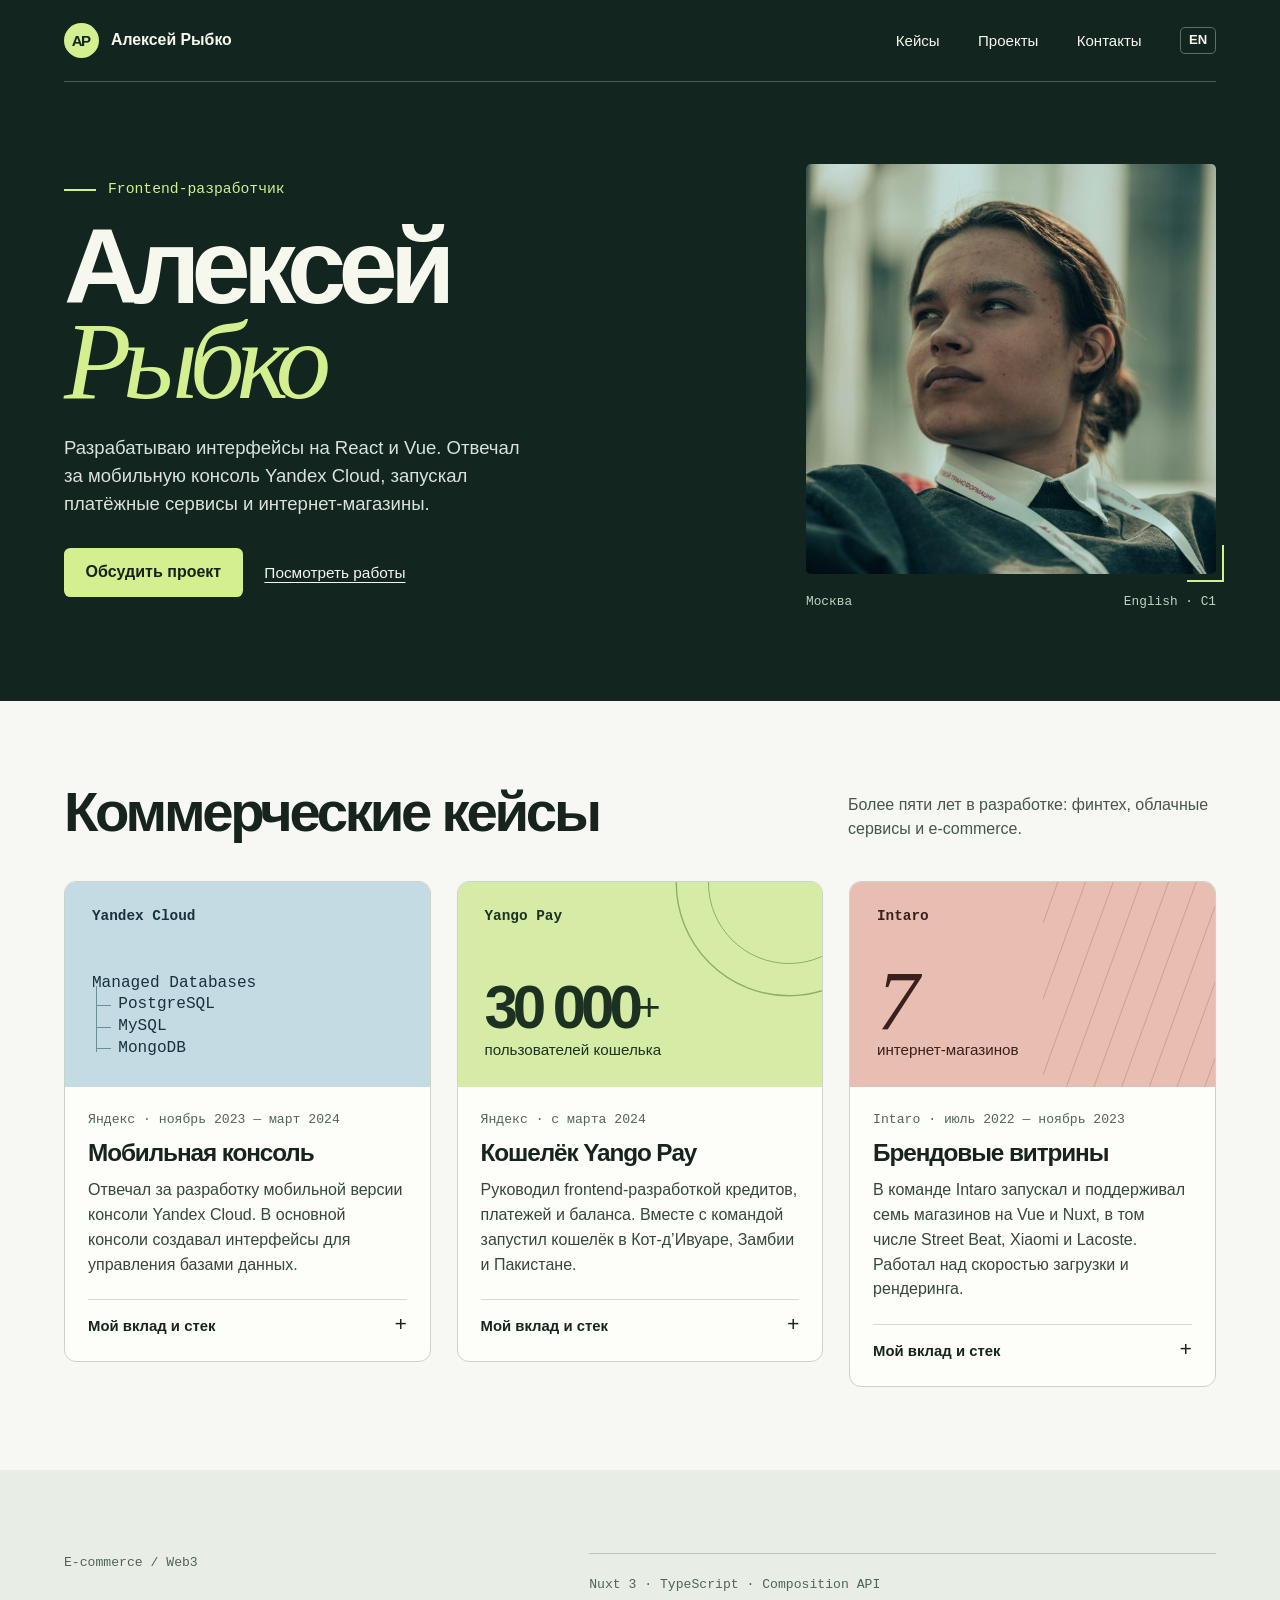
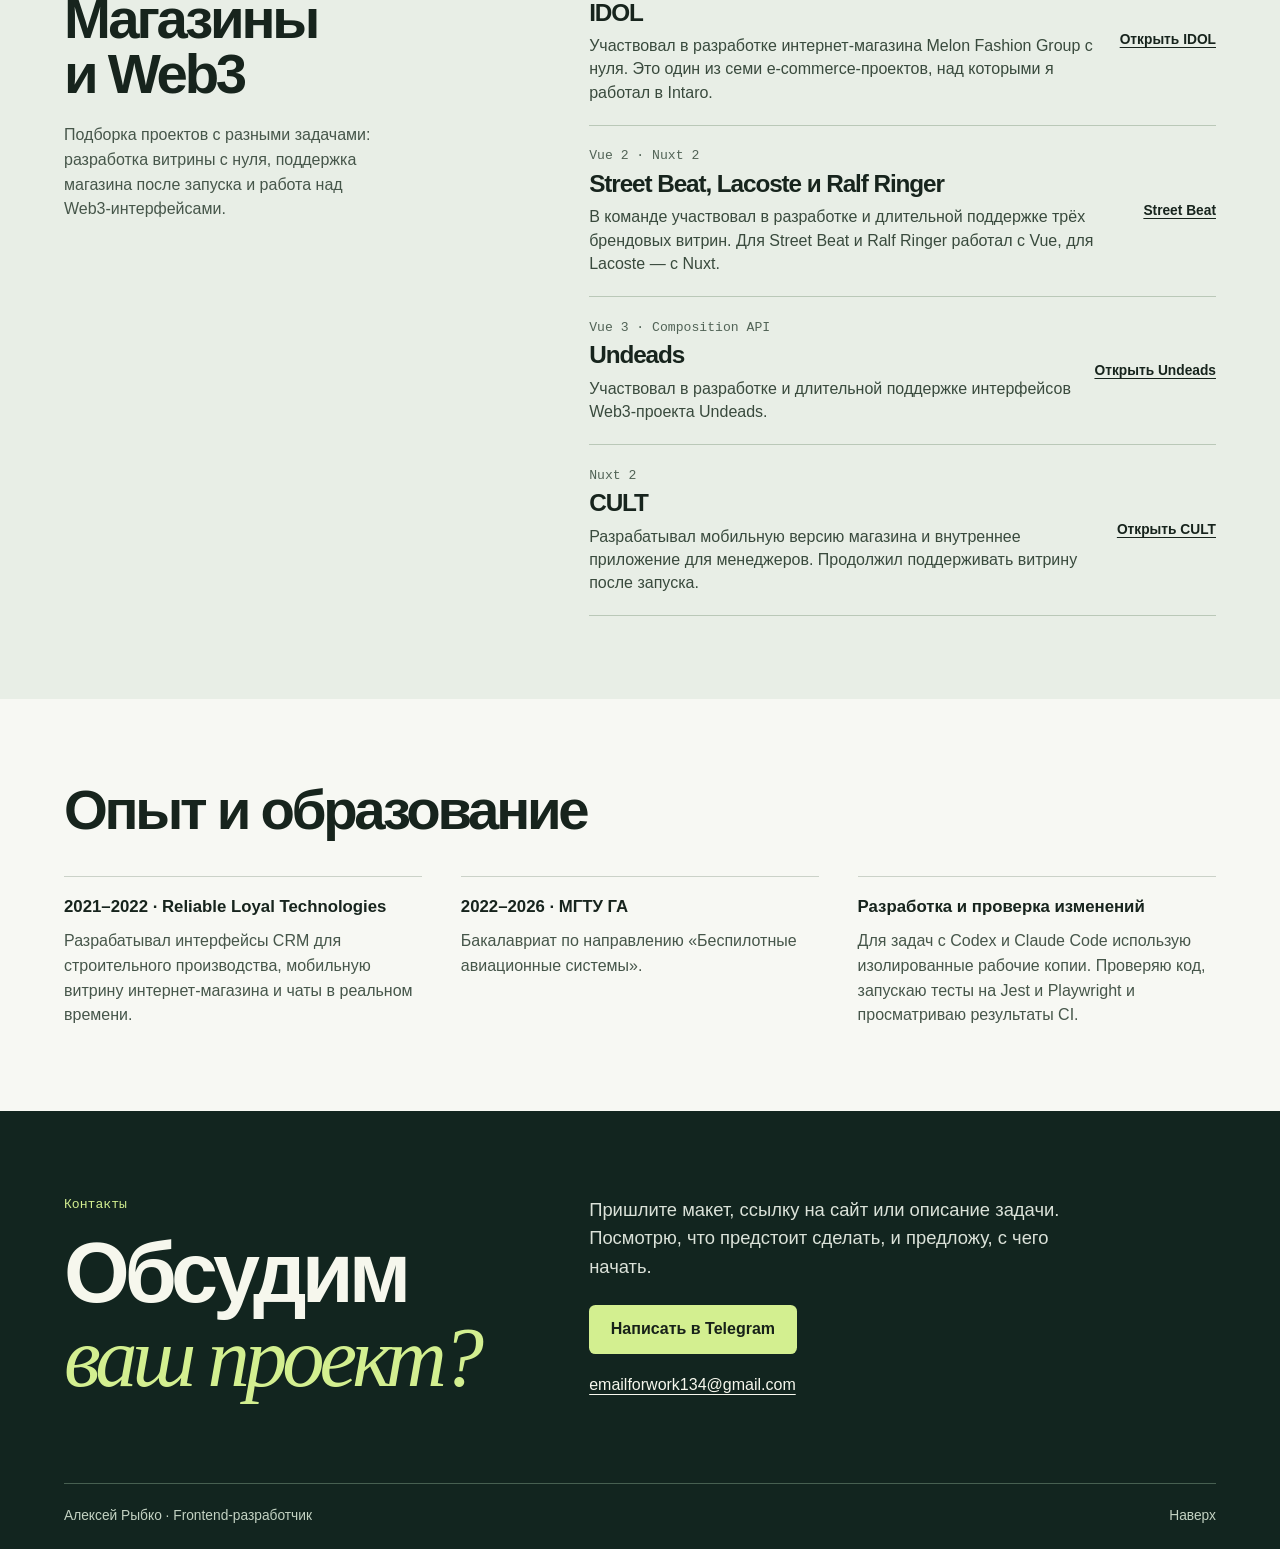
==== index.html @ bf9bf7ad "Publish bilingual frontend portfolio" ====
<!doctype html>
<html lang="ru">
<head>
  <meta charset="utf-8">
  <meta name="viewport" content="width=device-width, initial-scale=1">
  <meta name="theme-color" content="#12251f">
  <meta name="description" content="Алексей Рыбко, frontend-разработчик. Мобильная консоль Yandex Cloud, кошелёк Yango Pay, семь интернет-магазинов Intaro и Web3-интерфейсы.">
  <meta property="og:title" content="Алексей Рыбко — frontend-разработчик">
  <meta property="og:description" content="Мобильная консоль Yandex Cloud, кошелёк Yango Pay, интернет-магазины и Web3-проекты.">
  <meta property="og:type" content="website">
  <meta property="og:image" content="https://leharybkoha.github.io/aleksei-rybko.jpg">
  <link rel="alternate" hreflang="en" href="en.html">
  <link rel="stylesheet" href="style.css">
  <title>Алексей Рыбко — frontend-разработчик</title>
</head>
<body>
<a class="skip" href="#main">К содержанию</a>
<header class="top">
  <div class="wrap top-inner">
    <a class="identity" href="#main" aria-label="Алексей Рыбко, в начало"><span class="monogram" aria-hidden="true">АР</span><span>Алексей Рыбко</span></a>
    <nav aria-label="Навигация"><a href="#work">Кейсы</a><a href="#projects">Проекты</a><a href="#contact">Контакты</a><a class="language" lang="en" hreflang="en" href="en.html">EN</a></nav>
  </div>
</header>
<main id="main">
  <section class="hero" aria-labelledby="name">
    <div class="wrap hero-grid">
      <div class="intro">
        <p class="role"><span class="short-rule" aria-hidden="true"></span>Frontend-разработчик</p>
        <h1 id="name">Алексей<br><em>Рыбко</em></h1>
        <p class="lede">Разрабатываю интерфейсы на React и Vue. Отвечал за мобильную консоль Yandex Cloud, запускал платёжные сервисы и интернет-магазины.</p>
        <div class="hero-actions"><a class="button primary" href="https://t.me/darkkkstranger">Обсудить проект</a><a class="underlink" href="#work">Посмотреть работы</a></div>
      </div>
      <figure class="portrait"><div class="portrait-frame"><img src="aleksei-rybko.jpg" width="640" height="640" alt="Алексей Рыбко" fetchpriority="high"></div><figcaption><span>Москва</span><span>English · C1</span></figcaption></figure>
    </div>
  </section>
  <section class="work-section" id="work" aria-labelledby="work-title">
    <div class="wrap">
      <div class="section-head"><h2 id="work-title">Коммерческие кейсы</h2><p>Более пяти лет в разработке: финтех, облачные сервисы и e-commerce.</p></div>
      <div class="cases">
        <article class="case"><div class="case-art cloud"><span class="art-label">Yandex Cloud</span><div class="db-tree"><span>Managed Databases</span><span>PostgreSQL</span><span>MySQL</span><span>MongoDB</span></div></div>
          <div class="case-copy"><p class="meta">Яндекс · ноябрь 2023 — март 2024</p><h3>Мобильная консоль</h3><p>Отвечал за разработку мобильной версии консоли Yandex Cloud. В основной консоли создавал интерфейсы для управления базами данных.</p>
          <details><summary>Мой вклад и стек</summary><p>Устранял проблемы с отрисовкой интерфейса. Проверял поведение компонентов в Jest и сквозные пользовательские сценарии в Playwright.</p><p class="stack">React · TypeScript · REST API · Playwright</p><a class="text-link" href="https://yandex.cloud/">Сайт Yandex Cloud</a></details></div>
        </article>
        <article class="case"><div class="case-art pay"><span class="art-label">Yango Pay</span><span class="big-stat">30 000<span>+</span></span><span class="stat-caption">пользователей кошелька</span></div>
          <div class="case-copy"><p class="meta">Яндекс · с марта 2024</p><h3>Кошелёк Yango Pay</h3><p>Руководил frontend-разработкой кредитов, платежей и баланса. Вместе с командой запустил кошелёк в Кот-д’Ивуаре, Замбии и Пакистане.</p>
          <details><summary>Мой вклад и стек</summary><p>Согласовывал сценарии с продуктом, backend и QA. Переработал более 1 500 модульных тестов и вдвое сократил время их прогона.</p><p class="stack">React · TypeScript · Next.js · GraphQL · Jest</p></details></div>
        </article>
        <article class="case"><div class="case-art commerce"><span class="art-label">Intaro</span><span class="store-count">7</span><span class="stat-caption">интернет-магазинов</span></div>
          <div class="case-copy"><p class="meta">Intaro · июль 2022 — ноябрь 2023</p><h3>Брендовые витрины</h3><p>В команде Intaro запускал и поддерживал семь магазинов на Vue и Nuxt, в том числе Street Beat, Xiaomi и Lacoste. Работал над скоростью загрузки и рендеринга.</p>
          <details><summary>Мой вклад и стек</summary><p>Настраивал отложенную загрузку компонентов и делил JavaScript на части. Отслеживал время появления основного контента и смещения элементов страницы.</p><p class="stack">Vue 2/3 · Nuxt · TypeScript · Pinia · SSR</p><a class="text-link" href="https://street-beat.ru/">Витрина Street Beat</a></details></div>
        </article>
      </div>
    </div>
  </section>
  <section class="projects-section" id="projects" aria-labelledby="projects-title">
    <div class="wrap projects-grid">
      <div class="projects-intro"><p class="eyebrow">E-commerce / Web3</p><h2 id="projects-title">Магазины<br> и Web3</h2><p>Подборка проектов с разными задачами: разработка витрины с нуля, поддержка магазина после запуска и работа над Web3-интерфейсами.</p></div>
      <div class="project-list">
        <article><div><p class="meta">Nuxt 3 · TypeScript · Composition API</p><h3>IDOL</h3><p>Участвовал в разработке интернет-магазина Melon Fashion Group с нуля. Это один из семи e-commerce-проектов, над которыми я работал в Intaro.</p></div><a href="https://idol.ru/">Открыть IDOL</a></article>
        <article><div><p class="meta">Vue 2 · Nuxt 2</p><h3>Street Beat, Lacoste и Ralf Ringer</h3><p>В команде участвовал в разработке и длительной поддержке трёх брендовых витрин. Для Street Beat и Ralf Ringer работал с Vue, для Lacoste — с Nuxt.</p></div><a href="https://street-beat.ru/">Street Beat</a></article>
        <article><div><p class="meta">Vue 3 · Composition API</p><h3>Undeads</h3><p>Участвовал в разработке и длительной поддержке интерфейсов Web3-проекта Undeads.</p></div><a href="https://undeads.com/">Открыть Undeads</a></article>
        <article><div><p class="meta">Nuxt 2</p><h3>CULT</h3><p>Разрабатывал мобильную версию магазина и внутреннее приложение для менеджеров. Продолжил поддерживать витрину после запуска.</p></div><a href="https://cult-brand.ru/">Открыть CULT</a></article>
      </div>
    </div>
  </section>
  <section class="background-section" aria-labelledby="background-title">
    <div class="wrap">
      <h2 id="background-title">Опыт и образование</h2>
      <dl class="background-grid">
        <div><dt>2021–2022 · Reliable Loyal Technologies</dt><dd>Разрабатывал интерфейсы CRM для строительного производства, мобильную витрину интернет-магазина и чаты в реальном времени.</dd></div>
        <div><dt>2022–2026 · МГТУ ГА</dt><dd>Бакалавриат по направлению «Беспилотные авиационные системы».</dd></div>
        <div><dt>Разработка и проверка изменений</dt><dd>Для задач с Codex и Claude Code использую изолированные рабочие копии. Проверяю код, запускаю тесты на Jest и Playwright и просматриваю результаты CI.</dd></div>
      </dl>
    </div>
  </section>
  <section class="contact-section" id="contact" aria-labelledby="contact-title">
    <div class="wrap contact-grid"><div><p class="eyebrow">Контакты</p><h2 id="contact-title">Обсудим<br><em>ваш проект?</em></h2></div>
      <div class="contact-copy"><p>Пришлите макет, ссылку на сайт или описание задачи. Посмотрю, что предстоит сделать, и предложу, с чего начать.</p><a class="button primary" href="https://t.me/darkkkstranger">Написать в Telegram</a><a class="contact-email" href="mailto:emailforwork134@gmail.com">emailforwork134@gmail.com</a></div></div>
  </section>
</main>
<footer><div class="wrap footer-inner"><span>Алексей Рыбко · Frontend-разработчик</span><a href="#main">Наверх</a></div></footer>
</body>
</html>
---- style.css ----
:root {
  color-scheme: light;
  --forest: #12251f;
  --paper: #f7f8f3;
  --ink: #17241d;
  --muted: #46564a;
  --lime: #d3ef90;
  --border: #cbd2c8;
  --gutter: clamp(20px, 5vw, 72px);
  font-family: -apple-system, BlinkMacSystemFont, "Segoe UI", Arial, sans-serif;
  color: var(--ink);
  background: var(--paper);
}
* { box-sizing: border-box; }
html { scroll-behavior: smooth; scroll-padding-top: 20px; }
body { margin: 0; font-size: 1rem; line-height: 1.55; }
body, p, h1, h2, h3, figure { margin: 0; }
a { color: inherit; text-decoration-thickness: 1px; text-underline-offset: .24em; }
a:focus-visible, summary:focus-visible { outline: 3px solid #4980df; outline-offset: 4px; }
.wrap { width: min(100% - var(--gutter) * 2, 1184px); margin-inline: auto; }
.skip { position: absolute; z-index: 4; left: 1rem; top: -5rem; background: white; padding: 10px 20px; }
.skip:focus { top: 1rem; }
.top, .hero, .contact-section, footer { background: var(--forest); color: #f6f7ed; }
.top-inner, .top nav, .identity, .hero-actions, .footer-inner { display: flex; align-items: center; }
.top-inner { justify-content: space-between; min-height: 82px; border-bottom: 1px solid #476051; }
.top a, footer a { text-decoration: none; }
.identity { font-size: .99rem; font-weight: 640; gap: .75rem; }
.monogram { color: var(--forest); background: var(--lime); width: 35px; height: 35px; border-radius: 50%; display: grid; place-items: center; font-size: .94rem; font-weight: 800; letter-spacing: -.1em; padding-right: .11em; }
.top nav { gap: clamp(16px, 3vw, 40px); font-size: .94rem; }
.top nav a:not(.language):hover, footer a:hover { color: var(--lime); text-decoration: underline; }
.language { font-size: .82rem; font-weight: 650; border: 1px solid #607268; border-radius: .3rem; padding: .2em .6em; }
.language:hover { background: var(--lime); color: var(--forest); }
.hero-grid { display: grid; grid-template-columns: minmax(0, 1.17fr) minmax(0, .83fr); align-items: center; gap: clamp(38px, 6vw, 92px); padding-block: clamp(50px, 6.4vw, 96px) clamp(53px, 7vw, 104px); }
.role, .eyebrow, .art-label, .meta, figcaption, .stack { font-family: ui-monospace, SFMono-Regular, Consolas, monospace; }
.role { display: flex; align-items: center; gap: .75rem; color: var(--lime); font-size: .92rem; }
.short-rule { width: 2rem; height: 2px; background: var(--lime); }
h1, h2, h3 { font-weight: 650; }
h1 { margin-block: 1.25rem 1.55rem; font-size: clamp(3.9rem, 8.3vw, 7.7rem); line-height: .87; letter-spacing: -.072em; }
h1 em, .contact-section h2 em { font-family: Georgia, "Times New Roman", serif; font-weight: 400; color: var(--lime); }
h1 em { font-size: 1.04em; letter-spacing: -.076em; }
.lede { color: #dbe2d9; max-width: 29rem; font-size: clamp(1.09rem, 1.45vw, 1.28rem); line-height: 1.5; }
.hero-actions { flex-wrap: wrap; gap: 1.35rem; margin-top: 1.9rem; }
.button { display: inline-flex; align-items: center; justify-content: center; min-height: 48px; padding: .75rem 1.35rem; font-weight: 650; border-radius: .4rem; text-decoration: none; }
.primary { background: var(--lime); color: #172119; }
.primary:hover, .primary:focus-visible { background: #e4ffa5; }
.underlink { font-size: .96rem; }
.portrait { width: 100%; max-width: 410px; justify-self: end; }
.portrait-frame { position: relative; }
.portrait-frame::after { content: ""; position: absolute; border-right: 2px solid var(--lime); border-bottom: 2px solid var(--lime); width: 2.15rem; height: 2.15rem; bottom: -.48rem; right: -.48rem; }
.portrait img { display: block; width: 100%; height: auto; aspect-ratio: 1; object-fit: cover; border-radius: .3rem; }
figcaption { display: flex; justify-content: space-between; color: #c3d2c2; margin-top: 1.1rem; font-size: .8rem; }
.work-section, .projects-section, .contact-section, .background-section { padding-block: clamp(50px, 6.5vw, 94px); }
.background-grid { display: grid; grid-template-columns: repeat(3,minmax(0,1fr)); gap: clamp(18px,3vw,42px); margin: clamp(22px,3vw,42px) 0 0; }
.background-grid > div { padding-top: 1.05rem; border-top: 1px solid var(--border); }
.background-grid dt { font-weight: 650; font-size: 1.05rem; }
.background-grid dd { color: var(--muted); margin: .55rem 0 0; }
.section-head { display: flex; align-items: end; justify-content: space-between; gap: 2rem; margin-bottom: clamp(24px, 3.2vw, 44px); }
h2 { letter-spacing: -.058em; font-size: clamp(2.2rem, 4.4vw, 4rem); line-height: .99; text-wrap: balance; }
.section-head p { max-width: 23rem; color: var(--muted); line-height: 1.45; }
.cases { display: grid; grid-template-columns: repeat(3,minmax(0,1fr)); gap: clamp(14px, 2vw, 26px); align-items: start; }
.case { border: 1px solid var(--border); border-radius: 12px; overflow: hidden; background: #fdfefa; }
.case-art { padding: clamp(18px, 2.1vw, 29px); min-height: clamp(165px, 16vw, 210px); display: flex; flex-direction: column; justify-content: space-between; position: relative; isolation: isolate; overflow: hidden; }
.art-label { font-weight: 600; font-size: .9rem; line-height: 1; }
.pay { background: #d6eca6; color: #1d3122; }
.pay::before, .pay::after { content: ""; position: absolute; z-index: -1; width: 10rem; height: 10rem; border: 1px solid #91ad63; border-radius: 100%; top: -5rem; right: -3rem; }
.pay::after { transform: scale(1.4); }
.big-stat { font-size: clamp(2.55rem,4.7vw,4.8rem); font-weight: 600; line-height: 1; letter-spacing: -.085em; margin-top: auto; }
.big-stat span { font-weight: 400; font-size: .65em; vertical-align: .2em; }
.stat-caption { font-size: .95rem; line-height: 1.22; margin-top: .2rem; }
.cloud { background: #c4dbe3; color: #16323d; }
.db-tree { font-family: ui-monospace, SFMono-Regular, Consolas, monospace; font-size: clamp(.82rem, 1.26vw,1.08rem); line-height: 1.35; margin-top: .8rem; }
.db-tree span { display: block; }
.db-tree span:not(:first-child) { padding-left: 1.65rem; position: relative; }
.db-tree span:not(:first-child)::before { content: ""; position: absolute; height: 100%; left: .28rem; top: -.5em; border-left: 1px solid #6c8e96; }
.db-tree span:not(:first-child)::after { content: ""; position: absolute; top: .65em; left: .28rem; width: .9rem; border-top: 1px solid #6c8e96; }
.commerce { color: #3a201c; background: #e9beb2; }
.commerce::after { content: ""; position: absolute; inset: 0 0 0 53%; z-index: -1; background: repeating-linear-gradient(110deg, transparent 0 13px, #d29d90 14px, transparent 15px 26px); }
.store-count { font: italic clamp(3.65rem,6.6vw,6.2rem)/.76 Georgia,serif; margin-top: auto; margin-bottom: .23rem; }
.case-copy { padding: clamp(17px, 1.8vw, 25px); }
.meta, .eyebrow { color: #516356; font-size: .82rem; line-height: 1.45; }
h3 { font-size: clamp(1.35rem,1.9vw,1.7rem); line-height: 1.12; letter-spacing: -.045em; }
.case h3 { margin: .64rem 0 .75rem; }
.case-copy p:not(.meta):not(.stack) { color: #35463a; }
details { border-top: 1px solid #d5dbd2; margin-top: 1.35rem; padding-top: .95rem; }
summary { cursor: pointer; font-size: .93rem; font-weight: 620; list-style: none; display: flex; justify-content: space-between; align-items: center; gap: .55rem; }
summary::-webkit-details-marker { display:none; }
summary::after { content: "+"; font: 1.3rem/1 ui-monospace, monospace; }
details[open] summary::after { content: "−"; }
details[open] summary { margin-bottom: .75rem; }
.stack { color: var(--muted); font-size: .84rem; margin-top: .8rem; }
.text-link { font-weight: 600; }
details .text-link { display: inline-block; font-size: .94rem; margin-top: .7rem; }
.projects-section { background: #e8eee6; }
.projects-grid, .contact-grid { display: grid; grid-template-columns: minmax(0,.82fr) minmax(0,1.18fr); gap: clamp(32px, 7vw,100px); }
.projects-intro .eyebrow, .contact-section .eyebrow { margin-bottom: 1.15rem; }
.projects-intro > p:not(.eyebrow) { max-width: 20rem; margin: 1.3rem 0; color: var(--muted); }
.project-list article { display: grid; grid-template-columns: minmax(0,1fr) max-content; gap: .75rem 1rem; align-items: center; border-top: 1px solid #bac8b8; padding: 1.3rem 0; }
.project-list article:last-child { border-bottom: 1px solid #bac8b8; }
.project-list h3 { margin: .3rem 0 .5rem; }
.project-list p:not(.meta) { line-height: 1.45; color: #394a3d; }
.project-list a { font-size: .86rem; font-weight: 600; }
.contact-grid { align-items: center; }
.contact-section .eyebrow { color: var(--lime); }
.contact-section h2 { font-size: clamp(3.1rem, 6.6vw, 6rem); }
.contact-copy { max-width: 31rem; }
.contact-copy > p { font-size: 1.15rem; color: #dbe2d9; margin-bottom: 1.5rem; }
.contact-email { display: block; width: fit-content; margin-top: 1.2rem; overflow-wrap: anywhere; }
.footer-inner { border-top: 1px solid #476051; min-height: 66px; justify-content: space-between; gap: 1rem; font-size: .86rem; color: #c3d2c2; }
@media(max-width: 900px) {
  .hero-grid { grid-template-columns: minmax(0,1.1fr) minmax(0,.9fr); gap: 32px; }
  .cases { gap: 12px; }
  .case-copy { padding: 16px; }
  .projects-grid, .contact-grid { gap: 32px; }
  .project-list article { grid-template-columns: 1fr; }
  .project-list a { justify-self: start; }
}
@media(max-width: 690px) {
  .top-inner { min-height: 65px; }
  .top nav { gap: 14px; font-size: .87rem; }
  .identity > span:last-child { display: none; }
  .hero-grid { grid-template-columns: 1fr; gap: 34px; padding-block: 40px; }
  h1 { font-size: clamp(4.5rem,15vw,6.1rem); }
  .hero-actions { margin-top: 1.4rem; }
  .portrait { max-width: min(100%, 410px); justify-self: start; }
  .portrait img { aspect-ratio: 1.5; object-position: 50% 40%; }
  .portrait-frame::after { right: -.32rem; bottom: -.32rem; }
  .section-head { display: block; }
  .section-head p { margin-top: .9rem; }
  .cases, .projects-grid, .contact-grid, .background-grid { grid-template-columns: 1fr; }
  .cases { gap: 21px; }
  .case-art { min-height: 155px; }
  .case-copy { padding: 20px; }
  .big-stat { font-size: 3.55rem; }
  .store-count { font-size: 4.25rem; }
  .projects-intro > p:not(.eyebrow) { max-width: 28rem; }
  .projects-intro h2 br { display: none; }
  .projects-intro h2 br::after { content: " "; }
}
@media(prefers-reduced-motion: reduce) { html { scroll-behavior: auto; } }
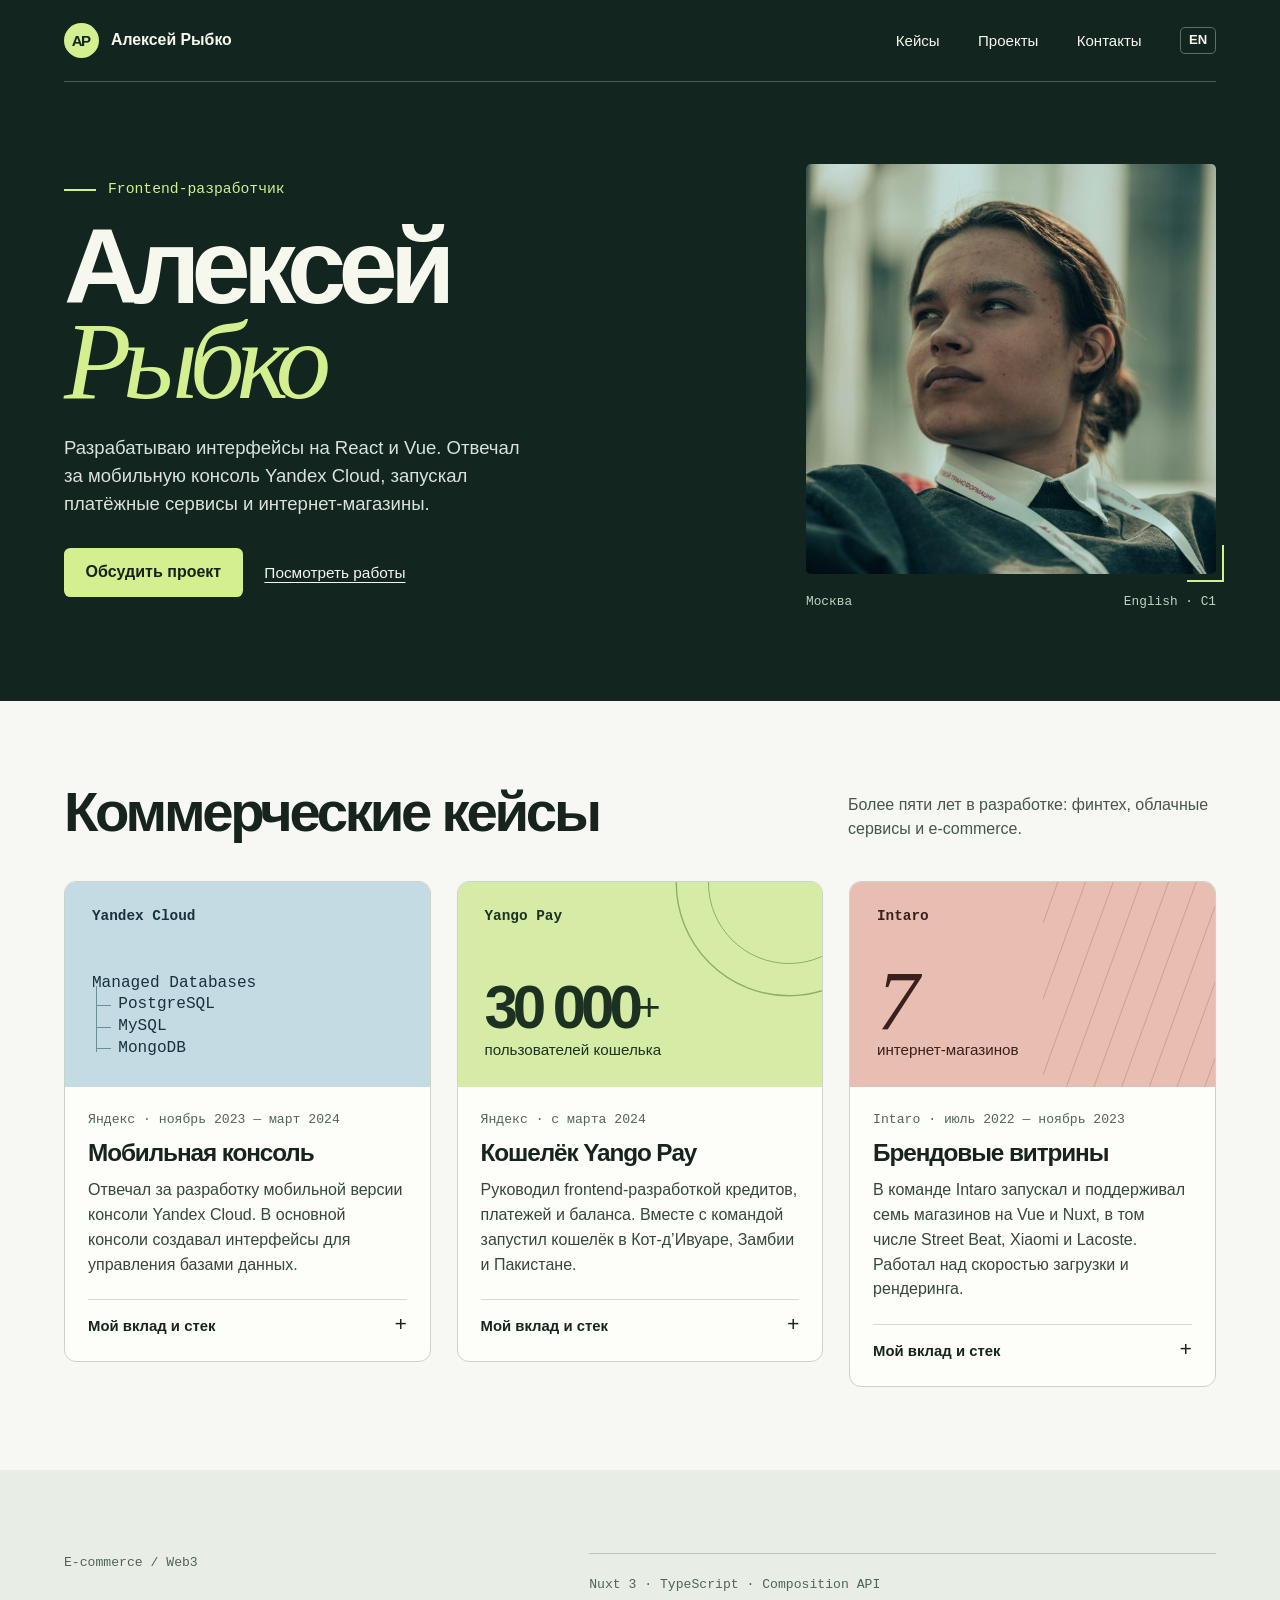
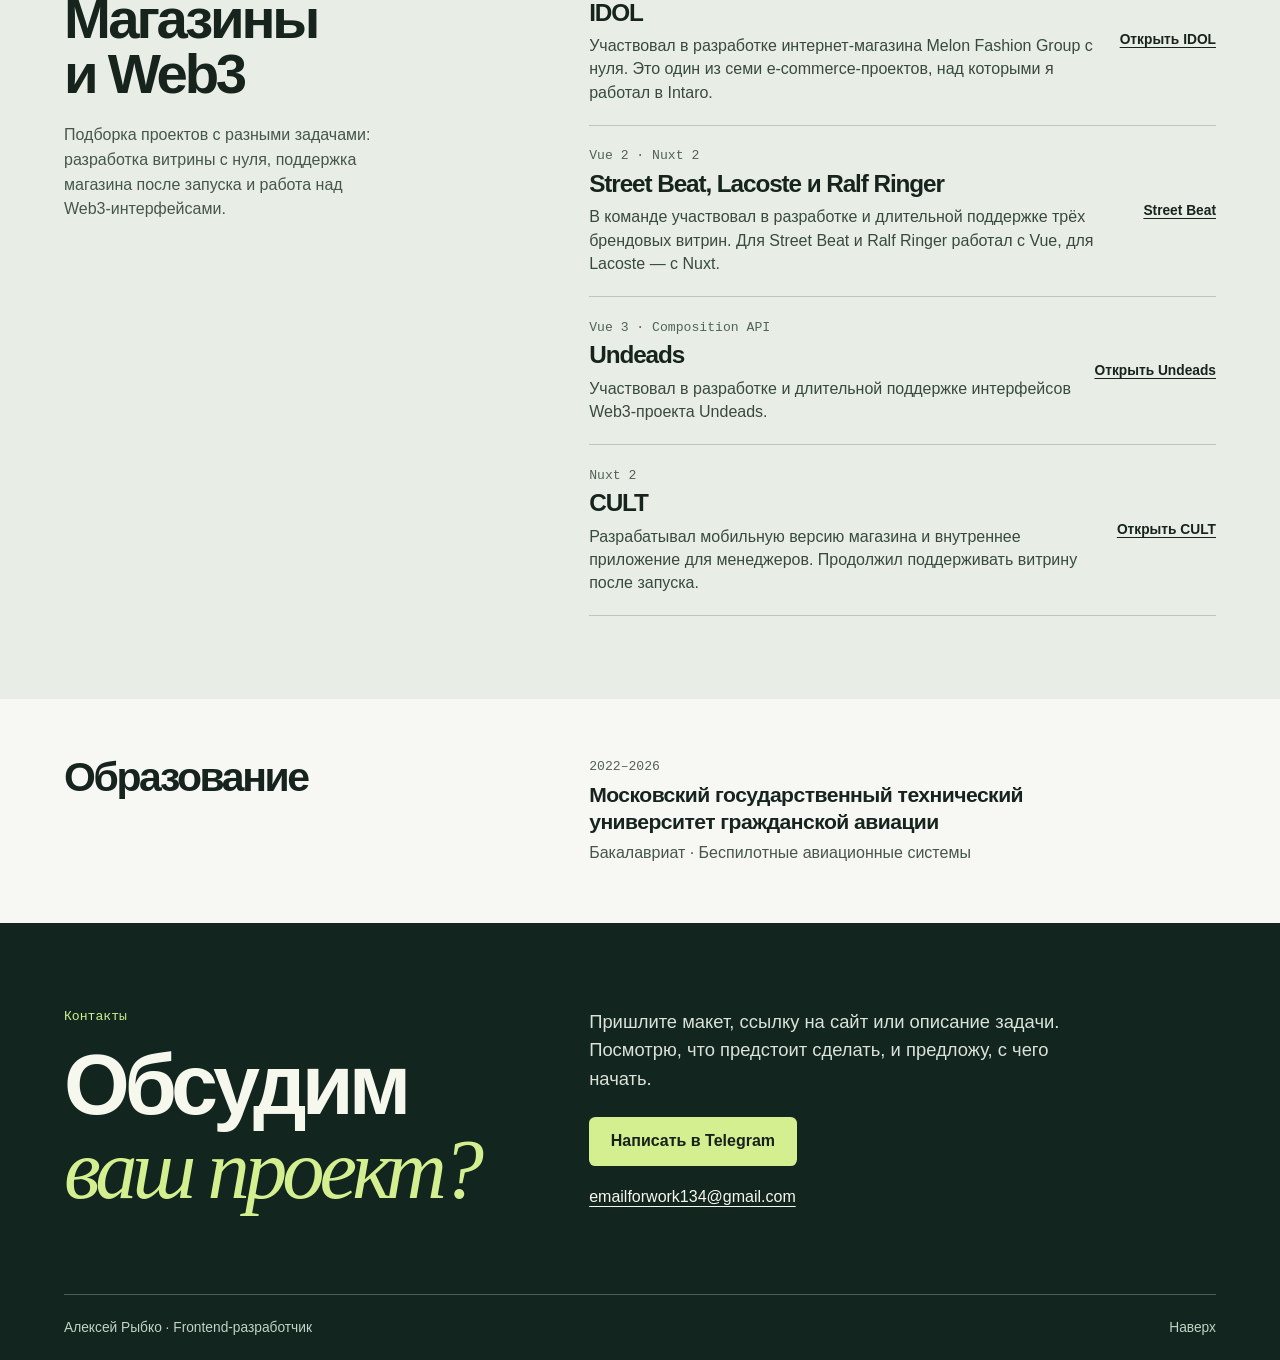
==== commit b039bab3: "Give education its own section in both languages" ====
--- a/index.html
+++ b/index.html
@@ -63,14 +63,14 @@
       </div>
     </div>
   </section>
-  <section class="background-section" aria-labelledby="background-title">
-    <div class="wrap">
-      <h2 id="background-title">Опыт и образование</h2>
-      <dl class="background-grid">
-        <div><dt>2021–2022 · Reliable Loyal Technologies</dt><dd>Разрабатывал интерфейсы CRM для строительного производства, мобильную витрину интернет-магазина и чаты в реальном времени.</dd></div>
-        <div><dt>2022–2026 · МГТУ ГА</dt><dd>Бакалавриат по направлению «Беспилотные авиационные системы».</dd></div>
-        <div><dt>Разработка и проверка изменений</dt><dd>Для задач с Codex и Claude Code использую изолированные рабочие копии. Проверяю код, запускаю тесты на Jest и Playwright и просматриваю результаты CI.</dd></div>
-      </dl>
+  <section id="education" class="education" aria-labelledby="education-title">
+    <div class="wrap education-inner">
+      <h2 id="education-title">Образование</h2>
+      <div class="degree">
+        <p class="meta">2022–2026</p>
+        <h3>Московский государственный технический университет гражданской авиации</h3>
+        <p>Бакалавриат · Беспилотные авиационные системы</p>
+      </div>
     </div>
   </section>
   <section class="contact-section" id="contact" aria-labelledby="contact-title">
--- a/style.css
+++ b/style.css
@@ -49,11 +49,12 @@
 .portrait-frame::after { content: ""; position: absolute; border-right: 2px solid var(--lime); border-bottom: 2px solid var(--lime); width: 2.15rem; height: 2.15rem; bottom: -.48rem; right: -.48rem; }
 .portrait img { display: block; width: 100%; height: auto; aspect-ratio: 1; object-fit: cover; border-radius: .3rem; }
 figcaption { display: flex; justify-content: space-between; color: #c3d2c2; margin-top: 1.1rem; font-size: .8rem; }
-.work-section, .projects-section, .contact-section, .background-section { padding-block: clamp(50px, 6.5vw, 94px); }
-.background-grid { display: grid; grid-template-columns: repeat(3,minmax(0,1fr)); gap: clamp(18px,3vw,42px); margin: clamp(22px,3vw,42px) 0 0; }
-.background-grid > div { padding-top: 1.05rem; border-top: 1px solid var(--border); }
-.background-grid dt { font-weight: 650; font-size: 1.05rem; }
-.background-grid dd { color: var(--muted); margin: .55rem 0 0; }
+.work-section, .projects-section, .contact-section { padding-block: clamp(50px, 6.5vw, 94px); }
+.education { padding-block: clamp(32px, 4.5vw, 64px); }
+.education-inner { display: grid; grid-template-columns: minmax(0,.82fr) minmax(0,1.18fr); align-items: start; gap: clamp(24px, 7vw, 100px); }
+.education h2 { font-size: clamp(1.9rem, 3.2vw, 2.85rem); }
+.degree h3 { max-width: 35rem; margin-block: .35rem; font-size: clamp(1.1rem, 1.65vw, 1.45rem); line-height: 1.28; letter-spacing: -.025em; }
+.degree > p:last-child { color: var(--muted); }
 .section-head { display: flex; align-items: end; justify-content: space-between; gap: 2rem; margin-bottom: clamp(24px, 3.2vw, 44px); }
 h2 { letter-spacing: -.058em; font-size: clamp(2.2rem, 4.4vw, 4rem); line-height: .99; text-wrap: balance; }
 .section-head p { max-width: 23rem; color: var(--muted); line-height: 1.45; }
@@ -126,7 +127,7 @@
   .portrait-frame::after { right: -.32rem; bottom: -.32rem; }
   .section-head { display: block; }
   .section-head p { margin-top: .9rem; }
-  .cases, .projects-grid, .contact-grid, .background-grid { grid-template-columns: 1fr; }
+  .cases, .projects-grid, .contact-grid, .education-inner { grid-template-columns: 1fr; }
   .cases { gap: 21px; }
   .case-art { min-height: 155px; }
   .case-copy { padding: 20px; }
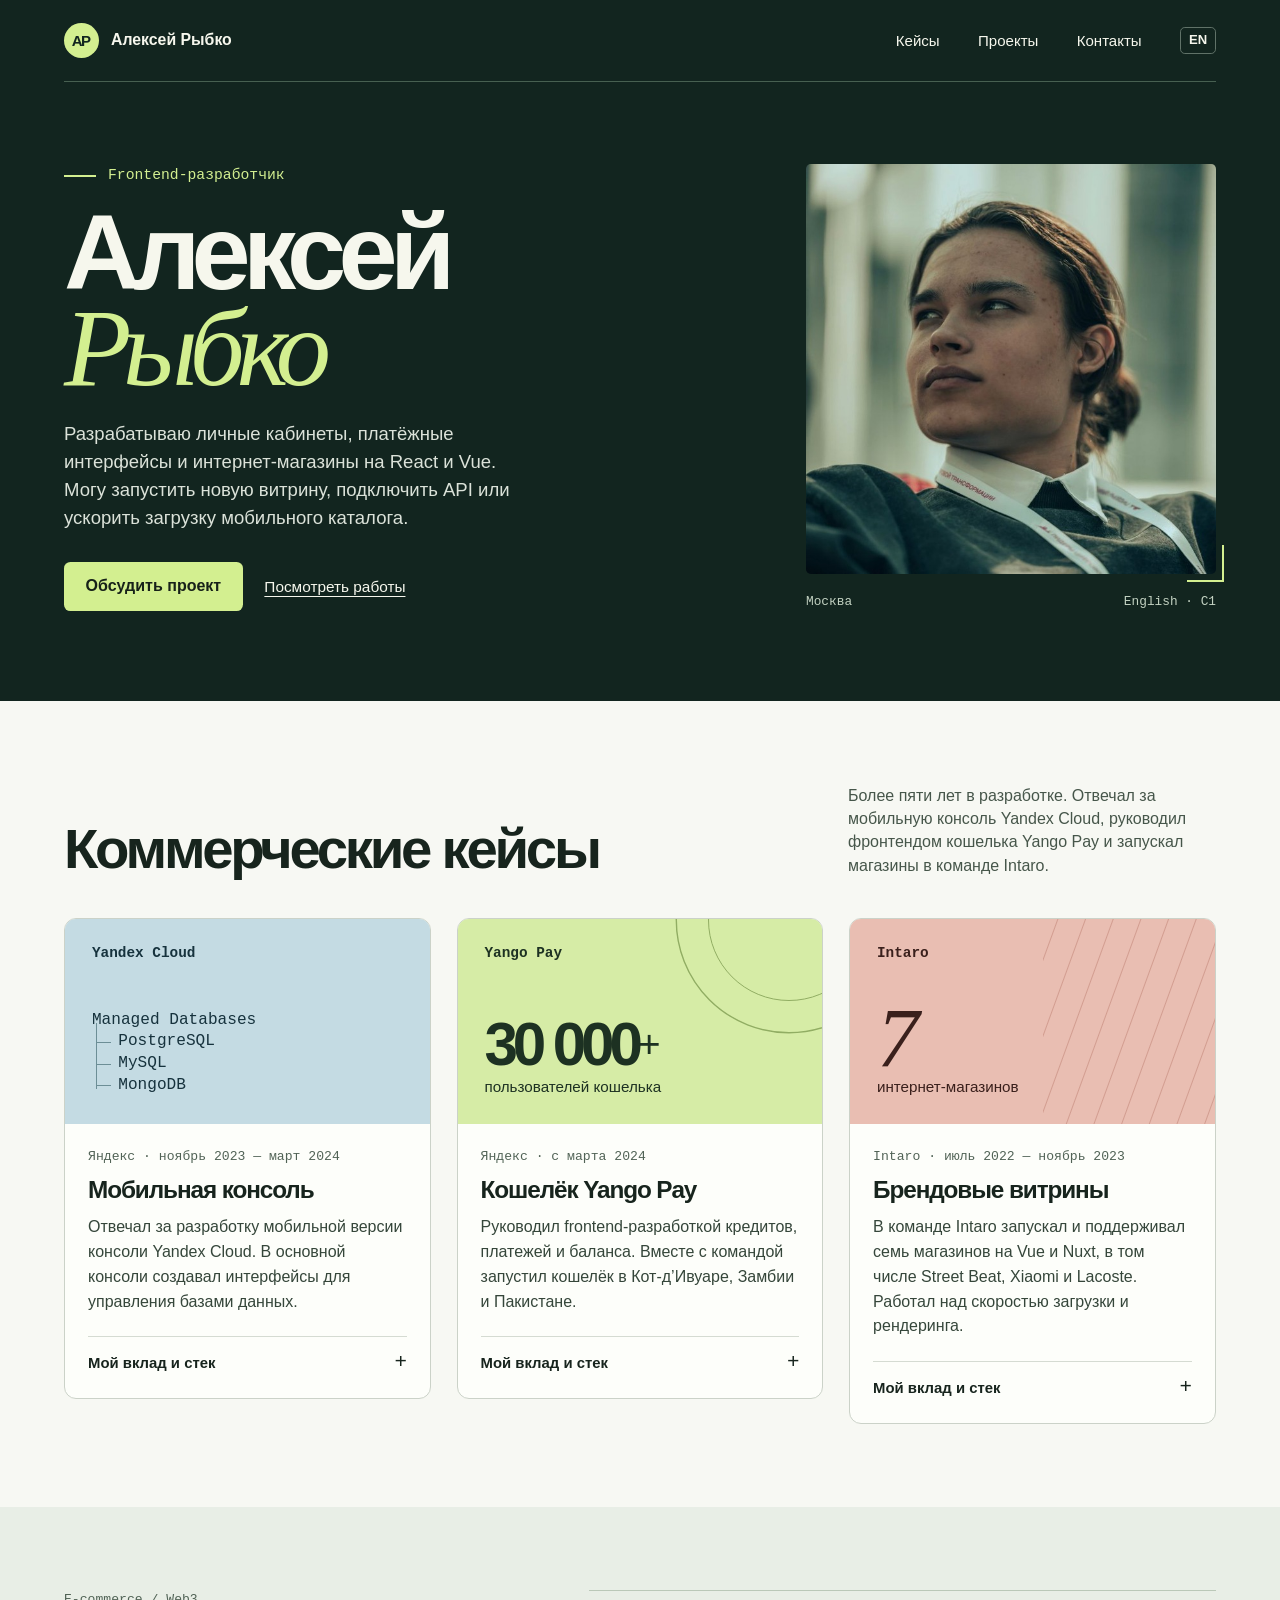
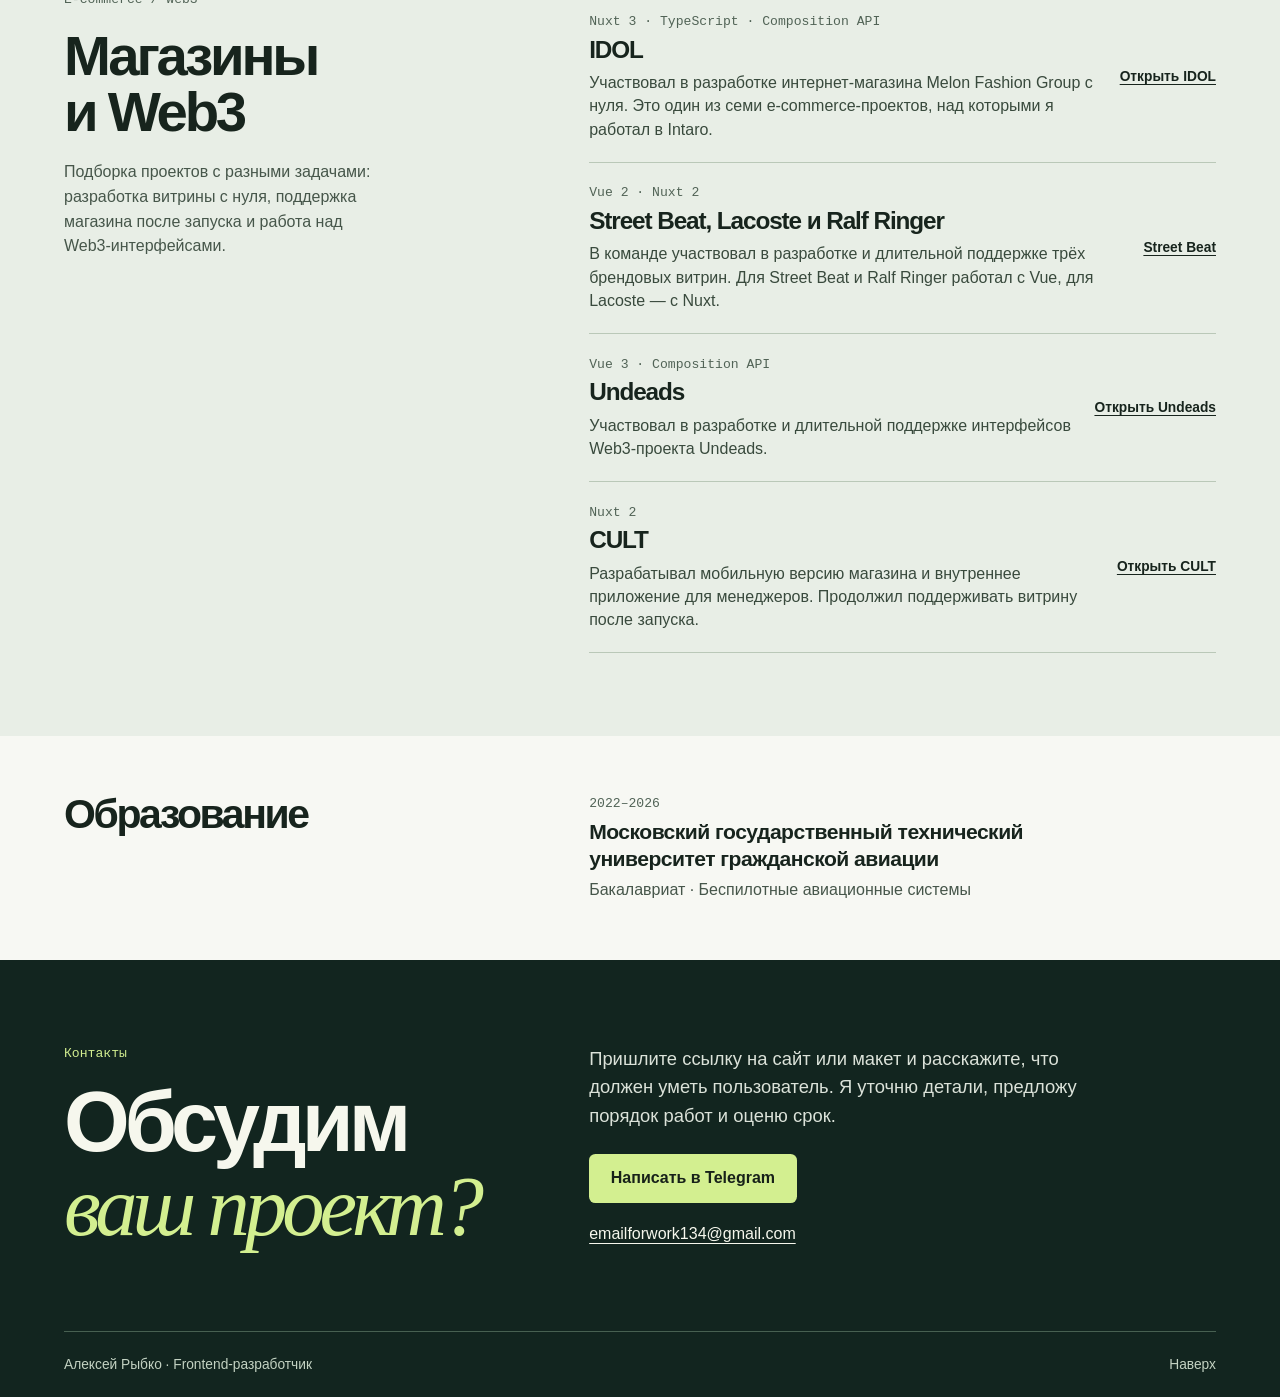
==== commit 595489cf: "Clarify services and project enquiries in both languages" ====
--- a/index.html
+++ b/index.html
@@ -27,7 +27,7 @@
       <div class="intro">
         <p class="role"><span class="short-rule" aria-hidden="true"></span>Frontend-разработчик</p>
         <h1 id="name">Алексей<br><em>Рыбко</em></h1>
-        <p class="lede">Разрабатываю интерфейсы на React и Vue. Отвечал за мобильную консоль Yandex Cloud, запускал платёжные сервисы и интернет-магазины.</p>
+        <p class="lede">Разрабатываю личные кабинеты, платёжные интерфейсы и интернет-магазины на React и Vue. Могу запустить новую витрину, подключить API или ускорить загрузку мобильного каталога.</p>
         <div class="hero-actions"><a class="button primary" href="https://t.me/darkkkstranger">Обсудить проект</a><a class="underlink" href="#work">Посмотреть работы</a></div>
       </div>
       <figure class="portrait"><div class="portrait-frame"><img src="aleksei-rybko.jpg" width="640" height="640" alt="Алексей Рыбко" fetchpriority="high"></div><figcaption><span>Москва</span><span>English · C1</span></figcaption></figure>
@@ -35,7 +35,7 @@
   </section>
   <section class="work-section" id="work" aria-labelledby="work-title">
     <div class="wrap">
-      <div class="section-head"><h2 id="work-title">Коммерческие кейсы</h2><p>Более пяти лет в разработке: финтех, облачные сервисы и e-commerce.</p></div>
+      <div class="section-head"><h2 id="work-title">Коммерческие кейсы</h2><p>Более пяти лет в разработке. Отвечал за мобильную консоль Yandex Cloud, руководил фронтендом кошелька Yango Pay и запускал магазины в команде Intaro.</p></div>
       <div class="cases">
         <article class="case"><div class="case-art cloud"><span class="art-label">Yandex Cloud</span><div class="db-tree"><span>Managed Databases</span><span>PostgreSQL</span><span>MySQL</span><span>MongoDB</span></div></div>
           <div class="case-copy"><p class="meta">Яндекс · ноябрь 2023 — март 2024</p><h3>Мобильная консоль</h3><p>Отвечал за разработку мобильной версии консоли Yandex Cloud. В основной консоли создавал интерфейсы для управления базами данных.</p>
@@ -75,7 +75,7 @@
   </section>
   <section class="contact-section" id="contact" aria-labelledby="contact-title">
     <div class="wrap contact-grid"><div><p class="eyebrow">Контакты</p><h2 id="contact-title">Обсудим<br><em>ваш проект?</em></h2></div>
-      <div class="contact-copy"><p>Пришлите макет, ссылку на сайт или описание задачи. Посмотрю, что предстоит сделать, и предложу, с чего начать.</p><a class="button primary" href="https://t.me/darkkkstranger">Написать в Telegram</a><a class="contact-email" href="mailto:emailforwork134@gmail.com">emailforwork134@gmail.com</a></div></div>
+      <div class="contact-copy"><p>Пришлите ссылку на сайт или макет и расскажите, что должен уметь пользователь. Я уточню детали, предложу порядок работ и оценю срок.</p><a class="button primary" href="https://t.me/darkkkstranger">Написать в Telegram</a><a class="contact-email" href="mailto:emailforwork134@gmail.com">emailforwork134@gmail.com</a></div></div>
   </section>
 </main>
 <footer><div class="wrap footer-inner"><span>Алексей Рыбко · Frontend-разработчик</span><a href="#main">Наверх</a></div></footer>
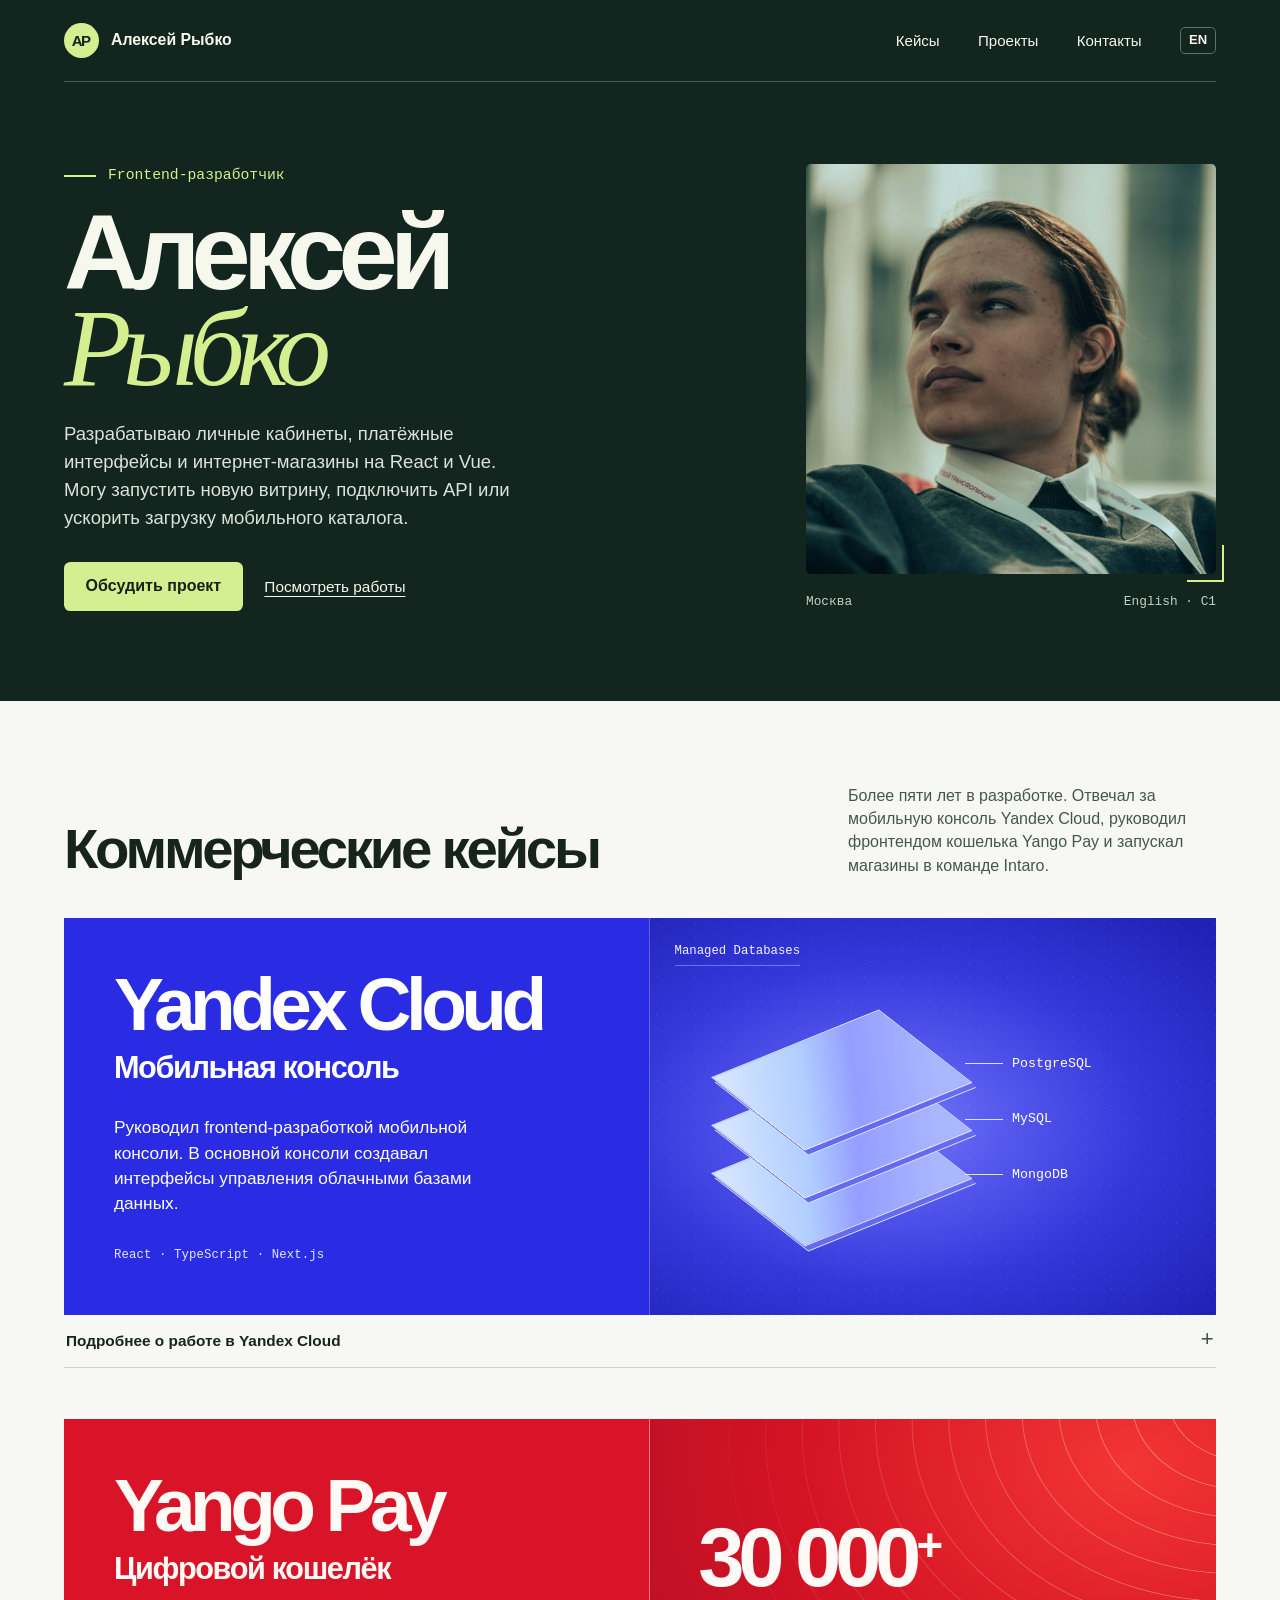
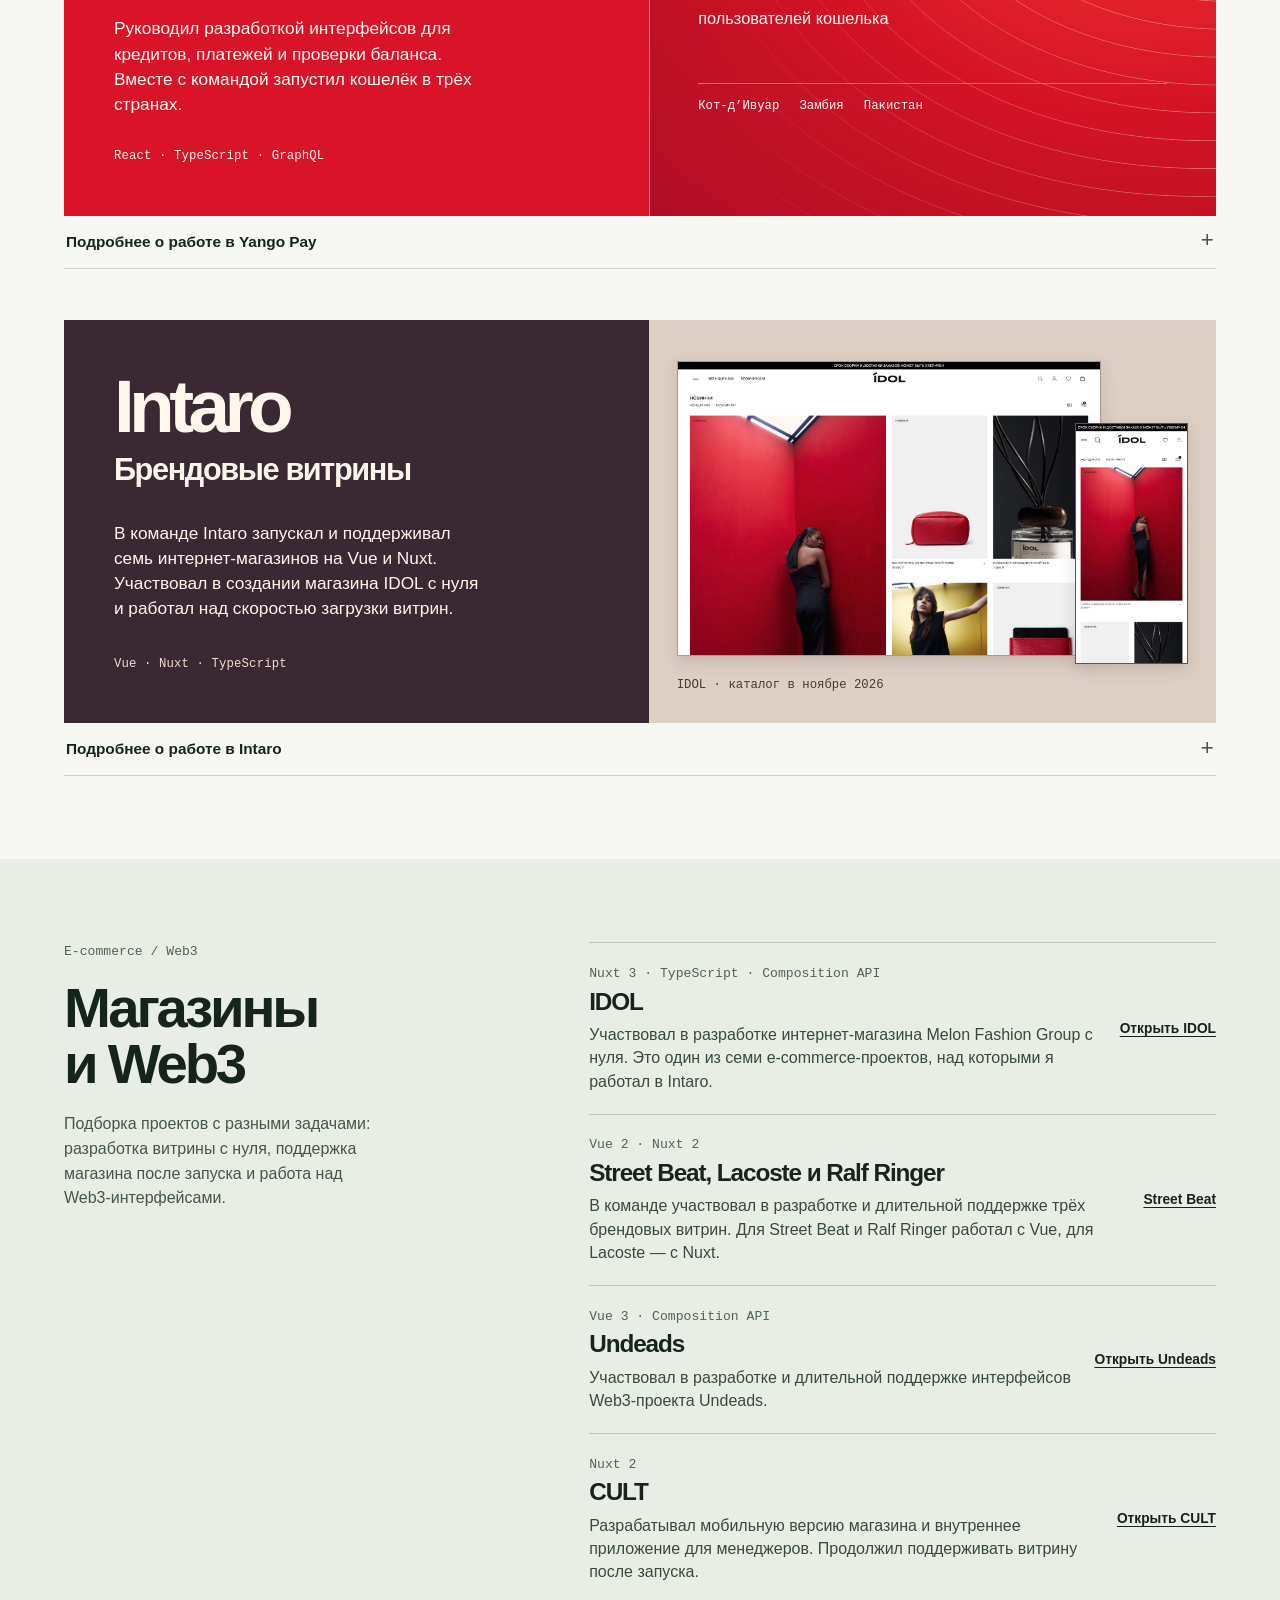
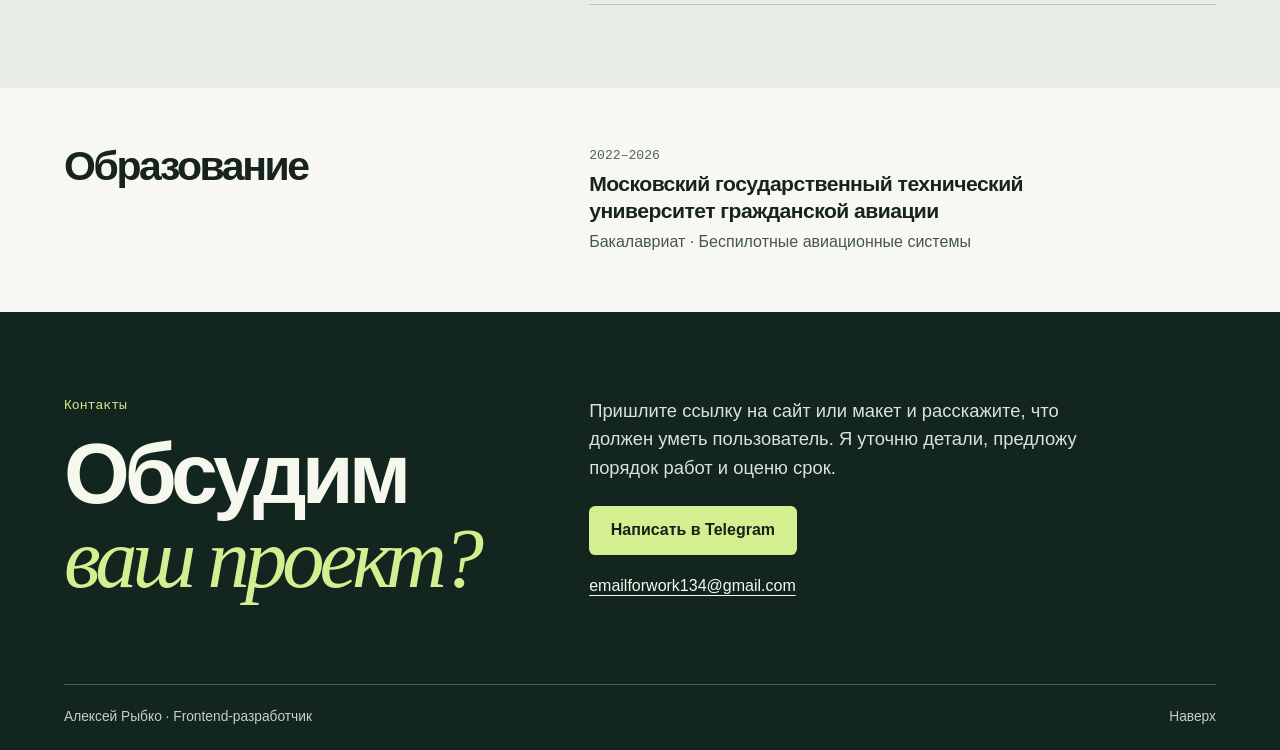
==== commit a2b7aea6: "Redesign portfolio case studies with project-specific illustrations" ====
--- a/index.html
+++ b/index.html
@@ -10,7 +10,7 @@
   <meta property="og:type" content="website">
   <meta property="og:image" content="https://leharybkoha.github.io/aleksei-rybko.jpg">
   <link rel="alternate" hreflang="en" href="en.html">
-  <link rel="stylesheet" href="style.css">
+  <link rel="stylesheet" href="style.css?v=1e506a9388">
   <title>Алексей Рыбко — frontend-разработчик</title>
 </head>
 <body>
@@ -37,17 +37,78 @@
     <div class="wrap">
       <div class="section-head"><h2 id="work-title">Коммерческие кейсы</h2><p>Более пяти лет в разработке. Отвечал за мобильную консоль Yandex Cloud, руководил фронтендом кошелька Yango Pay и запускал магазины в команде Intaro.</p></div>
       <div class="cases">
-        <article class="case"><div class="case-art cloud"><span class="art-label">Yandex Cloud</span><div class="db-tree"><span>Managed Databases</span><span>PostgreSQL</span><span>MySQL</span><span>MongoDB</span></div></div>
-          <div class="case-copy"><p class="meta">Яндекс · ноябрь 2023 — март 2024</p><h3>Мобильная консоль</h3><p>Отвечал за разработку мобильной версии консоли Yandex Cloud. В основной консоли создавал интерфейсы для управления базами данных.</p>
-          <details><summary>Мой вклад и стек</summary><p>Устранял проблемы с отрисовкой интерфейса. Проверял поведение компонентов в Jest и сквозные пользовательские сценарии в Playwright.</p><p class="stack">React · TypeScript · REST API · Playwright</p><a class="text-link" href="https://yandex.cloud/">Сайт Yandex Cloud</a></details></div>
+        <article class="case case-cloud" aria-labelledby="cloud-title">
+          <div class="case-poster">
+            <div class="case-intro">
+              <h3 id="cloud-title">Yandex Cloud<span>Мобильная консоль</span></h3>
+              <p>Руководил frontend-разработкой мобильной консоли. В основной консоли создавал интерфейсы управления облачными базами данных.</p>
+              <p class="case-stack">React · TypeScript · Next.js</p>
+            </div>
+            <div class="database-art" role="img" aria-label="Интерфейсы управления базами данных PostgreSQL, MySQL и MongoDB.">
+              <span class="database-caption" aria-hidden="true">Managed Databases</span>
+              <i class="database-slab slab-three" aria-hidden="true"></i>
+              <i class="database-slab slab-two" aria-hidden="true"></i>
+              <i class="database-slab slab-one" aria-hidden="true"></i>
+              <span class="database-label label-one" aria-hidden="true">PostgreSQL</span>
+              <span class="database-label label-two" aria-hidden="true">MySQL</span>
+              <span class="database-label label-three" aria-hidden="true">MongoDB</span>
+            </div>
+          </div>
+          <details>
+            <summary>Подробнее о работе в Yandex Cloud</summary>
+            <div class="case-notes">
+              <p class="meta">Яндекс · ноябрь 2023 — март 2024</p>
+              <p>Устранял проблемы с отрисовкой интерфейса. Проверял поведение компонентов в Jest и сквозные пользовательские сценарии в Playwright.</p>
+              <p class="stack">React · TypeScript · REST API · Jest · Playwright</p>
+              <a class="text-link" href="https://yandex.cloud/">Сайт Yandex Cloud</a>
+            </div>
+          </details>
         </article>
-        <article class="case"><div class="case-art pay"><span class="art-label">Yango Pay</span><span class="big-stat">30 000<span>+</span></span><span class="stat-caption">пользователей кошелька</span></div>
-          <div class="case-copy"><p class="meta">Яндекс · с марта 2024</p><h3>Кошелёк Yango Pay</h3><p>Руководил frontend-разработкой кредитов, платежей и баланса. Вместе с командой запустил кошелёк в Кот-д’Ивуаре, Замбии и Пакистане.</p>
-          <details><summary>Мой вклад и стек</summary><p>Согласовывал сценарии с продуктом, backend и QA. Переработал более 1 500 модульных тестов и вдвое сократил время их прогона.</p><p class="stack">React · TypeScript · Next.js · GraphQL · Jest</p></details></div>
+        <article class="case case-pay" aria-labelledby="pay-title">
+          <div class="case-poster">
+            <div class="case-intro">
+              <h3 id="pay-title">Yango Pay<span>Цифровой кошелёк</span></h3>
+              <p>Руководил разработкой интерфейсов для кредитов, платежей и проверки баланса. Вместе с командой запустил кошелёк в трёх странах.</p>
+              <p class="case-stack">React · TypeScript · GraphQL</p>
+            </div>
+            <div class="wallet-art">
+              <div class="wallet-metric"><strong>30 000<span>+</span></strong><span>пользователей кошелька</span></div>
+              <ul class="wallet-markets" role="list"><li>Кот-д’Ивуар</li><li>Замбия</li><li>Пакистан</li></ul>
+            </div>
+          </div>
+          <details>
+            <summary>Подробнее о работе в Yango Pay</summary>
+            <div class="case-notes">
+              <p class="meta">Яндекс · с марта 2024</p>
+              <p>Согласовывал сценарии с менеджерами продукта, backend-разработчиками и QA. Переработал более 1 500 модульных тестов и вдвое сократил время их прогона.</p>
+              <p class="stack">React · TypeScript · Next.js · GraphQL · Jest</p>
+            </div>
+          </details>
         </article>
-        <article class="case"><div class="case-art commerce"><span class="art-label">Intaro</span><span class="store-count">7</span><span class="stat-caption">интернет-магазинов</span></div>
-          <div class="case-copy"><p class="meta">Intaro · июль 2022 — ноябрь 2023</p><h3>Брендовые витрины</h3><p>В команде Intaro запускал и поддерживал семь магазинов на Vue и Nuxt, в том числе Street Beat, Xiaomi и Lacoste. Работал над скоростью загрузки и рендеринга.</p>
-          <details><summary>Мой вклад и стек</summary><p>Настраивал отложенную загрузку компонентов и делил JavaScript на части. Отслеживал время появления основного контента и смещения элементов страницы.</p><p class="stack">Vue 2/3 · Nuxt · TypeScript · Pinia · SSR</p><a class="text-link" href="https://street-beat.ru/">Витрина Street Beat</a></details></div>
+        <article class="case case-intaro" aria-labelledby="intaro-title">
+          <div class="case-poster">
+            <div class="case-intro">
+              <h3 id="intaro-title">Intaro<span>Брендовые витрины</span></h3>
+              <p>В команде Intaro запускал и поддерживал семь интернет-магазинов на Vue и Nuxt. Участвовал в создании магазина IDOL с нуля и работал над скоростью загрузки витрин.</p>
+              <p class="case-stack">Vue · Nuxt · TypeScript</p>
+            </div>
+            <figure class="store-art">
+              <div class="store-frames">
+                <img class="store-desktop" src="idol-desktop.jpg" alt="Каталог новинок интернет-магазина IDOL на компьютере и телефоне." width="1440" height="1000" loading="lazy" decoding="async">
+                <img class="store-mobile" src="idol-mobile.jpg" alt="" width="390" height="844" loading="lazy" decoding="async">
+              </div>
+              <figcaption>IDOL · каталог в ноябре 2026</figcaption>
+            </figure>
+          </div>
+          <details>
+            <summary>Подробнее о работе в Intaro</summary>
+            <div class="case-notes">
+              <p class="meta">Intaro · июль 2022 — ноябрь 2023</p>
+              <p>Работал с витринами Lacoste, Xiaomi, Street Beat, Samsung Galaxy Store, Ralf Ringer, IDOL и Beurer. Настраивал отложенную загрузку компонентов и делил JavaScript на части. Отслеживал время появления основного контента и смещения элементов страницы.</p>
+              <p class="stack">Vue 2/3 · Nuxt · TypeScript · Pinia · SSR</p>
+              <div class="case-links"><a class="text-link" href="https://idol.ru/catalog/new/">Каталог IDOL</a><a class="text-link" href="https://street-beat.ru/">Витрина Street Beat</a></div>
+            </div>
+          </details>
         </article>
       </div>
     </div>
--- a/style.css
+++ b/style.css
@@ -31,7 +31,7 @@
 .language { font-size: .82rem; font-weight: 650; border: 1px solid #607268; border-radius: .3rem; padding: .2em .6em; }
 .language:hover { background: var(--lime); color: var(--forest); }
 .hero-grid { display: grid; grid-template-columns: minmax(0, 1.17fr) minmax(0, .83fr); align-items: center; gap: clamp(38px, 6vw, 92px); padding-block: clamp(50px, 6.4vw, 96px) clamp(53px, 7vw, 104px); }
-.role, .eyebrow, .art-label, .meta, figcaption, .stack { font-family: ui-monospace, SFMono-Regular, Consolas, monospace; }
+.role, .eyebrow, .meta, figcaption, .stack { font-family: ui-monospace, SFMono-Regular, Consolas, monospace; }
 .role { display: flex; align-items: center; gap: .75rem; color: var(--lime); font-size: .92rem; }
 .short-rule { width: 2rem; height: 2px; background: var(--lime); }
 h1, h2, h3 { font-weight: 650; }
@@ -58,39 +58,78 @@
 .section-head { display: flex; align-items: end; justify-content: space-between; gap: 2rem; margin-bottom: clamp(24px, 3.2vw, 44px); }
 h2 { letter-spacing: -.058em; font-size: clamp(2.2rem, 4.4vw, 4rem); line-height: .99; text-wrap: balance; }
 .section-head p { max-width: 23rem; color: var(--muted); line-height: 1.45; }
-.cases { display: grid; grid-template-columns: repeat(3,minmax(0,1fr)); gap: clamp(14px, 2vw, 26px); align-items: start; }
-.case { border: 1px solid var(--border); border-radius: 12px; overflow: hidden; background: #fdfefa; }
-.case-art { padding: clamp(18px, 2.1vw, 29px); min-height: clamp(165px, 16vw, 210px); display: flex; flex-direction: column; justify-content: space-between; position: relative; isolation: isolate; overflow: hidden; }
-.art-label { font-weight: 600; font-size: .9rem; line-height: 1; }
-.pay { background: #d6eca6; color: #1d3122; }
-.pay::before, .pay::after { content: ""; position: absolute; z-index: -1; width: 10rem; height: 10rem; border: 1px solid #91ad63; border-radius: 100%; top: -5rem; right: -3rem; }
-.pay::after { transform: scale(1.4); }
-.big-stat { font-size: clamp(2.55rem,4.7vw,4.8rem); font-weight: 600; line-height: 1; letter-spacing: -.085em; margin-top: auto; }
-.big-stat span { font-weight: 400; font-size: .65em; vertical-align: .2em; }
-.stat-caption { font-size: .95rem; line-height: 1.22; margin-top: .2rem; }
-.cloud { background: #c4dbe3; color: #16323d; }
-.db-tree { font-family: ui-monospace, SFMono-Regular, Consolas, monospace; font-size: clamp(.82rem, 1.26vw,1.08rem); line-height: 1.35; margin-top: .8rem; }
-.db-tree span { display: block; }
-.db-tree span:not(:first-child) { padding-left: 1.65rem; position: relative; }
-.db-tree span:not(:first-child)::before { content: ""; position: absolute; height: 100%; left: .28rem; top: -.5em; border-left: 1px solid #6c8e96; }
-.db-tree span:not(:first-child)::after { content: ""; position: absolute; top: .65em; left: .28rem; width: .9rem; border-top: 1px solid #6c8e96; }
-.commerce { color: #3a201c; background: #e9beb2; }
-.commerce::after { content: ""; position: absolute; inset: 0 0 0 53%; z-index: -1; background: repeating-linear-gradient(110deg, transparent 0 13px, #d29d90 14px, transparent 15px 26px); }
-.store-count { font: italic clamp(3.65rem,6.6vw,6.2rem)/.76 Georgia,serif; margin-top: auto; margin-bottom: .23rem; }
-.case-copy { padding: clamp(17px, 1.8vw, 25px); }
+.cases { display: grid; gap: clamp(30px, 4vw, 56px); }
+.case { --case-mono: ui-monospace, SFMono-Regular, Consolas, monospace; }
+.case-poster { display: grid; grid-template-columns: minmax(0, 1.03fr) minmax(0, 1fr); min-height: clamp(320px, 31vw, 406px); }
+.case-intro { display: flex; flex-direction: column; align-items: flex-start; justify-content: space-between; gap: 24px; padding: clamp(28px, 3.9vw, 56px); }
+.case-intro h3 { margin: 0; font-size: clamp(3rem, 5.85vw, 5.47rem); line-height: .98; font-weight: 550; letter-spacing: -.075em; }
+.case-intro h3 span { display: block; margin-top: .33em; font-size: .41em; line-height: 1.11; letter-spacing: -.045em; }
+.case-intro p { max-width: 39ch; font-size: clamp(1rem, 1.35vw, 1.2rem); line-height: 1.46; }
+.case-intro .case-stack, .database-caption, .wallet-markets, .store-art figcaption { font: 500 .77rem/1.5 var(--case-mono); }
+.case-intro .case-stack { max-width: none; letter-spacing: .01em; }
+.case-cloud .case-poster { background: #292ce3; color: white; }
+.case-cloud .case-stack { color: #e4e6ff; }
+.database-art { position: relative; overflow: hidden; isolation: isolate; min-height: 280px; border-left: 1px solid #aeb0ff70; background: radial-gradient(ellipse at 42% 52%, #757cf8 0%, #5659ed 25%, #3438db 55%, #2021b5 95%); }
+.database-art::before { content: ""; position: absolute; inset: 0; background: radial-gradient(circle, #fff6 .85px, transparent 1px); background-size: 13px 13px; opacity: .34; }
+.database-caption { position: absolute; top: 24px; left: 25px; padding-bottom: 5px; border-bottom: 1px solid #c6c7ff70; color: #eff3ff; }
+.database-slab { position: absolute; left: 34%; top: var(--y); width: 32%; height: 26%; transform: translate(-50%, -50%) rotate(-22deg) skewX(30deg); border: 1px solid #e8ebff; background: linear-gradient(130deg, #d9e8ff, #b1ceff 35%, #949eff 55%, #a8b7ff 87%); box-shadow: -1px 5px 0 #656af0, -2px 6px 0 #d9e5ff; }
+.slab-one { --y: 41%; z-index: 3; }
+.slab-two { --y: 53%; z-index: 2; }
+.slab-three { --y: 65%; z-index: 1; }
+.database-label { position: absolute; z-index: 4; left: 64%; top: var(--y); color: white; font: 500 clamp(.7rem, 1.04vw, .93rem)/1 var(--case-mono); }
+.database-label::before { content: ""; position: absolute; top: 50%; right: calc(100% + 9px); width: clamp(16px, 3vw, 49px); border-top: 1px solid #dbe5ff; }
+.label-one { --y: 35%; }
+.label-two { --y: 49%; }
+.label-three { --y: 63%; }
+
+.case-pay .case-poster { background: #d91429; color: #fffaf5; }
+.case-pay .case-stack { color: #fff0e8; }
+.wallet-art { position: relative; isolation: isolate; overflow: hidden; display: flex; flex-direction: column; justify-content: center; gap: clamp(24px, 4vw, 58px); padding: clamp(24px, 3.8vw, 52px); border-left: 1px solid #ff7b78; background: radial-gradient(ellipse at 85% 12%, #f33534, #d31324 50%, #af0e28); }
+.wallet-art::before { content: ""; position: absolute; z-index: -1; inset: -15% -22% -15% 13%; background: repeating-radial-gradient(ellipse at 95% 16%, transparent 0 24px, #ffd1c46e 25px, transparent 26px 37px); mask-image: linear-gradient(95deg, transparent, #000 70%); transform: rotate(-12deg); }
+.wallet-metric { display: grid; gap: 10px; }
+.wallet-metric strong { display: block; font-size: clamp(3.55rem, 6.5vw, 6.1rem); font-weight: 560; line-height: .93; letter-spacing: -.075em; white-space: nowrap; }
+.wallet-metric strong span { font-size: .55em; vertical-align: top; line-height: 1.2; margin-left: .03em; }
+.wallet-metric > span { font-size: clamp(.95rem, 1.28vw, 1.1rem); }
+.wallet-markets { list-style: none; display: flex; gap: .55rem 1.25rem; flex-wrap: wrap; padding: 13px 0 0; margin: 0; border-top: 1px solid #ffaaa399; }
+
+.case-intaro .case-poster { background: #3a2932; color: #fff7ee; }
+.case-intaro .case-stack { color: #efdbd0; }
+.store-art { display: grid; grid-template-rows: 1fr auto; align-items: center; margin: 0; min-width: 0; padding: clamp(14px, 2.2vw, 32px); background: #ddcfc4; }
+.store-frames { position: relative; aspect-ratio: 1.6; width: 100%; }
+.store-frames img { position: absolute; display: block; height: auto; box-shadow: 0 5px 15px #38262727; }
+.store-desktop { top: 4%; left: 0; width: 83%; border: 1px solid #ab9a92; }
+.store-mobile { right: 0; bottom: 1%; width: 22%; border: 1px solid #60534f; }
+.store-art figcaption { display: block; color: #473b36; margin: 9px 0 0; }
+
+.case details { border-bottom: 1px solid var(--border); }
+.case summary { list-style: none; display: flex; justify-content: space-between; align-items: center; min-height: 52px; gap: 1rem; padding: .8rem 2px; font-size: .96rem; font-weight: 600; cursor: pointer; }
+.case summary::-webkit-details-marker { display: none; }
+.case summary:hover { text-decoration: underline; text-underline-offset: .23em; }
+.case summary::after { content: "+"; color: var(--muted); font: 1.4rem/1 var(--case-mono); }
+.case details[open] summary::after { content: "−"; }
+.case-notes { display: grid; justify-items: start; gap: 8px; padding: .2rem 0 1.4rem; }
+.case-notes > p:not(.meta) { max-width: 74ch; }
+.case-notes .stack { font-size: .84rem; color: var(--muted); }
+.case-links { display: flex; flex-wrap: wrap; gap: .4rem 1.5rem; }
+.case-notes .text-link { font-size: .94rem; }
+@media (max-width: 760px) {
+  .case-poster { grid-template-columns: 1fr; min-height: 0; }
+  .case-intro { gap: 18px; padding: clamp(22px, 5.4vw, 34px); }
+  .case-intro h3 { font-size: clamp(3.15rem, 9.6vw, 4rem); }
+  .case-intro h3 span { font-size: .44em; }
+  .database-art { min-height: 0; height: clamp(190px, 40vw, 260px); border-left: 0; border-top: 1px solid #aeb0ff70; }
+  .database-caption { top: 12px; left: 17px; font-size: .69rem; }
+  .database-slab { width: 26%; height: 28%; left: 38%; }
+  .wallet-art { gap: 21px; padding: 30px clamp(22px, 5.4vw, 34px); border-left: 0; border-top: 1px solid #ff7b78; }
+  .wallet-metric strong { font-size: clamp(3.5rem, 12vw, 4.5rem); }
+  .wallet-markets { font-size: .69rem; }
+  .store-art { padding: clamp(15px, 4vw, 22px); }
+  .store-frames { max-width: 450px; margin-inline: auto; }
+}
+
 .meta, .eyebrow { color: #516356; font-size: .82rem; line-height: 1.45; }
 h3 { font-size: clamp(1.35rem,1.9vw,1.7rem); line-height: 1.12; letter-spacing: -.045em; }
-.case h3 { margin: .64rem 0 .75rem; }
-.case-copy p:not(.meta):not(.stack) { color: #35463a; }
-details { border-top: 1px solid #d5dbd2; margin-top: 1.35rem; padding-top: .95rem; }
-summary { cursor: pointer; font-size: .93rem; font-weight: 620; list-style: none; display: flex; justify-content: space-between; align-items: center; gap: .55rem; }
-summary::-webkit-details-marker { display:none; }
-summary::after { content: "+"; font: 1.3rem/1 ui-monospace, monospace; }
-details[open] summary::after { content: "−"; }
-details[open] summary { margin-bottom: .75rem; }
-.stack { color: var(--muted); font-size: .84rem; margin-top: .8rem; }
 .text-link { font-weight: 600; }
-details .text-link { display: inline-block; font-size: .94rem; margin-top: .7rem; }
 .projects-section { background: #e8eee6; }
 .projects-grid, .contact-grid { display: grid; grid-template-columns: minmax(0,.82fr) minmax(0,1.18fr); gap: clamp(32px, 7vw,100px); }
 .projects-intro .eyebrow, .contact-section .eyebrow { margin-bottom: 1.15rem; }
@@ -109,8 +148,6 @@
 .footer-inner { border-top: 1px solid #476051; min-height: 66px; justify-content: space-between; gap: 1rem; font-size: .86rem; color: #c3d2c2; }
 @media(max-width: 900px) {
   .hero-grid { grid-template-columns: minmax(0,1.1fr) minmax(0,.9fr); gap: 32px; }
-  .cases { gap: 12px; }
-  .case-copy { padding: 16px; }
   .projects-grid, .contact-grid { gap: 32px; }
   .project-list article { grid-template-columns: 1fr; }
   .project-list a { justify-self: start; }
@@ -127,12 +164,7 @@
   .portrait-frame::after { right: -.32rem; bottom: -.32rem; }
   .section-head { display: block; }
   .section-head p { margin-top: .9rem; }
-  .cases, .projects-grid, .contact-grid, .education-inner { grid-template-columns: 1fr; }
-  .cases { gap: 21px; }
-  .case-art { min-height: 155px; }
-  .case-copy { padding: 20px; }
-  .big-stat { font-size: 3.55rem; }
-  .store-count { font-size: 4.25rem; }
+  .projects-grid, .contact-grid, .education-inner { grid-template-columns: 1fr; }
   .projects-intro > p:not(.eyebrow) { max-width: 28rem; }
   .projects-intro h2 br { display: none; }
   .projects-intro h2 br::after { content: " "; }
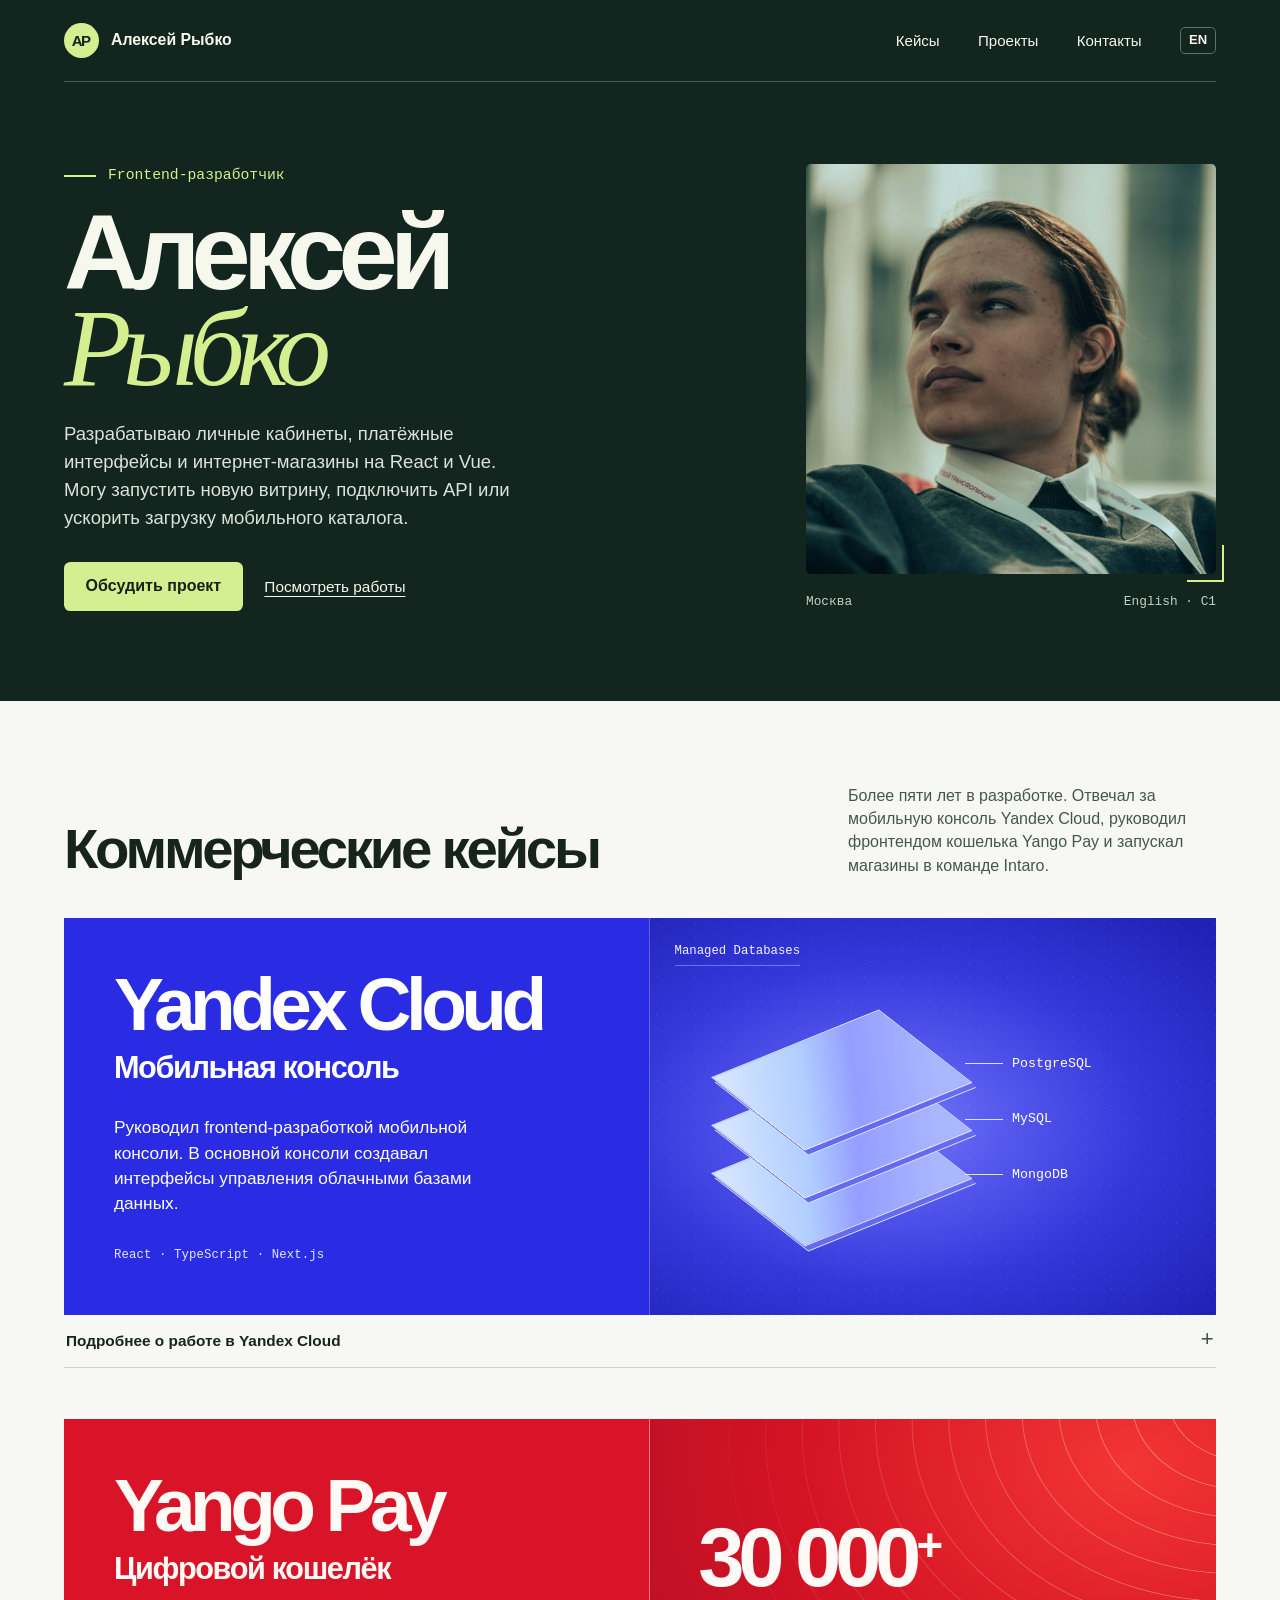
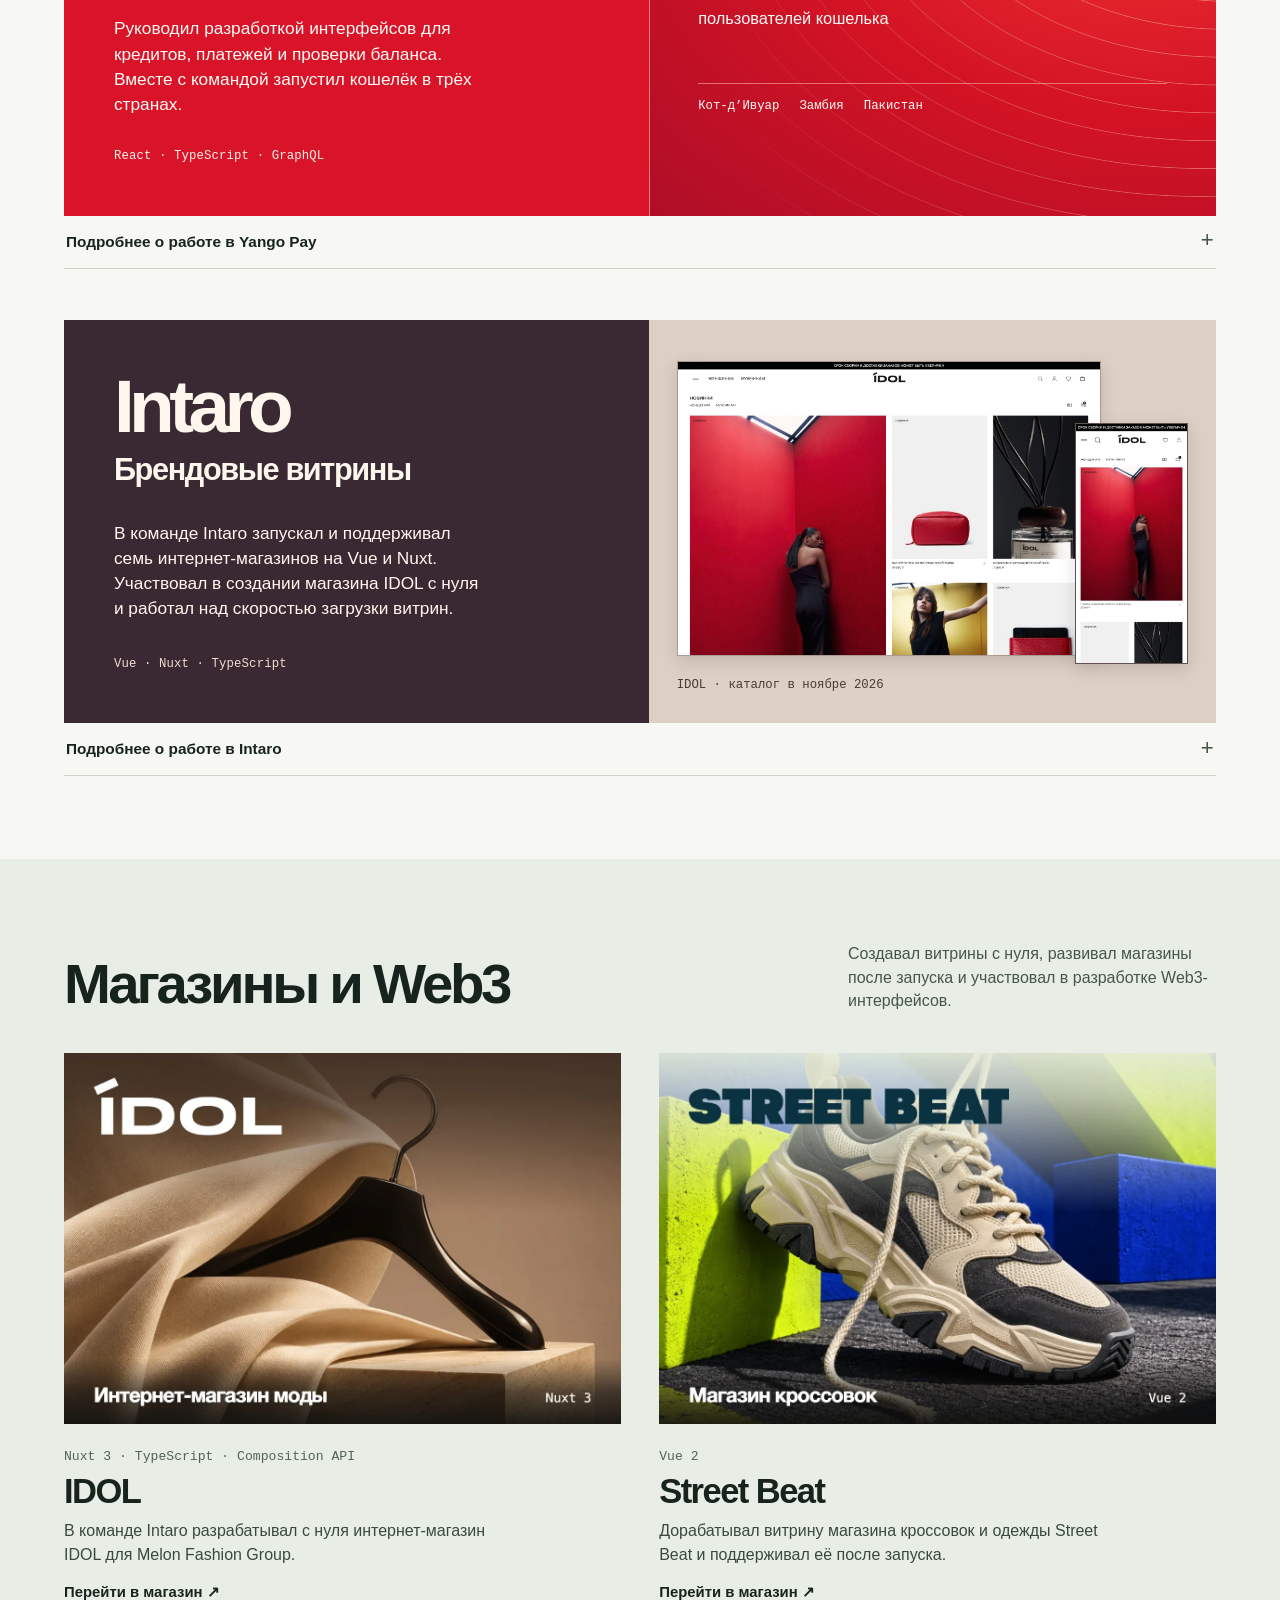
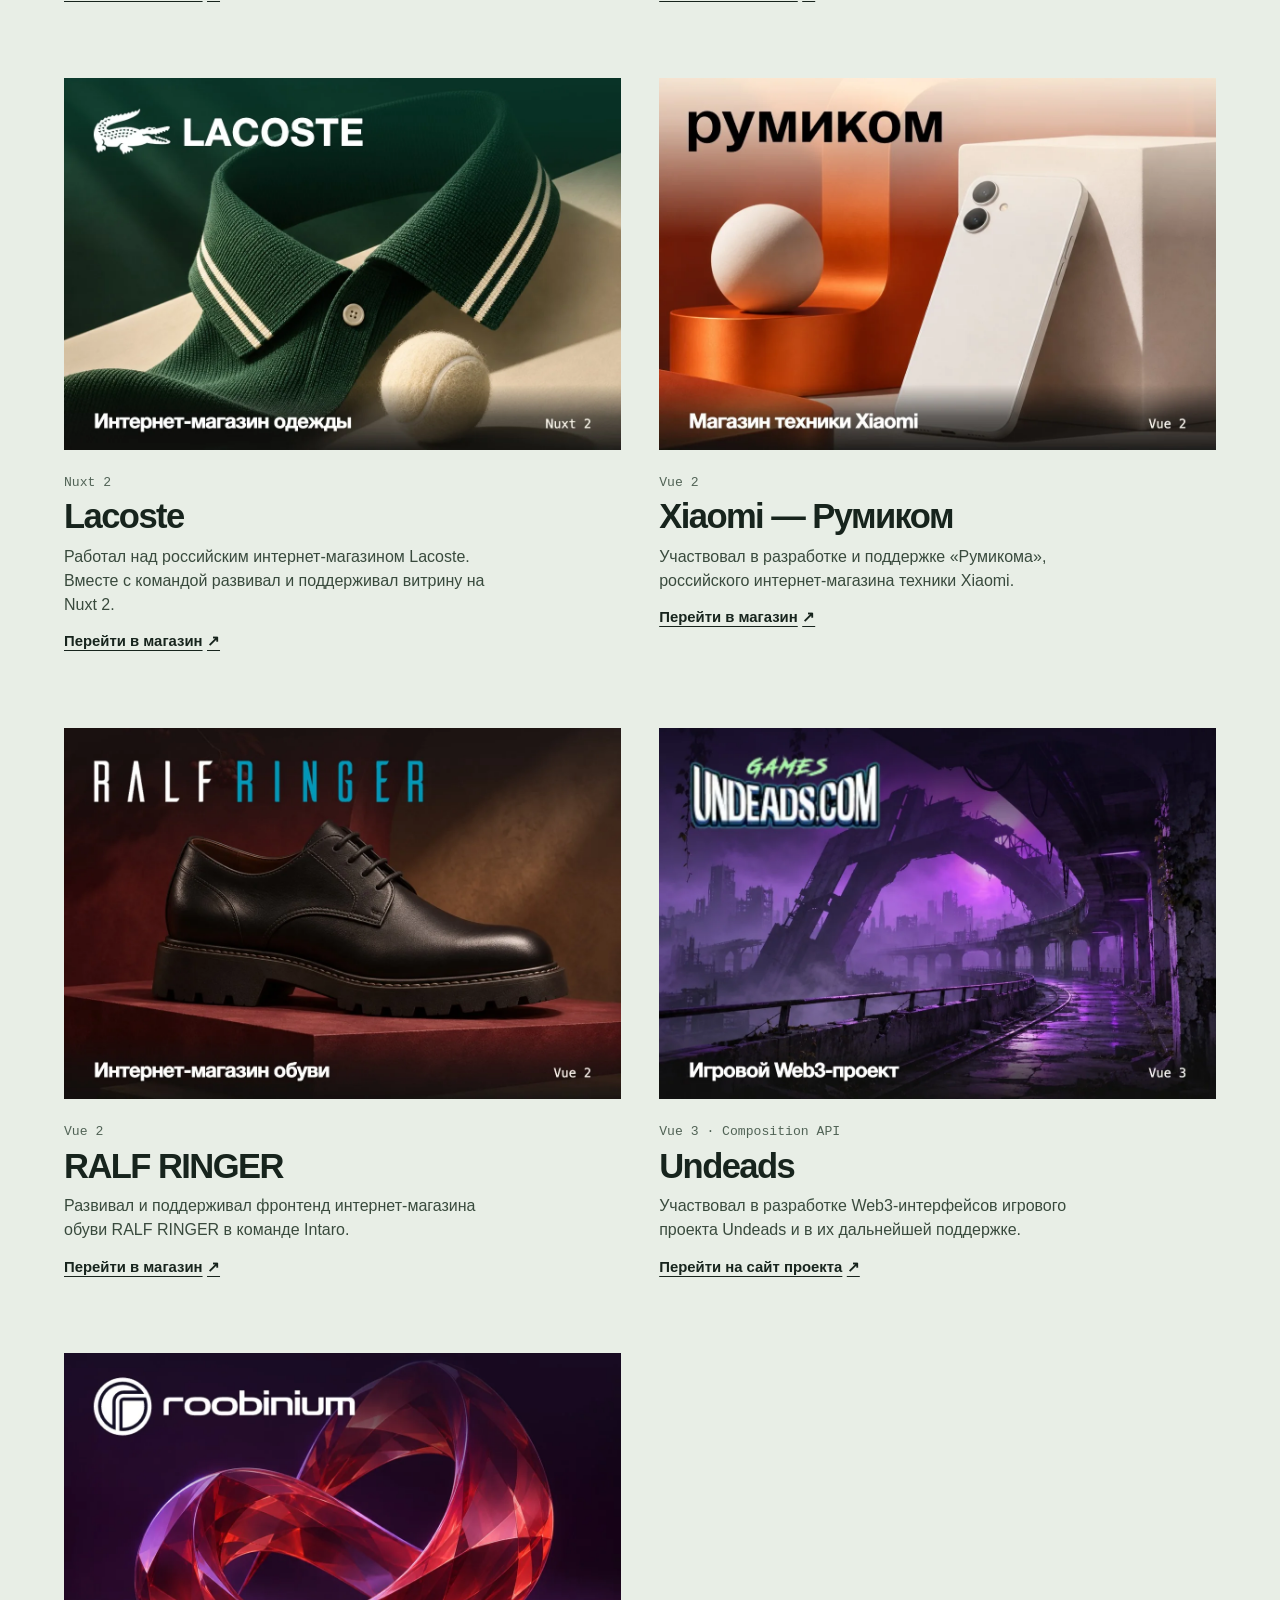
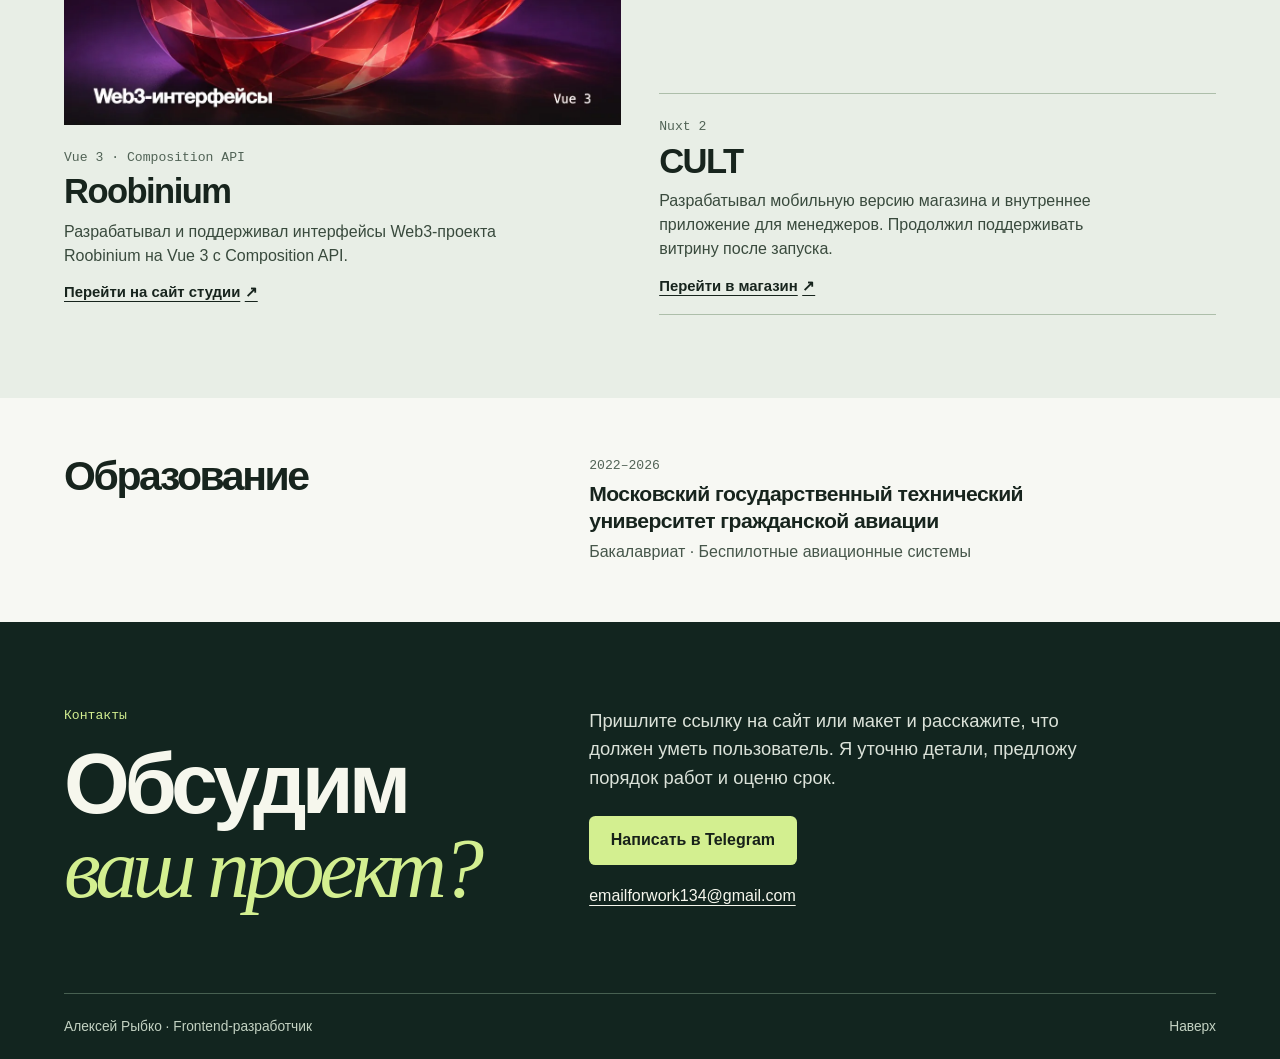
==== commit 901884bb: "Add a bilingual gallery of retail and Web3 projects" ====
--- a/index.html
+++ b/index.html
@@ -10,7 +10,7 @@
   <meta property="og:type" content="website">
   <meta property="og:image" content="https://leharybkoha.github.io/aleksei-rybko.jpg">
   <link rel="alternate" hreflang="en" href="en.html">
-  <link rel="stylesheet" href="style.css?v=1e506a9388">
+  <link rel="stylesheet" href="style.css?v=cae00b96e2">
   <title>Алексей Рыбко — frontend-разработчик</title>
 </head>
 <body>
@@ -114,13 +114,83 @@
     </div>
   </section>
   <section class="projects-section" id="projects" aria-labelledby="projects-title">
-    <div class="wrap projects-grid">
-      <div class="projects-intro"><p class="eyebrow">E-commerce / Web3</p><h2 id="projects-title">Магазины<br> и Web3</h2><p>Подборка проектов с разными задачами: разработка витрины с нуля, поддержка магазина после запуска и работа над Web3-интерфейсами.</p></div>
-      <div class="project-list">
-        <article><div><p class="meta">Nuxt 3 · TypeScript · Composition API</p><h3>IDOL</h3><p>Участвовал в разработке интернет-магазина Melon Fashion Group с нуля. Это один из семи e-commerce-проектов, над которыми я работал в Intaro.</p></div><a href="https://idol.ru/">Открыть IDOL</a></article>
-        <article><div><p class="meta">Vue 2 · Nuxt 2</p><h3>Street Beat, Lacoste и Ralf Ringer</h3><p>В команде участвовал в разработке и длительной поддержке трёх брендовых витрин. Для Street Beat и Ralf Ringer работал с Vue, для Lacoste — с Nuxt.</p></div><a href="https://street-beat.ru/">Street Beat</a></article>
-        <article><div><p class="meta">Vue 3 · Composition API</p><h3>Undeads</h3><p>Участвовал в разработке и длительной поддержке интерфейсов Web3-проекта Undeads.</p></div><a href="https://undeads.com/">Открыть Undeads</a></article>
-        <article><div><p class="meta">Nuxt 2</p><h3>CULT</h3><p>Разрабатывал мобильную версию магазина и внутреннее приложение для менеджеров. Продолжил поддерживать витрину после запуска.</p></div><a href="https://cult-brand.ru/">Открыть CULT</a></article>
+    <div class="wrap">
+      <div class="section-head">
+        <h2 id="projects-title">Магазины и Web3</h2>
+        <p>Создавал витрины с нуля, развивал магазины после запуска и участвовал в разработке Web3-интерфейсов.</p>
+      </div>
+      <div class="project-gallery">
+        <article class="project-card">
+          <img class="project-cover" src="cover-idol.webp" width="900" height="600" alt="" loading="lazy" decoding="async">
+          <div class="project-body">
+            <p class="meta">Nuxt 3 · TypeScript · Composition API</p>
+            <h3>IDOL</h3>
+            <p>В команде Intaro разрабатывал с нуля интернет-магазин IDOL для Melon Fashion Group.</p>
+            <a class="project-link" href="https://idol.ru/" aria-label="Перейти в магазин — IDOL">Перейти в магазин<span aria-hidden="true"> ↗</span></a>
+          </div>
+        </article>
+        <article class="project-card">
+          <img class="project-cover" src="cover-street-beat.webp" width="900" height="600" alt="" loading="lazy" decoding="async">
+          <div class="project-body">
+            <p class="meta">Vue 2</p>
+            <h3>Street Beat</h3>
+            <p>Дорабатывал витрину магазина кроссовок и одежды Street Beat и поддерживал её после запуска.</p>
+            <a class="project-link" href="https://street-beat.ru/" aria-label="Перейти в магазин — Street Beat">Перейти в магазин<span aria-hidden="true"> ↗</span></a>
+          </div>
+        </article>
+        <article class="project-card">
+          <img class="project-cover" src="cover-lacoste.webp" width="900" height="600" alt="" loading="lazy" decoding="async">
+          <div class="project-body">
+            <p class="meta">Nuxt 2</p>
+            <h3>Lacoste</h3>
+            <p>Работал над российским интернет-магазином Lacoste. Вместе с командой развивал и поддерживал витрину на Nuxt 2.</p>
+            <a class="project-link" href="https://lacoste.ru/" aria-label="Перейти в магазин — Lacoste">Перейти в магазин<span aria-hidden="true"> ↗</span></a>
+          </div>
+        </article>
+        <article class="project-card">
+          <img class="project-cover" src="cover-xiaomi.webp" width="900" height="600" alt="" loading="lazy" decoding="async">
+          <div class="project-body">
+            <p class="meta">Vue 2</p>
+            <h3>Xiaomi — Румиком</h3>
+            <p>Участвовал в разработке и поддержке «Румикома», российского интернет-магазина техники Xiaomi.</p>
+            <a class="project-link" href="https://ru-mi.com/" aria-label="Перейти в магазин — Xiaomi — Румиком">Перейти в магазин<span aria-hidden="true"> ↗</span></a>
+          </div>
+        </article>
+        <article class="project-card">
+          <img class="project-cover" src="cover-ralf-ringer.webp" width="900" height="600" alt="" loading="lazy" decoding="async">
+          <div class="project-body">
+            <p class="meta">Vue 2</p>
+            <h3>RALF RINGER</h3>
+            <p>Развивал и поддерживал фронтенд интернет-магазина обуви RALF RINGER в команде Intaro.</p>
+            <a class="project-link" href="https://ralf.ru/" aria-label="Перейти в магазин — RALF RINGER">Перейти в магазин<span aria-hidden="true"> ↗</span></a>
+          </div>
+        </article>
+        <article class="project-card">
+          <img class="project-cover" src="cover-undeads.webp" width="900" height="600" alt="" loading="lazy" decoding="async">
+          <div class="project-body">
+            <p class="meta">Vue 3 · Composition API</p>
+            <h3>Undeads</h3>
+            <p>Участвовал в разработке Web3-интерфейсов игрового проекта Undeads и в их дальнейшей поддержке.</p>
+            <a class="project-link" href="https://undeads.com/" aria-label="Перейти на сайт проекта — Undeads">Перейти на сайт проекта<span aria-hidden="true"> ↗</span></a>
+          </div>
+        </article>
+        <article class="project-card">
+          <img class="project-cover" src="cover-roobinium.webp" width="900" height="600" alt="" loading="lazy" decoding="async">
+          <div class="project-body">
+            <p class="meta">Vue 3 · Composition API</p>
+            <h3>Roobinium</h3>
+            <p>Разрабатывал и поддерживал интерфейсы Web3-проекта Roobinium на Vue 3 с Composition API.</p>
+            <a class="project-link" href="https://roobinium.ca/" aria-label="Перейти на сайт студии — Roobinium">Перейти на сайт студии<span aria-hidden="true"> ↗</span></a>
+          </div>
+        </article>
+        <article class="project-card project-card-text">
+          <div class="project-body">
+            <p class="meta">Nuxt 2</p>
+            <h3>CULT</h3>
+            <p>Разрабатывал мобильную версию магазина и внутреннее приложение для менеджеров. Продолжил поддерживать витрину после запуска.</p>
+            <a class="project-link" href="https://cult-brand.ru/" aria-label="Перейти в магазин — CULT">Перейти в магазин<span aria-hidden="true"> ↗</span></a>
+          </div>
+        </article>
       </div>
     </div>
   </section>
--- a/style.css
+++ b/style.css
@@ -131,14 +131,17 @@
 h3 { font-size: clamp(1.35rem,1.9vw,1.7rem); line-height: 1.12; letter-spacing: -.045em; }
 .text-link { font-weight: 600; }
 .projects-section { background: #e8eee6; }
-.projects-grid, .contact-grid { display: grid; grid-template-columns: minmax(0,.82fr) minmax(0,1.18fr); gap: clamp(32px, 7vw,100px); }
-.projects-intro .eyebrow, .contact-section .eyebrow { margin-bottom: 1.15rem; }
-.projects-intro > p:not(.eyebrow) { max-width: 20rem; margin: 1.3rem 0; color: var(--muted); }
-.project-list article { display: grid; grid-template-columns: minmax(0,1fr) max-content; gap: .75rem 1rem; align-items: center; border-top: 1px solid #bac8b8; padding: 1.3rem 0; }
-.project-list article:last-child { border-bottom: 1px solid #bac8b8; }
-.project-list h3 { margin: .3rem 0 .5rem; }
-.project-list p:not(.meta) { line-height: 1.45; color: #394a3d; }
-.project-list a { font-size: .86rem; font-weight: 600; }
+.project-gallery { display: grid; grid-template-columns: repeat(2, minmax(0, 1fr)); gap: clamp(36px, 5vw, 64px) clamp(20px, 3vw, 40px); }
+.project-card { min-width: 0; }
+.project-cover { display: block; width: 100%; aspect-ratio: 3 / 2; height: auto; object-fit: cover; background: #dce4d9; }
+.project-body { padding: clamp(14px, 2vw, 23px) 0 0; }
+.project-body h3 { margin: .35rem 0 .55rem; font-size: clamp(1.6rem, 2.7vw, 2.35rem); }
+.project-body > p:not(.meta) { max-width: 51ch; line-height: 1.5; color: #394a3d; }
+.project-link { display: inline-flex; gap: .3em; align-items: center; min-height: 44px; margin-top: .2rem; font-size: .93rem; font-weight: 600; }
+.project-link:hover { text-decoration-thickness: 2px; }
+.project-card-text { align-self: end; border-block: 1px solid #adbeaa; padding-bottom: .35rem; }
+.contact-grid { display: grid; grid-template-columns: minmax(0,.82fr) minmax(0,1.18fr); gap: clamp(32px, 7vw,100px); }
+.contact-section .eyebrow { margin-bottom: 1.15rem; }
 .contact-grid { align-items: center; }
 .contact-section .eyebrow { color: var(--lime); }
 .contact-section h2 { font-size: clamp(3.1rem, 6.6vw, 6rem); }
@@ -148,9 +151,7 @@
 .footer-inner { border-top: 1px solid #476051; min-height: 66px; justify-content: space-between; gap: 1rem; font-size: .86rem; color: #c3d2c2; }
 @media(max-width: 900px) {
   .hero-grid { grid-template-columns: minmax(0,1.1fr) minmax(0,.9fr); gap: 32px; }
-  .projects-grid, .contact-grid { gap: 32px; }
-  .project-list article { grid-template-columns: 1fr; }
-  .project-list a { justify-self: start; }
+  .contact-grid { gap: 32px; }
 }
 @media(max-width: 690px) {
   .top-inner { min-height: 65px; }
@@ -164,9 +165,6 @@
   .portrait-frame::after { right: -.32rem; bottom: -.32rem; }
   .section-head { display: block; }
   .section-head p { margin-top: .9rem; }
-  .projects-grid, .contact-grid, .education-inner { grid-template-columns: 1fr; }
-  .projects-intro > p:not(.eyebrow) { max-width: 28rem; }
-  .projects-intro h2 br { display: none; }
-  .projects-intro h2 br::after { content: " "; }
+  .project-gallery, .contact-grid, .education-inner { grid-template-columns: 1fr; }
 }
 @media(prefers-reduced-motion: reduce) { html { scroll-behavior: auto; } }
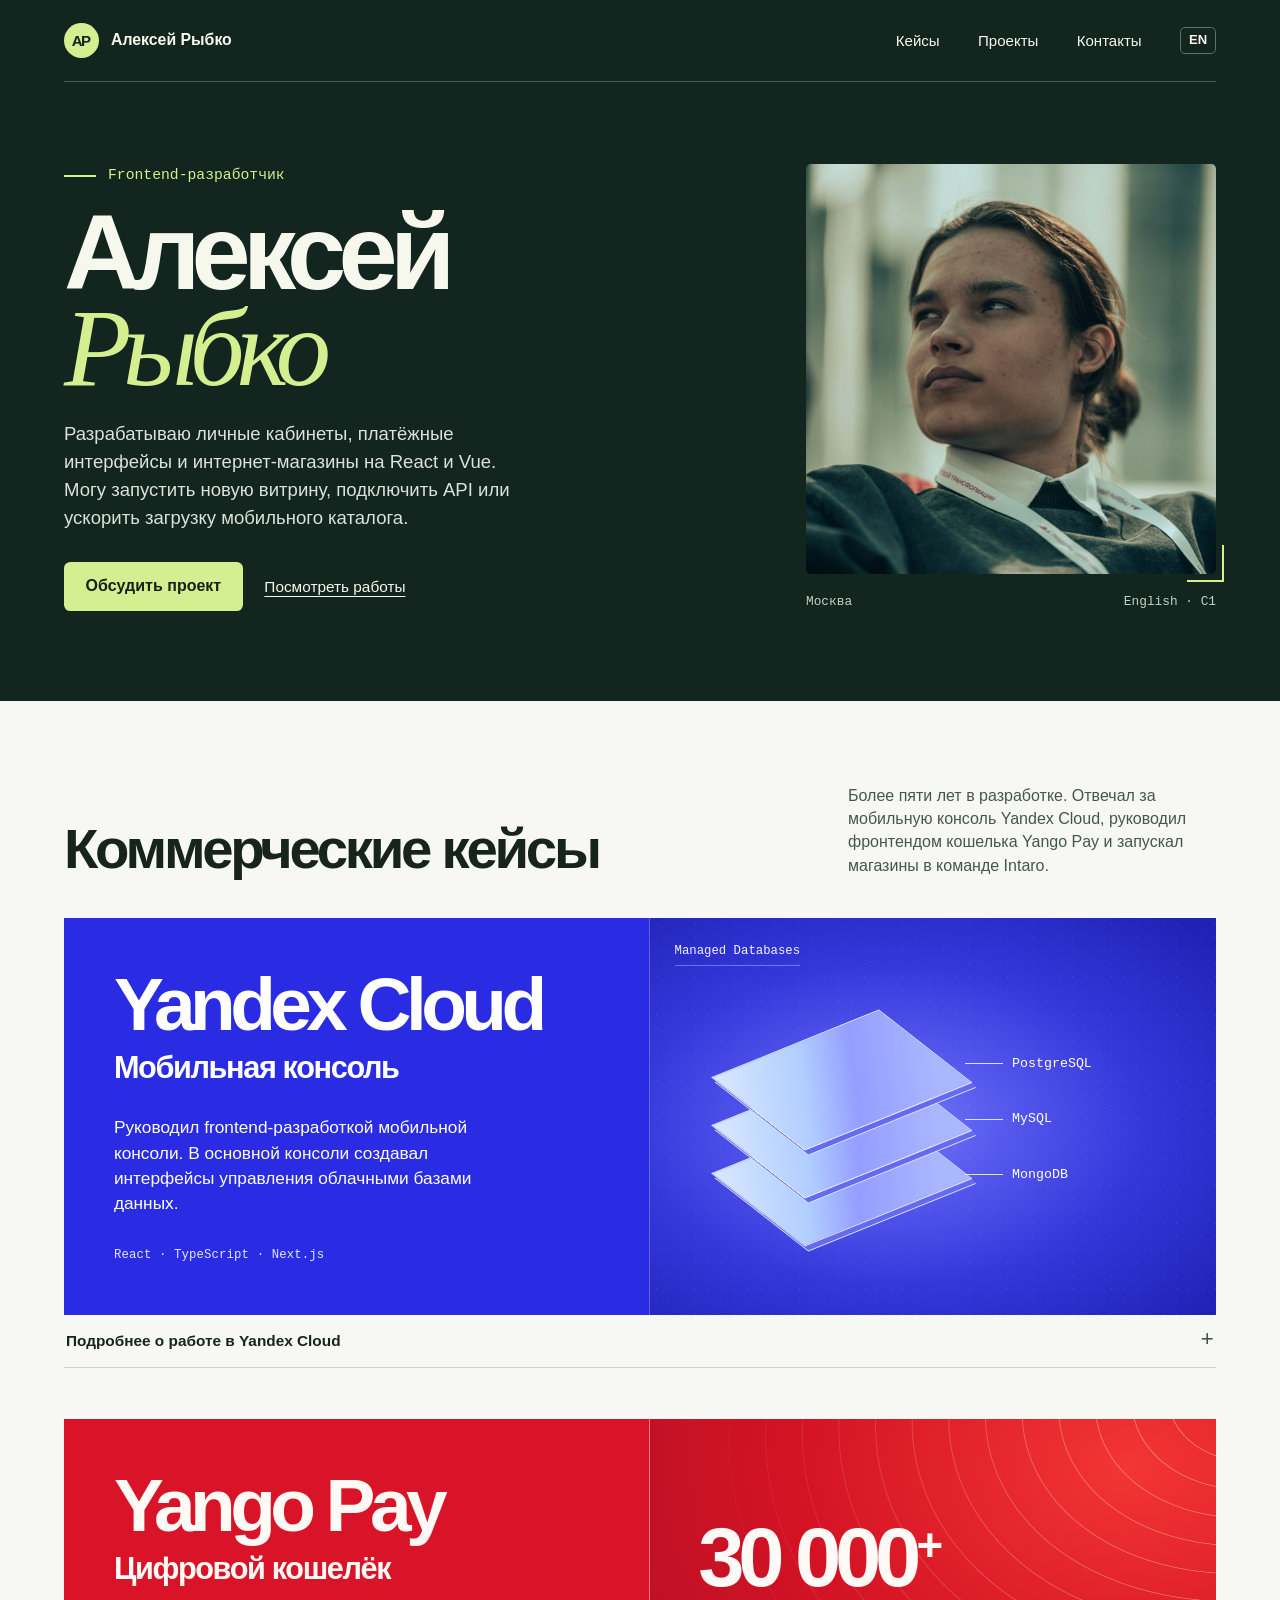
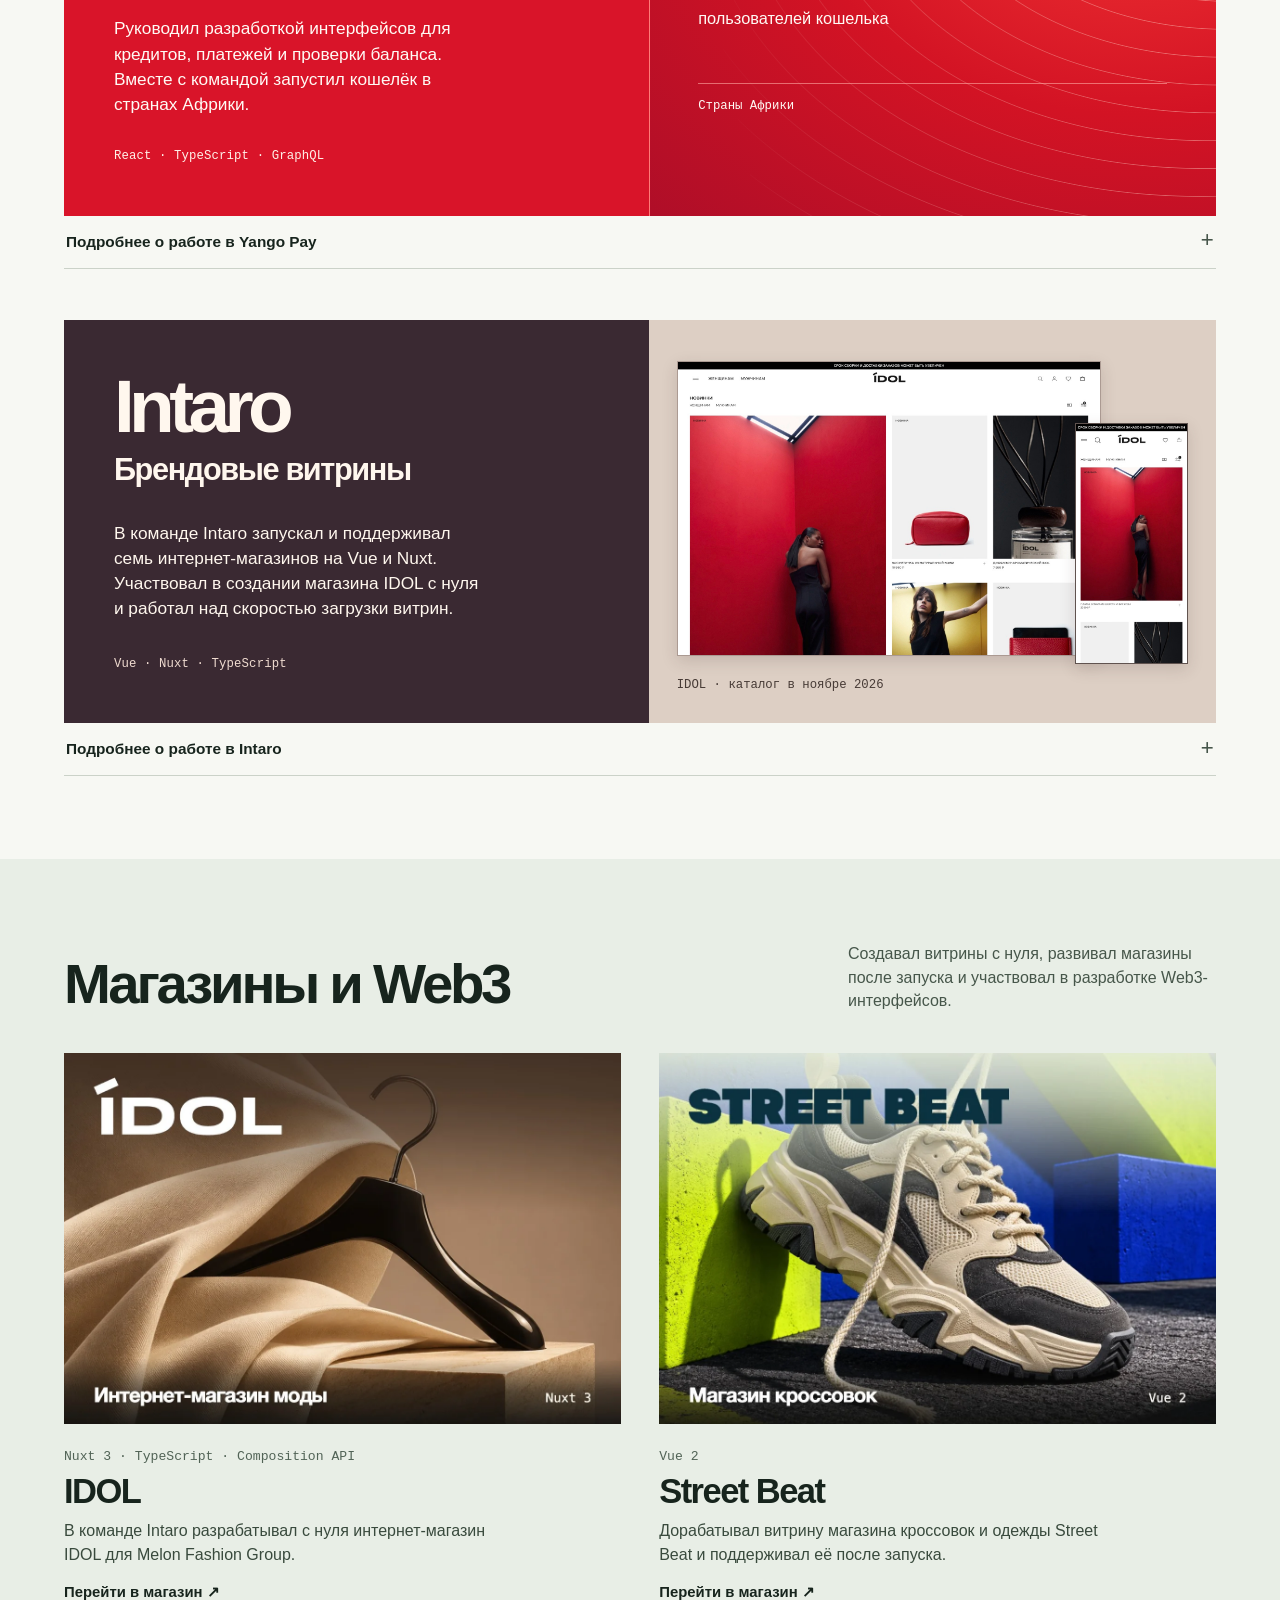
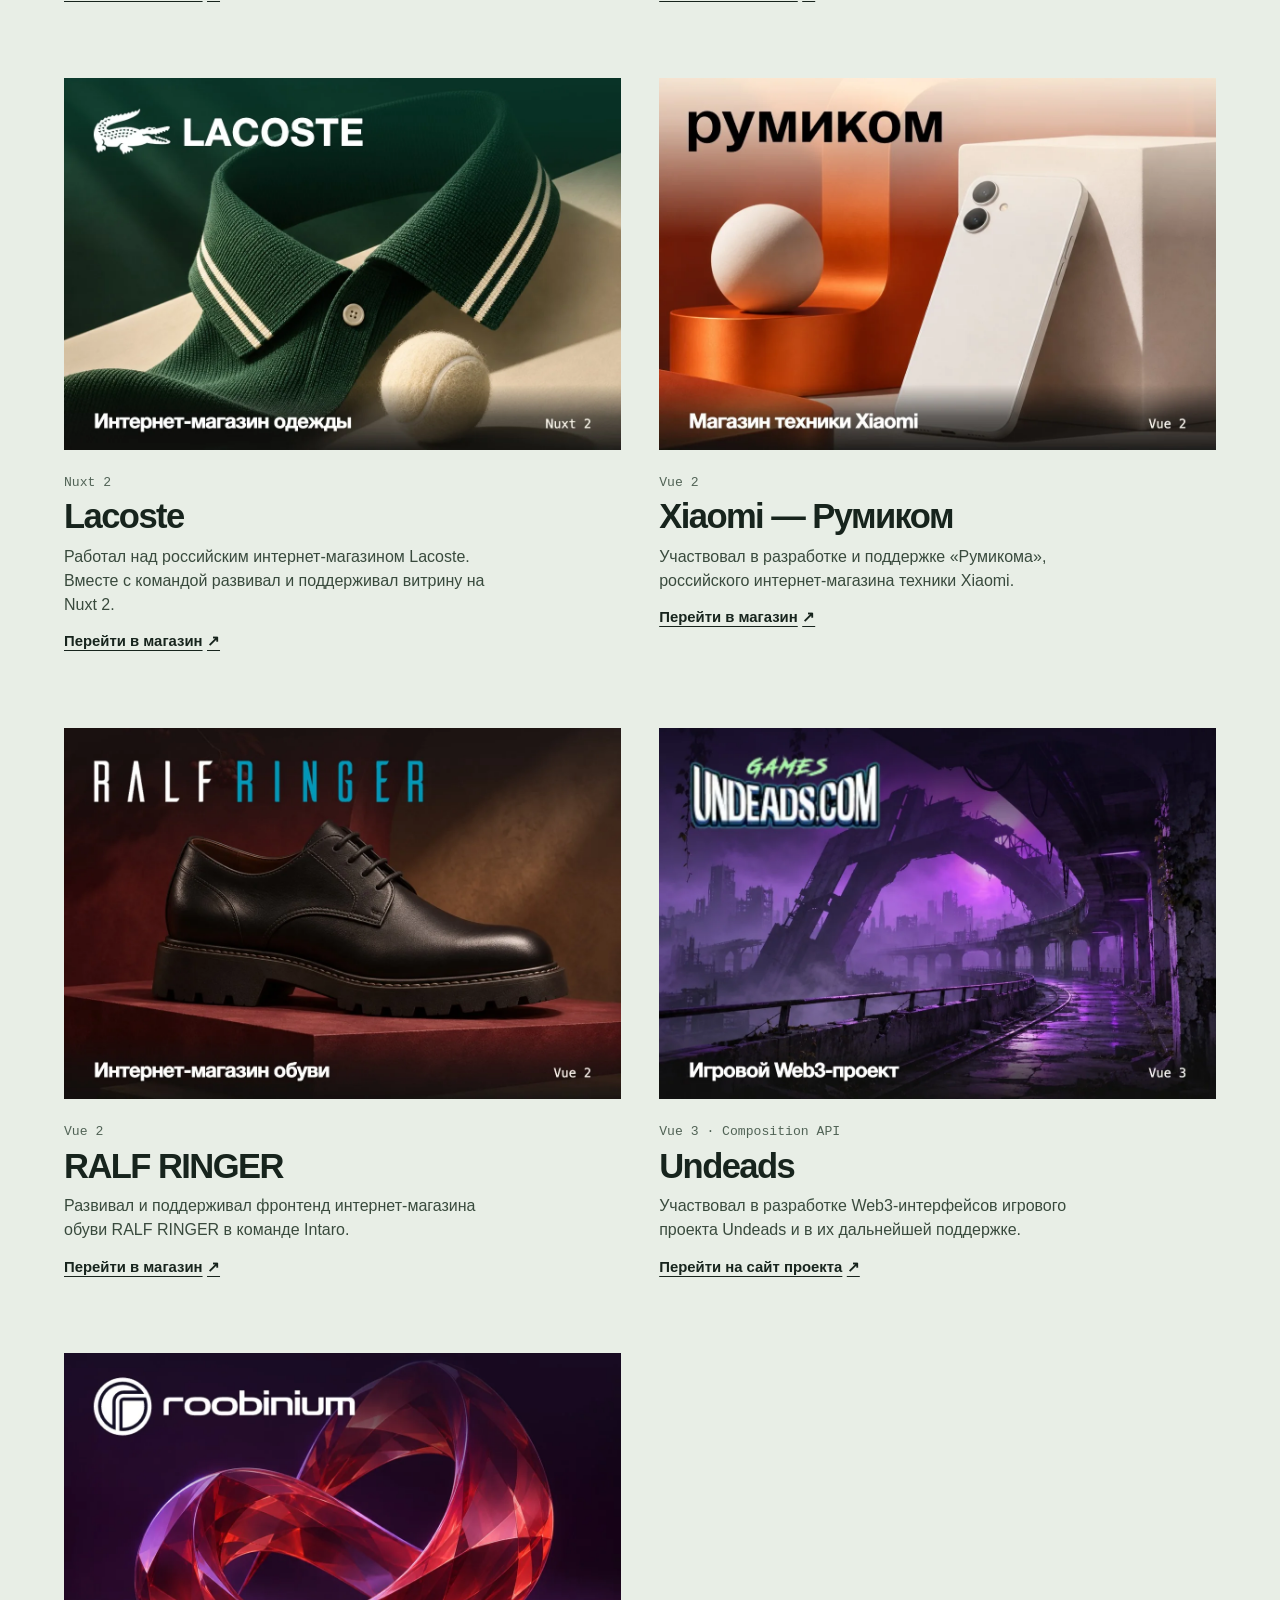
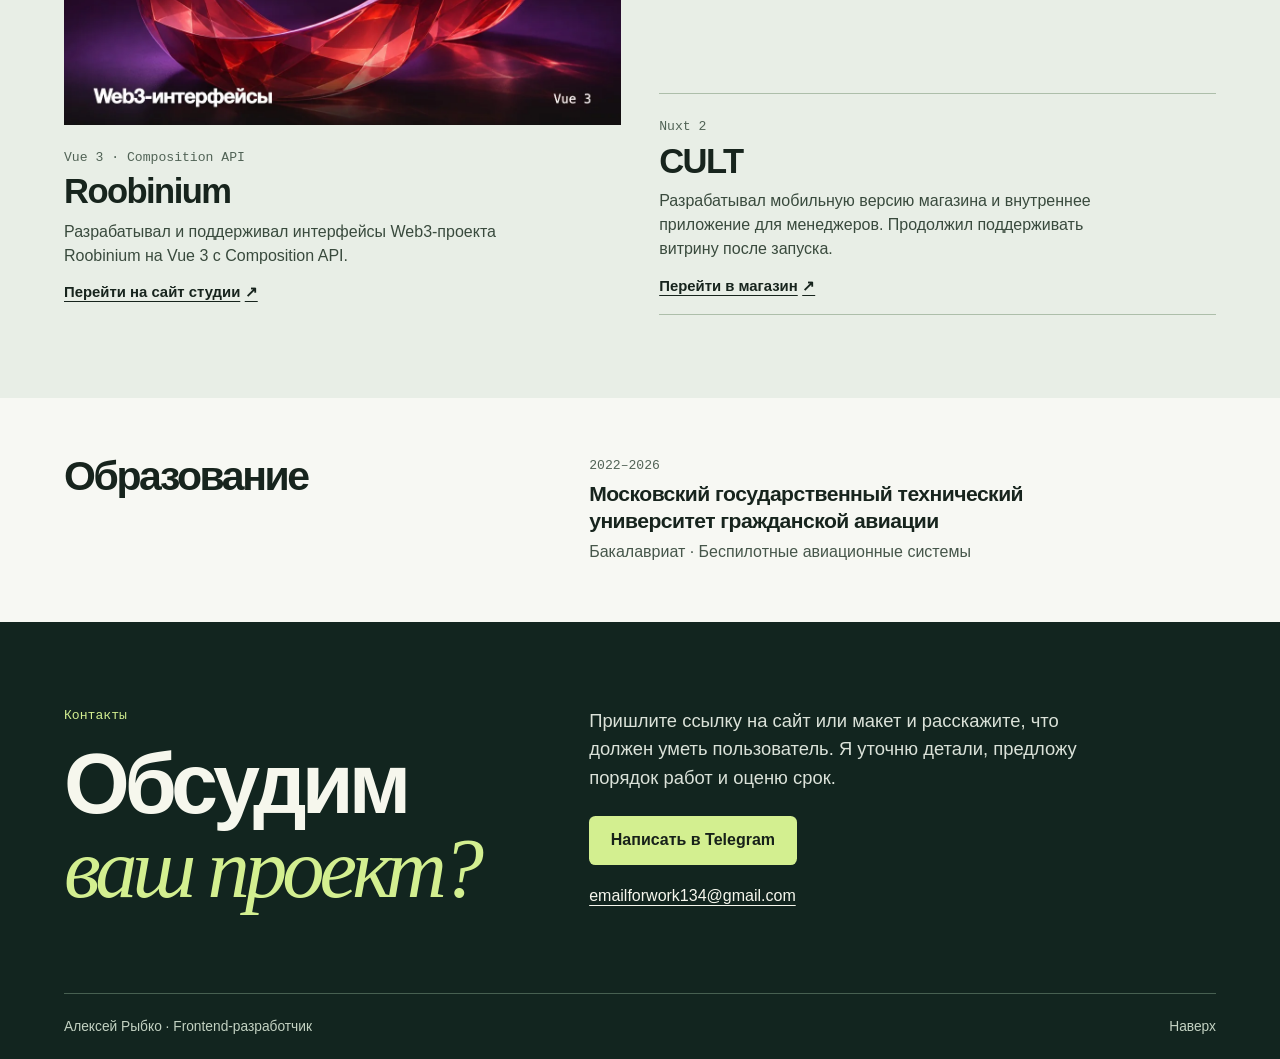
==== commit 53e8d093: "Remove specific launch locations from Yango Pay case" ====
--- a/index.html
+++ b/index.html
@@ -68,12 +68,12 @@
           <div class="case-poster">
             <div class="case-intro">
               <h3 id="pay-title">Yango Pay<span>Цифровой кошелёк</span></h3>
-              <p>Руководил разработкой интерфейсов для кредитов, платежей и проверки баланса. Вместе с командой запустил кошелёк в трёх странах.</p>
+              <p>Руководил разработкой интерфейсов для кредитов, платежей и проверки баланса. Вместе с командой запустил кошелёк в странах Африки.</p>
               <p class="case-stack">React · TypeScript · GraphQL</p>
             </div>
             <div class="wallet-art">
               <div class="wallet-metric"><strong>30 000<span>+</span></strong><span>пользователей кошелька</span></div>
-              <ul class="wallet-markets" role="list"><li>Кот-д’Ивуар</li><li>Замбия</li><li>Пакистан</li></ul>
+              <ul class="wallet-markets" role="list"><li>Страны Африки</li></ul>
             </div>
           </div>
           <details>
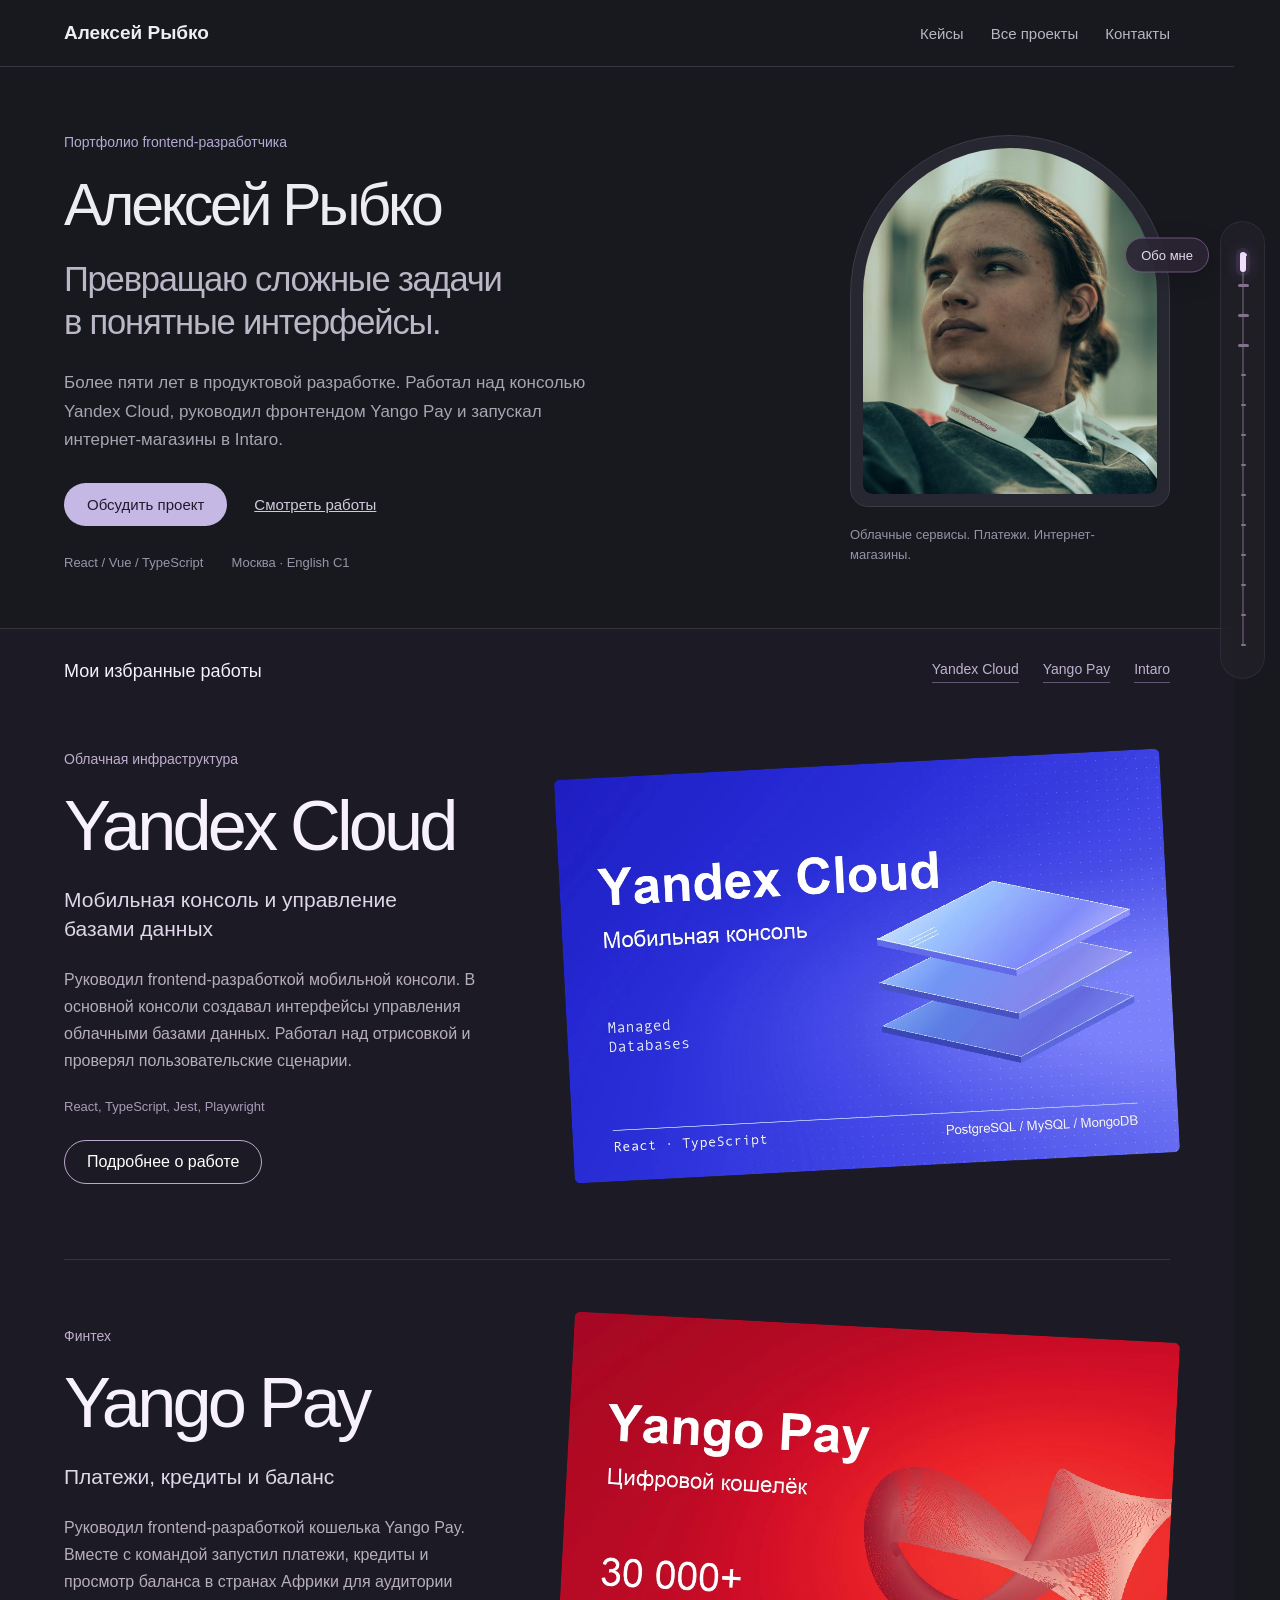
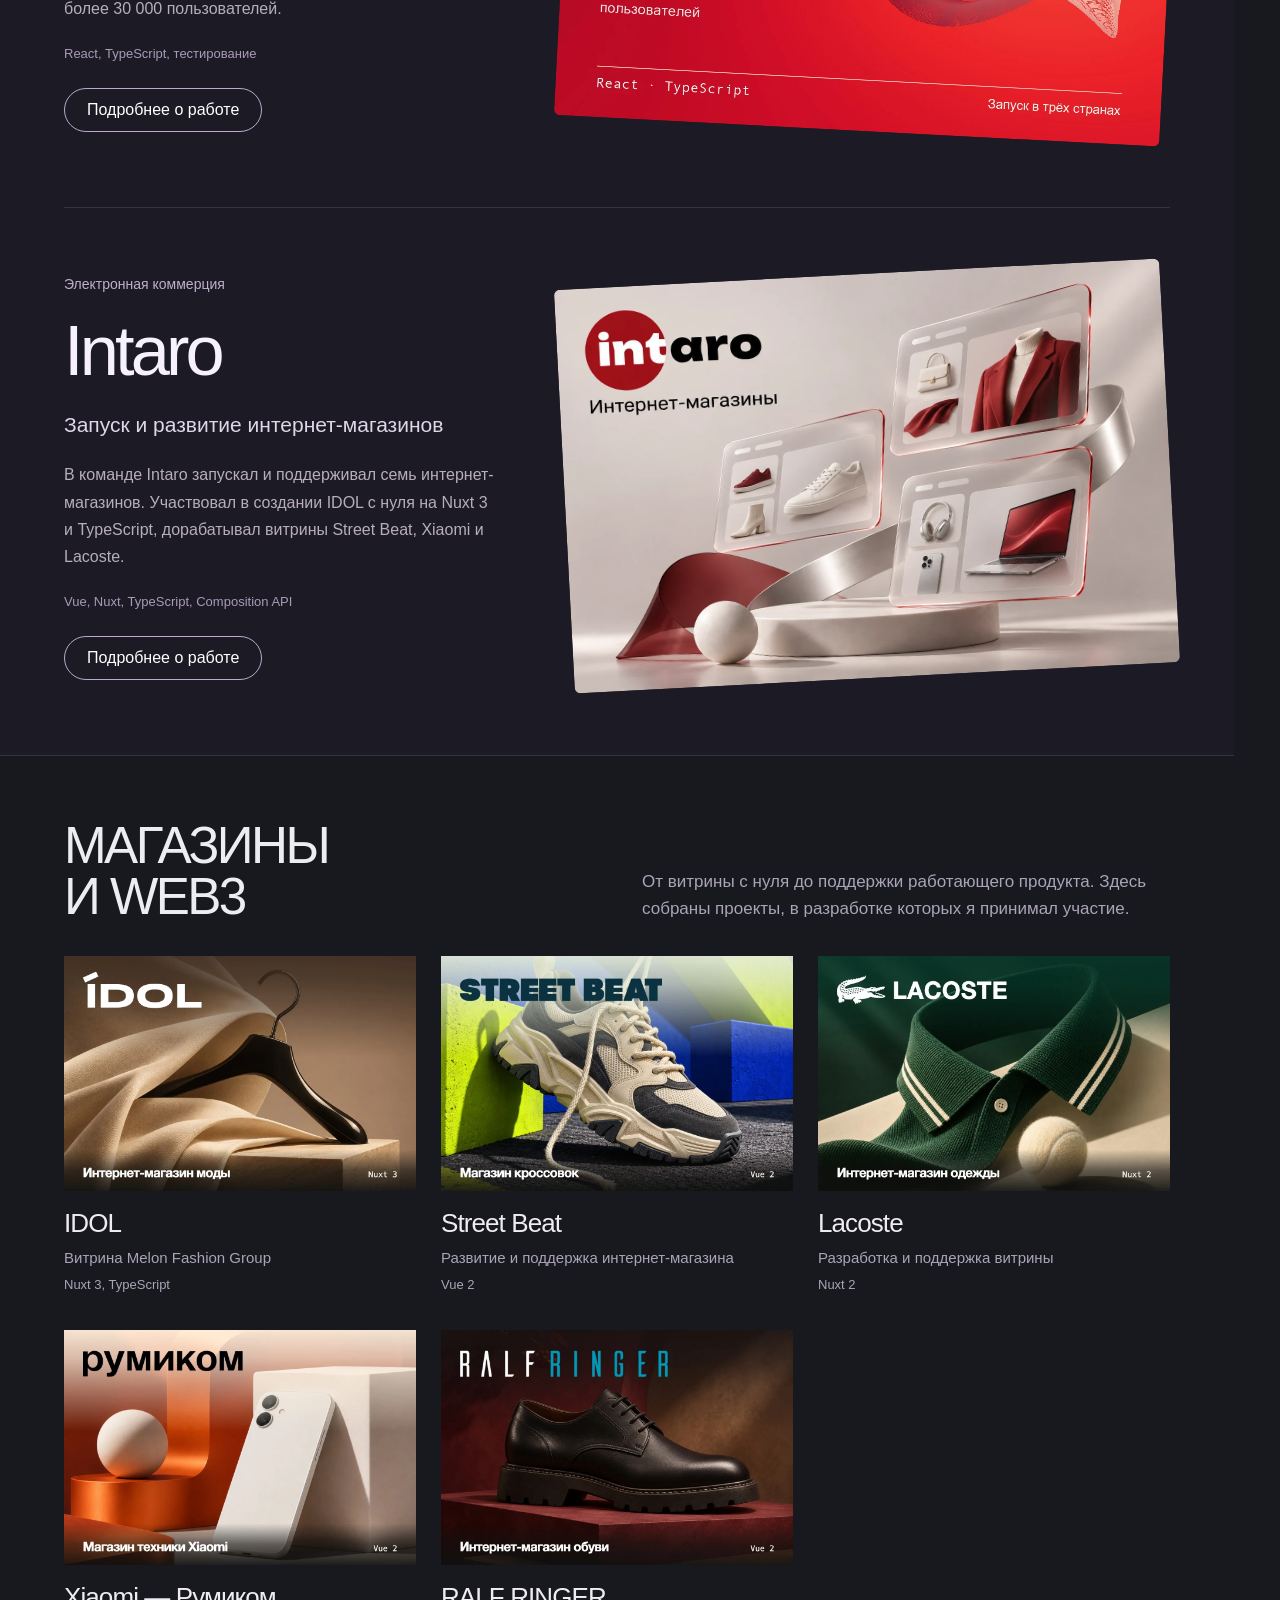
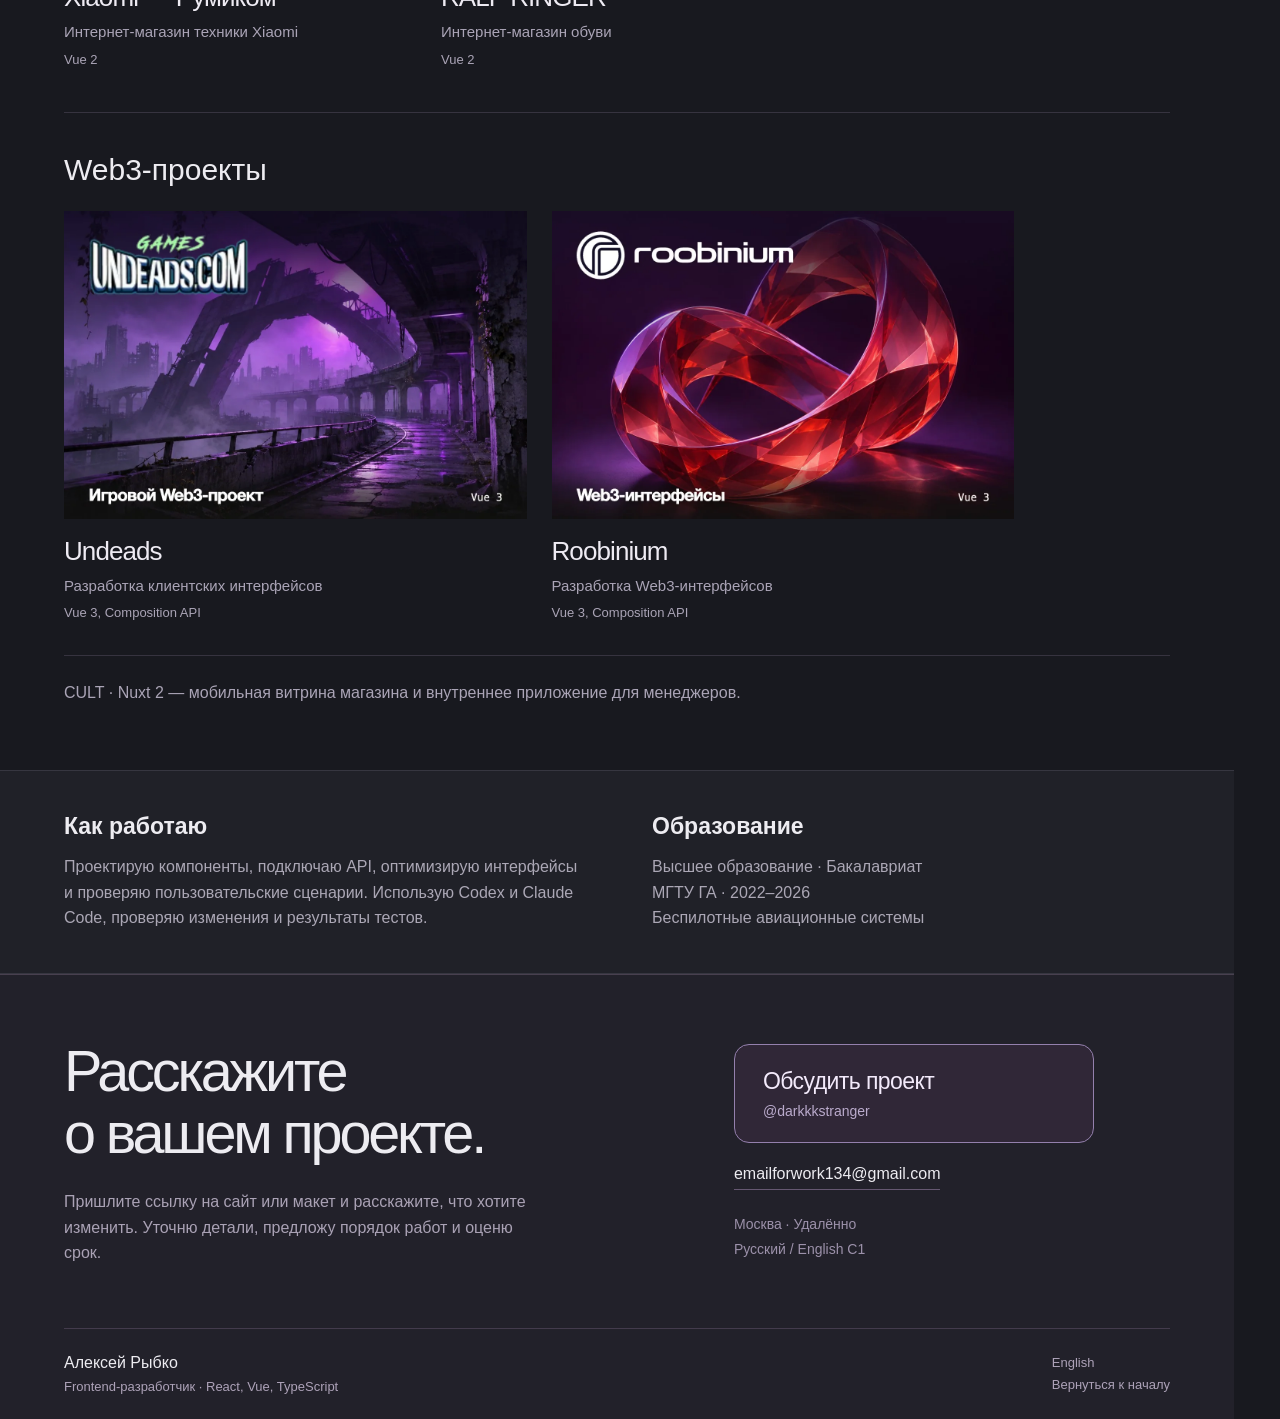
==== commit 1fc9b0f7: "Publish approved dark portfolio with responsive section navigation" ====
--- a/index.html
+++ b/index.html
@@ -1,214 +1,136 @@
-<!doctype html>
-<html lang="ru">
-<head>
-  <meta charset="utf-8">
-  <meta name="viewport" content="width=device-width, initial-scale=1">
-  <meta name="theme-color" content="#12251f">
-  <meta name="description" content="Алексей Рыбко, frontend-разработчик. Мобильная консоль Yandex Cloud, кошелёк Yango Pay, семь интернет-магазинов Intaro и Web3-интерфейсы.">
-  <meta property="og:title" content="Алексей Рыбко — frontend-разработчик">
-  <meta property="og:description" content="Мобильная консоль Yandex Cloud, кошелёк Yango Pay, интернет-магазины и Web3-проекты.">
-  <meta property="og:type" content="website">
-  <meta property="og:image" content="https://leharybkoha.github.io/aleksei-rybko.jpg">
-  <link rel="alternate" hreflang="en" href="en.html">
-  <link rel="stylesheet" href="style.css?v=cae00b96e2">
-  <title>Алексей Рыбко — frontend-разработчик</title>
-</head>
-<body>
-<a class="skip" href="#main">К содержанию</a>
-<header class="top">
-  <div class="wrap top-inner">
-    <a class="identity" href="#main" aria-label="Алексей Рыбко, в начало"><span class="monogram" aria-hidden="true">АР</span><span>Алексей Рыбко</span></a>
-    <nav aria-label="Навигация"><a href="#work">Кейсы</a><a href="#projects">Проекты</a><a href="#contact">Контакты</a><a class="language" lang="en" hreflang="en" href="en.html">EN</a></nav>
-  </div>
-</header>
-<main id="main">
-  <section class="hero" aria-labelledby="name">
-    <div class="wrap hero-grid">
-      <div class="intro">
-        <p class="role"><span class="short-rule" aria-hidden="true"></span>Frontend-разработчик</p>
-        <h1 id="name">Алексей<br><em>Рыбко</em></h1>
-        <p class="lede">Разрабатываю личные кабинеты, платёжные интерфейсы и интернет-магазины на React и Vue. Могу запустить новую витрину, подключить API или ускорить загрузку мобильного каталога.</p>
-        <div class="hero-actions"><a class="button primary" href="https://t.me/darkkkstranger">Обсудить проект</a><a class="underlink" href="#work">Посмотреть работы</a></div>
-      </div>
-      <figure class="portrait"><div class="portrait-frame"><img src="aleksei-rybko.jpg" width="640" height="640" alt="Алексей Рыбко" fetchpriority="high"></div><figcaption><span>Москва</span><span>English · C1</span></figcaption></figure>
-    </div>
-  </section>
-  <section class="work-section" id="work" aria-labelledby="work-title">
-    <div class="wrap">
-      <div class="section-head"><h2 id="work-title">Коммерческие кейсы</h2><p>Более пяти лет в разработке. Отвечал за мобильную консоль Yandex Cloud, руководил фронтендом кошелька Yango Pay и запускал магазины в команде Intaro.</p></div>
-      <div class="cases">
-        <article class="case case-cloud" aria-labelledby="cloud-title">
-          <div class="case-poster">
-            <div class="case-intro">
-              <h3 id="cloud-title">Yandex Cloud<span>Мобильная консоль</span></h3>
-              <p>Руководил frontend-разработкой мобильной консоли. В основной консоли создавал интерфейсы управления облачными базами данных.</p>
-              <p class="case-stack">React · TypeScript · Next.js</p>
-            </div>
-            <div class="database-art" role="img" aria-label="Интерфейсы управления базами данных PostgreSQL, MySQL и MongoDB.">
-              <span class="database-caption" aria-hidden="true">Managed Databases</span>
-              <i class="database-slab slab-three" aria-hidden="true"></i>
-              <i class="database-slab slab-two" aria-hidden="true"></i>
-              <i class="database-slab slab-one" aria-hidden="true"></i>
-              <span class="database-label label-one" aria-hidden="true">PostgreSQL</span>
-              <span class="database-label label-two" aria-hidden="true">MySQL</span>
-              <span class="database-label label-three" aria-hidden="true">MongoDB</span>
-            </div>
-          </div>
-          <details>
-            <summary>Подробнее о работе в Yandex Cloud</summary>
-            <div class="case-notes">
-              <p class="meta">Яндекс · ноябрь 2023 — март 2024</p>
-              <p>Устранял проблемы с отрисовкой интерфейса. Проверял поведение компонентов в Jest и сквозные пользовательские сценарии в Playwright.</p>
-              <p class="stack">React · TypeScript · REST API · Jest · Playwright</p>
-              <a class="text-link" href="https://yandex.cloud/">Сайт Yandex Cloud</a>
-            </div>
-          </details>
-        </article>
-        <article class="case case-pay" aria-labelledby="pay-title">
-          <div class="case-poster">
-            <div class="case-intro">
-              <h3 id="pay-title">Yango Pay<span>Цифровой кошелёк</span></h3>
-              <p>Руководил разработкой интерфейсов для кредитов, платежей и проверки баланса. Вместе с командой запустил кошелёк в странах Африки.</p>
-              <p class="case-stack">React · TypeScript · GraphQL</p>
-            </div>
-            <div class="wallet-art">
-              <div class="wallet-metric"><strong>30 000<span>+</span></strong><span>пользователей кошелька</span></div>
-              <ul class="wallet-markets" role="list"><li>Страны Африки</li></ul>
-            </div>
-          </div>
-          <details>
-            <summary>Подробнее о работе в Yango Pay</summary>
-            <div class="case-notes">
-              <p class="meta">Яндекс · с марта 2024</p>
-              <p>Согласовывал сценарии с менеджерами продукта, backend-разработчиками и QA. Переработал более 1 500 модульных тестов и вдвое сократил время их прогона.</p>
-              <p class="stack">React · TypeScript · Next.js · GraphQL · Jest</p>
-            </div>
-          </details>
-        </article>
-        <article class="case case-intaro" aria-labelledby="intaro-title">
-          <div class="case-poster">
-            <div class="case-intro">
-              <h3 id="intaro-title">Intaro<span>Брендовые витрины</span></h3>
-              <p>В команде Intaro запускал и поддерживал семь интернет-магазинов на Vue и Nuxt. Участвовал в создании магазина IDOL с нуля и работал над скоростью загрузки витрин.</p>
-              <p class="case-stack">Vue · Nuxt · TypeScript</p>
-            </div>
-            <figure class="store-art">
-              <div class="store-frames">
-                <img class="store-desktop" src="idol-desktop.jpg" alt="Каталог новинок интернет-магазина IDOL на компьютере и телефоне." width="1440" height="1000" loading="lazy" decoding="async">
-                <img class="store-mobile" src="idol-mobile.jpg" alt="" width="390" height="844" loading="lazy" decoding="async">
-              </div>
-              <figcaption>IDOL · каталог в ноябре 2026</figcaption>
-            </figure>
-          </div>
-          <details>
-            <summary>Подробнее о работе в Intaro</summary>
-            <div class="case-notes">
-              <p class="meta">Intaro · июль 2022 — ноябрь 2023</p>
-              <p>Работал с витринами Lacoste, Xiaomi, Street Beat, Samsung Galaxy Store, Ralf Ringer, IDOL и Beurer. Настраивал отложенную загрузку компонентов и делил JavaScript на части. Отслеживал время появления основного контента и смещения элементов страницы.</p>
-              <p class="stack">Vue 2/3 · Nuxt · TypeScript · Pinia · SSR</p>
-              <div class="case-links"><a class="text-link" href="https://idol.ru/catalog/new/">Каталог IDOL</a><a class="text-link" href="https://street-beat.ru/">Витрина Street Beat</a></div>
-            </div>
-          </details>
-        </article>
-      </div>
-    </div>
-  </section>
-  <section class="projects-section" id="projects" aria-labelledby="projects-title">
-    <div class="wrap">
-      <div class="section-head">
-        <h2 id="projects-title">Магазины и Web3</h2>
-        <p>Создавал витрины с нуля, развивал магазины после запуска и участвовал в разработке Web3-интерфейсов.</p>
-      </div>
-      <div class="project-gallery">
-        <article class="project-card">
-          <img class="project-cover" src="cover-idol.webp" width="900" height="600" alt="" loading="lazy" decoding="async">
-          <div class="project-body">
-            <p class="meta">Nuxt 3 · TypeScript · Composition API</p>
-            <h3>IDOL</h3>
-            <p>В команде Intaro разрабатывал с нуля интернет-магазин IDOL для Melon Fashion Group.</p>
-            <a class="project-link" href="https://idol.ru/" aria-label="Перейти в магазин — IDOL">Перейти в магазин<span aria-hidden="true"> ↗</span></a>
-          </div>
-        </article>
-        <article class="project-card">
-          <img class="project-cover" src="cover-street-beat.webp" width="900" height="600" alt="" loading="lazy" decoding="async">
-          <div class="project-body">
-            <p class="meta">Vue 2</p>
-            <h3>Street Beat</h3>
-            <p>Дорабатывал витрину магазина кроссовок и одежды Street Beat и поддерживал её после запуска.</p>
-            <a class="project-link" href="https://street-beat.ru/" aria-label="Перейти в магазин — Street Beat">Перейти в магазин<span aria-hidden="true"> ↗</span></a>
-          </div>
-        </article>
-        <article class="project-card">
-          <img class="project-cover" src="cover-lacoste.webp" width="900" height="600" alt="" loading="lazy" decoding="async">
-          <div class="project-body">
-            <p class="meta">Nuxt 2</p>
-            <h3>Lacoste</h3>
-            <p>Работал над российским интернет-магазином Lacoste. Вместе с командой развивал и поддерживал витрину на Nuxt 2.</p>
-            <a class="project-link" href="https://lacoste.ru/" aria-label="Перейти в магазин — Lacoste">Перейти в магазин<span aria-hidden="true"> ↗</span></a>
-          </div>
-        </article>
-        <article class="project-card">
-          <img class="project-cover" src="cover-xiaomi.webp" width="900" height="600" alt="" loading="lazy" decoding="async">
-          <div class="project-body">
-            <p class="meta">Vue 2</p>
-            <h3>Xiaomi — Румиком</h3>
-            <p>Участвовал в разработке и поддержке «Румикома», российского интернет-магазина техники Xiaomi.</p>
-            <a class="project-link" href="https://ru-mi.com/" aria-label="Перейти в магазин — Xiaomi — Румиком">Перейти в магазин<span aria-hidden="true"> ↗</span></a>
-          </div>
-        </article>
-        <article class="project-card">
-          <img class="project-cover" src="cover-ralf-ringer.webp" width="900" height="600" alt="" loading="lazy" decoding="async">
-          <div class="project-body">
-            <p class="meta">Vue 2</p>
-            <h3>RALF RINGER</h3>
-            <p>Развивал и поддерживал фронтенд интернет-магазина обуви RALF RINGER в команде Intaro.</p>
-            <a class="project-link" href="https://ralf.ru/" aria-label="Перейти в магазин — RALF RINGER">Перейти в магазин<span aria-hidden="true"> ↗</span></a>
-          </div>
-        </article>
-        <article class="project-card">
-          <img class="project-cover" src="cover-undeads.webp" width="900" height="600" alt="" loading="lazy" decoding="async">
-          <div class="project-body">
-            <p class="meta">Vue 3 · Composition API</p>
-            <h3>Undeads</h3>
-            <p>Участвовал в разработке Web3-интерфейсов игрового проекта Undeads и в их дальнейшей поддержке.</p>
-            <a class="project-link" href="https://undeads.com/" aria-label="Перейти на сайт проекта — Undeads">Перейти на сайт проекта<span aria-hidden="true"> ↗</span></a>
-          </div>
-        </article>
-        <article class="project-card">
-          <img class="project-cover" src="cover-roobinium.webp" width="900" height="600" alt="" loading="lazy" decoding="async">
-          <div class="project-body">
-            <p class="meta">Vue 3 · Composition API</p>
-            <h3>Roobinium</h3>
-            <p>Разрабатывал и поддерживал интерфейсы Web3-проекта Roobinium на Vue 3 с Composition API.</p>
-            <a class="project-link" href="https://roobinium.ca/" aria-label="Перейти на сайт студии — Roobinium">Перейти на сайт студии<span aria-hidden="true"> ↗</span></a>
-          </div>
-        </article>
-        <article class="project-card project-card-text">
-          <div class="project-body">
-            <p class="meta">Nuxt 2</p>
-            <h3>CULT</h3>
-            <p>Разрабатывал мобильную версию магазина и внутреннее приложение для менеджеров. Продолжил поддерживать витрину после запуска.</p>
-            <a class="project-link" href="https://cult-brand.ru/" aria-label="Перейти в магазин — CULT">Перейти в магазин<span aria-hidden="true"> ↗</span></a>
-          </div>
-        </article>
-      </div>
-    </div>
-  </section>
-  <section id="education" class="education" aria-labelledby="education-title">
-    <div class="wrap education-inner">
-      <h2 id="education-title">Образование</h2>
-      <div class="degree">
-        <p class="meta">2022–2026</p>
-        <h3>Московский государственный технический университет гражданской авиации</h3>
-        <p>Бакалавриат · Беспилотные авиационные системы</p>
-      </div>
-    </div>
-  </section>
-  <section class="contact-section" id="contact" aria-labelledby="contact-title">
-    <div class="wrap contact-grid"><div><p class="eyebrow">Контакты</p><h2 id="contact-title">Обсудим<br><em>ваш проект?</em></h2></div>
-      <div class="contact-copy"><p>Пришлите ссылку на сайт или макет и расскажите, что должен уметь пользователь. Я уточню детали, предложу порядок работ и оценю срок.</p><a class="button primary" href="https://t.me/darkkkstranger">Написать в Telegram</a><a class="contact-email" href="mailto:emailforwork134@gmail.com">emailforwork134@gmail.com</a></div></div>
-  </section>
-</main>
-<footer><div class="wrap footer-inner"><span>Алексей Рыбко · Frontend-разработчик</span><a href="#main">Наверх</a></div></footer>
-</body>
-</html>
+<!doctype html><html lang="ru"><head><meta charset="utf-8"><meta name="viewport" content="width=device-width,initial-scale=1"><meta name="theme-color" content="#18191f"><title>Алексей Рыбко — портфолио frontend-разработчика</title><style>*{box-sizing:border-box}body{margin:0;font-family:Arial,Helvetica,sans-serif}a{color:inherit}button{font:inherit;cursor:pointer}a,button{touch-action:manipulation}button:focus-visible,a:focus-visible{outline:3px solid #ed8c22;outline-offset:5px}button{color:inherit}h1,h2,h3,p{margin:0}h1,h2,h3{text-wrap:balance}p{line-height:1.6}img{display:block;max-width:100%;height:auto}.back{font-size:14px;text-decoration:none}.skip{position:fixed;top:-100px;left:16px;padding:12px;background:white;color:black;z-index:99}.skip:focus{top:8px}.contact{text-decoration:none}.contact:hover{text-decoration:underline}dialog{width:min(850px,94vw);max-height:90dvh;border:0;padding:0;background:#f7f8fa;color:#182132;overscroll-behavior:contain}dialog::backdrop{background:#101322b8;backdrop-filter:blur(8px)}.dialog-image{width:100%;aspect-ratio:3/2;object-fit:cover}.dialog-copy{padding:28px}.dialog-copy p{margin:18px 0}.dialog-copy h2{font-size:34px}.close{position:absolute;right:12px;top:12px;border:0;border-radius:40px;padding:12px 18px;background:white;color:#172033}.tech{font-size:14px}.dialog-copy a{display:inline-block;margin-top:15px} @media(prefers-reduced-motion:reduce){*{transition:none!important;animation:none!important;scroll-behavior:auto!important}}
+
+html{scroll-behavior:smooth}body{background:#f7f5ec;color:#252322}.wrap{max-width:1440px;margin:auto;padding-inline:5vw}.top{background:#f2df46}.top-inner{display:flex;align-items:center;justify-content:space-between;gap:22px;padding-block:22px;border-bottom:1px solid #302c2a}.signature{font-size:19px;font-weight:700;text-decoration:none}.top nav{display:flex;gap:27px;font-size:15px}.top nav a{text-decoration:none}.top nav a:hover{text-decoration:underline}
+.intro{background:#f2df46}.intro-grid{display:grid;grid-template-columns:1.1fr 1fr;gap:70px;padding-block:38px 40px;align-items:center}.role{font-size:16px;margin-bottom:16px}.intro h1{font-family:Impact,"Arial Narrow",Arial,sans-serif;font-size:clamp(58px,7.8vw,120px);line-height:.95;letter-spacing:-.025em;font-weight:400}.intro-summary{display:grid;grid-template-columns:95px 1fr;gap:25px;align-items:start}.portrait{width:95px;height:120px;object-fit:cover;border-radius:48px 48px 4px 4px}.intro-summary p{font-size:18px;max-width:500px;line-height:1.55}.intro-meta{font-size:14px!important;margin-top:13px}.intro-actions{display:flex;gap:24px;align-items:center;margin-top:19px;font-size:15px}.intro-actions a{padding:11px 0}.intro-actions .write{background:#27212e;color:white;border-radius:30px;padding:12px 20px;text-decoration:none}
+.showroom{background:#1b1427;color:#f7f0ff;overflow:clip}.showroom-head{display:flex;justify-content:space-between;align-items:start;gap:28px;padding-top:32px}.showroom-head h2{font-size:18px;font-weight:400}.showroom-head p{font-size:14px;color:#bcadce;max-width:420px;line-height:1.5}.stage{display:grid;grid-template-columns:minmax(0,.8fr) minmax(0,1.3fr);gap:55px;align-items:center;padding-block:33px 38px;min-height:460px}.stage>div{min-width:0}.stage-sub{font-size:14px;color:#bfafce}.stage h3{font-size:clamp(48px,6.5vw,96px);font-weight:400;line-height:.96;letter-spacing:-.055em;margin-block:17px 21px;overflow-wrap:anywhere}.stage-copy{font-size:17px;max-width:340px;color:#ded1ed}.open{background:transparent;border:1px solid #bba8cc;color:white;padding:12px 22px;border-radius:30px;margin-top:23px}.open:hover{background:#f2df46;color:#221a2d}.floating{position:relative;padding:20px 24px;perspective:1200px}.floating:before{content:"";position:absolute;inset:-5% 0;border:1px solid #634d78;border-radius:50%;transform:rotate(-12deg)}.floating img{position:relative;width:100%;aspect-ratio:3/2;object-fit:contain;transform:rotate(-4deg);transition:transform .3s ease}.floating:hover img{transform:rotate(0) scale(1.02)}.footer{border-top:1px solid #60466e;display:flex;justify-content:space-between;align-items:center;gap:18px;padding-block:20px 26px}.stage-tabs{display:flex;gap:30px}.stage-tabs button{background:transparent;color:#b7a6c7;border:0;border-bottom:1px solid transparent;padding:11px 0}.stage-tabs button[aria-pressed=true]{color:white;border-color:#f2df46}.switch{display:flex;gap:12px}.switch button{width:40px;height:40px;background:transparent;border:1px solid #7b668c;border-radius:50%;color:white}.switch button:hover{background:#60466e}
+.gallery{padding-block:64px}.gallery-head{display:grid;grid-template-columns:1fr 1fr;gap:50px;align-items:end;margin-bottom:34px}.gallery-head h2{font-family:Impact,"Arial Narrow",Arial,sans-serif;font-weight:400;font-size:clamp(42px,5vw,72px);letter-spacing:-.025em;line-height:1}.gallery-head p{font-size:17px;line-height:1.6;max-width:510px;color:#625c57}.gallery-grid{display:grid;grid-template-columns:repeat(3,minmax(0,1fr));gap:38px 25px}.project-card{min-width:0;padding:0;background:transparent;text-align:left;border:0;color:#29242a}.project-card img{width:100%;aspect-ratio:3/2;object-fit:cover;transition:transform .2s}.project-card:hover img{transform:translateY(-4px)}.card-info{display:grid;gap:8px;padding-top:17px}.card-info strong{font-size:26px;font-weight:500;letter-spacing:-.035em}.card-info>span{font-size:15px;color:#615b56;line-height:1.5}.card-info small{font-size:13px;color:#615b56}.web3{border-top:1px solid #c9c4b7;padding-top:40px;margin-top:45px}.web3 h3{font-size:30px;font-weight:500;margin-bottom:24px}.web3 .gallery-grid{grid-template-columns:repeat(2,minmax(0,1fr));max-width:950px}.cult{border-top:1px solid #c9c4b7;padding-top:24px;margin-top:35px;font-size:16px;color:#615b56}.experience{background:#e8e5db;padding-block:42px}.experience-grid{display:grid;grid-template-columns:1fr 1fr;gap:70px}.experience h2{font-size:23px;margin-bottom:14px}.experience p{font-size:16px;color:#5d5854}.contact-section{background:#f2df46;padding-block:45px}.contact-inner{display:flex;justify-content:space-between;gap:30px;align-items:center}.contact-inner h2{font-size:clamp(32px,4vw,55px);letter-spacing:-.04em}.contact-inner a{background:#21192c;color:white;padding:17px 25px;border-radius:30px;text-decoration:none;white-space:nowrap}.credits{padding-block:20px;display:flex;justify-content:space-between;font-size:14px;color:#625c57}section{scroll-margin-top:20px}
+@media(max-width:1000px){.intro-grid{gap:30px}.intro-summary{grid-template-columns:70px 1fr;gap:18px}.portrait{width:70px;height:95px}.intro-summary p{font-size:16px}.stage{gap:20px;min-height:370px}.gallery-grid{grid-template-columns:repeat(2,minmax(0,1fr))}}
+@media(max-width:650px){.top-inner{padding-block:17px}.signature{font-size:15px}.top nav{gap:15px;font-size:13px}.intro-grid{grid-template-columns:1fr;gap:27px;padding-block:28px 32px}.intro h1{font-size:20vw}.role{font-size:14px;margin-bottom:12px}.intro-summary{grid-template-columns:70px 1fr;gap:18px}.intro-summary p{font-size:16px}.intro-actions{flex-wrap:wrap;gap:14px;font-size:14px}.showroom-head{display:block;padding-top:25px}.showroom-head p{margin-top:10px;font-size:13px}.stage{grid-template-columns:1fr;padding-block:28px;gap:8px}.stage h3{font-size:54px;margin-block:12px}.stage-copy{font-size:15px;max-width:300px}.stage-sub{font-size:13px}.open{margin-top:16px}.floating{padding:32px 15px 20px}.footer{align-items:start;gap:12px}.stage-tabs{gap:17px;font-size:13px;flex-wrap:wrap}.switch{gap:6px}.switch button{width:32px;height:32px}.gallery{padding-block:40px}.gallery-head{grid-template-columns:1fr;gap:18px}.gallery-head p{font-size:16px}.gallery-grid,.web3 .gallery-grid{grid-template-columns:1fr}.gallery-head h2{font-size:46px}.web3{margin-top:35px}.experience-grid{grid-template-columns:1fr;gap:28px}.contact-inner{align-items:start;flex-direction:column}.credits{gap:20px;font-size:12px}.card-info strong{font-size:25px}}
+
+html{color-scheme:dark}body{background:#18191f;color:#edecf1}.top{background:#18191f}.top-inner{border-color:#35363f}.signature{color:#eeedf1}.top nav{color:#b8b7c2}.top nav a:hover{color:#fff}.intro{background:#18191f}.intro-grid{grid-template-columns:1.25fr .75fr;gap:80px;padding-block:64px 58px;align-items:center}.role{font-size:14px;color:#b4a9d2;margin-bottom:21px}.intro h1{font-family:"Helvetica Neue",Arial,sans-serif;font-size:clamp(42px,4.6vw,68px);font-weight:500;letter-spacing:-.055em;line-height:1.05;text-transform:none}.hero-statement{font-size:clamp(24px,2.7vw,38px);color:#bbb7c7;line-height:1.25;letter-spacing:-.035em;margin-top:22px}.hero-about{color:#a7a5b2;font-size:17px;max-width:550px;margin-top:24px;line-height:1.7}.intro-actions{margin-top:28px;gap:27px;color:#d0cadc}.intro-actions .write{background:#c6b8e4;color:#211b2d;padding:13px 23px}.intro-actions .write:hover{background:#ded2f6}.intro-facts{display:flex;flex-wrap:wrap;gap:12px 28px;color:#9995a8;font-size:13px;margin-top:29px}.hero-portrait{margin:0;max-width:320px;justify-self:end;width:100%}.portrait-surface{padding:12px;background:#262731;border:1px solid #3c3b47;border-radius:160px 160px 18px 18px}.portrait-surface img{width:100%;height:auto;aspect-ratio:4/4.7;object-fit:cover;border-radius:150px 150px 10px 10px}.hero-portrait figcaption{font-size:13px;line-height:1.6;color:#9691a6;margin-top:18px;max-width:250px}.showroom{background:#1c1b25;border-top:1px solid #36333f;border-bottom:1px solid #36333f}.showroom-head p{color:#9890a8}.floating:before{border-color:#51465f}.footer{border-color:#42394b}.stage-tabs button[aria-pressed=true]{border-color:#b7a4d3}.open:hover{background:#cabce6;color:#1c1726}.gallery{background:#18191f}.gallery-head h2{font-family:"Helvetica Neue",Arial,sans-serif;font-size:clamp(38px,4vw,58px);font-weight:500;letter-spacing:-.05em}.gallery-head p,.card-info>span,.card-info small{color:#aaa4b6}.project-card{color:#eeebf3}.web3,.cult{border-color:#36333f}.cult{color:#aaa4b6}.experience{background:#202128;border-block:1px solid #363640}.experience p{color:#aba7b5}.contact-section{background:#18191f}.contact-inner a{background:#c6b8e4;color:#211b2d}.credits{color:#a29aaf}dialog{background:#26232e;color:#eeebf4}.dialog-copy .tech{color:#b7a9cd}
+@media(max-width:1000px){.intro-grid{gap:40px}.hero-portrait{max-width:270px}.hero-about{font-size:16px}}
+@media(max-width:650px){.intro-grid{grid-template-columns:minmax(0,1fr);gap:30px;padding-block:35px 36px}.intro h1{font-size:46px}.role{font-size:13px;margin-bottom:19px}.hero-statement{font-size:27px;margin-top:18px}.hero-about{font-size:16px;margin-top:20px}.hero-portrait{display:flex;align-items:center;gap:22px;max-width:none;justify-self:start}.portrait-surface{width:90px;flex-shrink:0;padding:5px;border-radius:50px 50px 10px 10px}.portrait-surface img{border-radius:45px 45px 5px 5px}.hero-portrait figcaption{margin:0;max-width:190px;font-size:13px}.intro-actions{gap:22px}.intro-facts{gap:8px 18px;margin-top:24px}.gallery-head h2{font-size:40px}.top-inner{gap:15px}.top nav{gap:12px}}
+button,a.write,.contact-inner a{transition:transform .18s ease,background-color .18s ease}button:active,a.write:active,.contact-inner a:active{transform:scale(.97)}.portrait-surface{overflow:hidden}.portrait-surface img{transition:transform .5s ease}.hero-portrait:hover img{transform:scale(1.025)}.intro-actions a:focus-visible{outline-color:#c6b8e4}@media(prefers-reduced-motion:reduce){html{scroll-behavior:auto}*{animation:none!important;transition:none!important}.floating img,.floating:hover img{transform:none}.project-card:hover img,.hero-portrait:hover img{transform:none}}
+.case-navigation{display:flex;flex-wrap:wrap;gap:24px;font-size:14px;color:#bfb2d1}.case-navigation a{text-decoration:none;padding-bottom:5px;border-bottom:1px solid #655772}.case-navigation a:hover{color:#fff;border-color:#c9b5e4}.stacked-case{display:grid;grid-template-columns:minmax(0,.86fr) minmax(0,1.2fr);gap:65px;padding-block:65px 75px;align-items:center;border-bottom:1px solid #393240;scroll-margin-top:30px}.stacked-case:last-child{border-bottom:0}.case-text{min-width:0}.case-text h3{font-size:clamp(45px,5.5vw,80px);font-weight:400;line-height:1;letter-spacing:-.055em;margin:20px 0 24px}.stacked-role{font-size:21px;color:#dfd7e9;line-height:1.4;max-width:390px}.stacked-description{font-size:16px;color:#b7adbf;line-height:1.7;max-width:430px;margin-top:22px}.stacked-tech{font-size:13px;color:#a99ab8;margin-top:22px}.case-visual{min-width:0;background:none;padding:0;border:0;perspective:1200px}.case-visual img{width:100%;height:auto;aspect-ratio:3/2;object-fit:contain;border-radius:6px;transform:rotate(-3deg);transition:transform .45s cubic-bezier(.2,.65,.25,1)}.case-visual:hover img,.case-visual:focus-visible img{transform:rotate(0) translateY(-5px)}#case-1 .case-visual img{transform:rotate(3deg)}#case-1 .case-visual:hover img,#case-1 .case-visual:focus-visible img{transform:rotate(0) translateY(-5px)}
+@media(max-width:900px){.stacked-case{gap:30px}.stacked-role{font-size:19px}}@media(max-width:650px){.case-navigation{gap:19px;font-size:13px;margin-top:18px}.stacked-case{grid-template-columns:1fr;gap:35px;padding-block:38px 42px}.case-text h3{font-size:49px;margin-block:15px 20px}.stacked-role{font-size:19px}.stacked-description{font-size:15px}.case-visual{margin:8px 10px}.case-visual img{border-radius:3px}}
+@media(prefers-reduced-motion:reduce){html{scroll-behavior:auto}.case-visual img,.case-visual:hover img,#case-1 .case-visual img,#case-1 .case-visual:hover img{transform:none}}
+
+.scroll-nav{display:none}
+@media(min-width:1100px){
+body{padding-right:46px}.scroll-nav{display:block;position:fixed;z-index:25;right:9px;top:50%;transform:translateY(-50%);width:40px;padding:18px 0;border:1px solid transparent;border-radius:18px;transition:width .23s ease,background-color .23s ease,border-color .23s ease}
+.scroll-nav:hover,.scroll-nav:focus-within{width:246px;background:#22222df5;border-color:#45404f;box-shadow:0 12px 35px #0003}
+.scroll-nav-inner{position:relative}.scroll-nav-links{display:grid;gap:0}.scroll-nav-link{height:30px;display:flex;align-items:center;justify-content:flex-end;position:relative;text-decoration:none;color:#b4acbf;padding-right:16px}.scroll-nav-dot{position:absolute;right:16px;width:6px;height:6px;border-radius:50%;background:#6c607a;transition:background-color .2s,transform .2s}.scroll-nav-label{position:absolute;right:40px;white-space:nowrap;font-size:13px;opacity:0;transform:translateX(5px);transition:opacity .18s,transform .18s;pointer-events:none}.scroll-nav:hover .scroll-nav-label,.scroll-nav:focus-within .scroll-nav-label{opacity:1;transform:translateX(0)}.scroll-nav-link[aria-current="location"]{color:#f6efff}.scroll-nav-link[aria-current="location"] .scroll-nav-dot{background:#eadbff;transform:scale(1.4)}.scroll-nav-link:hover{color:white}.scroll-nav-link:hover .scroll-nav-dot{background:#f4eaff;transform:scale(1.7)}.scroll-nav-link:focus-visible{outline-offset:-4px;border-radius:5px}.scroll-nav-track{position:absolute;top:15px;bottom:15px;right:18px;width:1px;background:#494051;pointer-events:none}.scroll-nav-fill{position:absolute;top:0;width:1px;height:calc(var(--rail-progress,0)*100%);background:#b39bce}.scroll-nav-marker{position:absolute;left:-4px;top:calc(var(--rail-progress,0)*100%);margin-top:-4px;width:9px;height:9px;border-radius:50%;background:#e5d4ff;box-shadow:0 0 0 4px #a790c426;transition:top .12s linear}.scroll-nav-current{position:absolute;right:43px;top:calc(15px + var(--rail-active,0)*30px);transform:translateY(-50%);background:#262331f0;color:#e6daef;border:1px solid #4d415d;padding:7px 11px;border-radius:8px;font-size:12px;white-space:nowrap;pointer-events:none;transition:top .2s ease,opacity .15s}.scroll-nav:hover .scroll-nav-current,.scroll-nav:focus-within .scroll-nav-current{opacity:0}
+}
+.project-card,.cult,#experience,#contact,#about-intro{scroll-margin-top:35px}
+@media(min-width:1100px) and (max-height:650px){.scroll-nav-link{height:24px}.scroll-nav-current{top:calc(12px + var(--rail-active,0)*24px)}.scroll-nav-track{top:12px;bottom:12px}.scroll-nav{padding-block:10px}}
+@media(prefers-reduced-motion:reduce){.scroll-nav,.scroll-nav *{transition:none!important}}
+
+.project-footer{background:#22212a;border-top:1px solid #48404f;padding-top:65px;scroll-margin-top:20px}.footer-invitation{display:grid;grid-template-columns:1.15fr .85fr;gap:80px;padding-bottom:62px;align-items:center}.footer-kicker{font-size:15px;color:#c3b7d1;margin-bottom:20px}.footer-invitation h2{font-size:clamp(38px,4.5vw,66px);letter-spacing:-.055em;font-weight:500;line-height:1.08}.footer-description{font-size:16px;color:#aaa2b5;max-width:470px;margin-top:25px}.footer-contact{display:grid;gap:22px;justify-items:start}.footer-telegram{display:flex;flex-direction:column;gap:8px;padding:23px 28px;width:100%;max-width:360px;border:1px solid #9480ad;border-radius:15px;text-decoration:none;background:#302737;transition:background-color .2s,transform .2s}.footer-telegram>span:first-child{font-size:23px;letter-spacing:-.025em;color:#f3eafb}.contact-handle{font-size:14px;color:#baabcc}.footer-telegram:hover{background:#403049;transform:translateY(-3px)}.footer-email{font-size:16px;text-decoration:none;border-bottom:1px solid #655771;padding-bottom:6px;overflow-wrap:anywhere}.footer-email:hover{color:#ddc7f5}.footer-contact p{font-size:14px;color:#9c91aa;line-height:1.8}.footer-base{border-top:1px solid #433b4c;padding-block:25px;display:flex;justify-content:space-between;align-items:center;gap:28px}.footer-base>div{display:grid;gap:7px}.footer-base strong{font-size:16px;font-weight:500}.footer-base span,.footer-base>a{font-size:13px;color:#ada2b8}.footer-base>a{text-decoration:none}.footer-base>a:hover{color:#fff}
+.mobile-route{display:none}
+@media(min-width:1100px){
+html{scrollbar-width:none}html::-webkit-scrollbar{display:none}
+.scroll-nav{right:15px;width:45px;background:#25222b9e;border:1px solid #4f435b55;border-radius:30px;padding-block:18px;backdrop-filter:blur(14px)}
+.scroll-nav:hover,.scroll-nav:focus-within{width:268px;border-radius:20px;background:#25222bf5;border-color:#5b4b69}
+.scroll-nav-track{right:20px;background:#514358;width:2px}
+.scroll-nav-fill{width:2px;background:#bda2d9;box-shadow:0 0 8px #b790db44}
+.scroll-nav-marker{width:6px;height:20px;left:-2px;margin-top:-10px;border-radius:8px;background:#efdefe;box-shadow:0 0 0 4px #bc91df18,0 0 16px #b98ce66b}
+.scroll-nav-link{height:30px;padding-right:18px}
+.scroll-nav-dot{right:18px;width:5px;height:2px;border-radius:2px;background:#84718d}
+.scroll-nav-link:nth-child(2) .scroll-nav-dot,.scroll-nav-link:nth-child(3) .scroll-nav-dot,.scroll-nav-link:nth-child(4) .scroll-nav-dot{width:11px;right:15px;height:3px}
+.scroll-nav-link:nth-child(2)[aria-current] .scroll-nav-dot{background:#a9a9ff}
+.scroll-nav-link:nth-child(3)[aria-current] .scroll-nav-dot{background:#ffabb6}
+.scroll-nav-link:nth-child(4)[aria-current] .scroll-nav-dot{background:#8fd0bc}
+.scroll-nav-label{right:43px;font-size:13px}.scroll-nav-current{right:55px;background:#2b2534e8;border:1px solid #6b547d;font-size:13px;border-radius:30px;padding:9px 15px;box-shadow:0 7px 24px #0003}.scroll-nav-link[aria-current="location"] .scroll-nav-label{color:#f2dffe}
+}
+#section-menu{padding:24px;background:#282330;color:#f1e9fa;border:1px solid #5d4b6b;border-radius:22px;max-width:560px}
+#section-menu::backdrop{background:#0f0c16ba;backdrop-filter:blur(7px)}
+.sheet-head{display:flex;justify-content:space-between;align-items:center;gap:15px;margin-bottom:18px}
+.sheet-head h2{font-size:21px;font-weight:500;letter-spacing:-.035em}.sheet-close{width:44px;height:44px;flex-shrink:0;border-radius:50%;background:#3c3147;border:1px solid #695376;color:#f8efff;font-size:26px}
+#section-menu nav{display:grid;grid-template-columns:1fr 1fr;gap:8px}
+.sheet-link{display:flex;align-items:center;min-height:48px;padding:12px 14px;border-radius:10px;text-decoration:none;font-size:14px;line-height:1.35;background:#322b3b;color:#cabbd7;border:1px solid transparent}
+.sheet-link:hover,.sheet-link[aria-current="location"]{background:#483655;color:#fff;border-color:#8f71a5}
+.sheet-link .scroll-nav-dot{display:none}
+@media(max-width:1099px){
+body{padding-bottom:calc(94px + env(safe-area-inset-bottom))}
+.mobile-route{position:fixed;z-index:30;display:grid;grid-template-columns:44px minmax(0,1fr) 44px;align-items:center;gap:9px;left:max(14px,env(safe-area-inset-left));right:max(14px,env(safe-area-inset-right));bottom:calc(12px + env(safe-area-inset-bottom));max-width:560px;margin-inline:auto;background:#282330f2;border:1px solid #6b557b;border-radius:20px;padding:12px;box-shadow:0 9px 35px #09070d6b;backdrop-filter:blur(18px);overflow:hidden}
+.mobile-route-progress{position:absolute;left:0;top:0;height:2px;width:calc(var(--mobile-progress,0)*100%);background:#d8b8f0;box-shadow:0 0 10px #d8b8f0}
+.mobile-route-prev,.mobile-route-next{height:44px;width:44px;border-radius:50%;border:1px solid #665074;background:#393041;color:#e7d3f4;font-size:20px}
+.mobile-route button:disabled{opacity:.3;cursor:default}
+.mobile-route-open{min-width:0;min-height:44px;border:0;background:transparent;display:grid;gap:5px;text-align:left;padding:2px 6px}
+.mobile-route-name{font-size:15px;color:#f3e7ff;white-space:nowrap;overflow:hidden;text-overflow:ellipsis}
+.mobile-route-caption{font-size:12px;color:#c3acd4}
+#section-menu{position:fixed;inset:auto 12px calc(12px + env(safe-area-inset-bottom));width:calc(100% - 24px);max-height:80dvh;margin:0 auto;padding:20px;overscroll-behavior:contain}
+}
+@media(max-width:650px){.project-footer{padding-top:40px}.footer-invitation{grid-template-columns:1fr;gap:32px;padding-bottom:36px}.footer-invitation h2{font-size:42px}.footer-contact{gap:18px;width:100%}.footer-telegram{max-width:none}.footer-description{font-size:16px}.footer-base{align-items:start;flex-direction:column;gap:20px}.footer-base span{font-size:12px}.sheet-head h2{font-size:19px}}
+@media(prefers-reduced-motion:reduce){.scroll-nav *,.footer-telegram,.mobile-route *{transition:none!important}.footer-telegram:hover{transform:none}}
+.footer-language{display:flex;gap:22px;font-size:13px;color:#ada2b8}.footer-language a{text-decoration:none}.footer-language a:hover{color:white}</style><meta name="description" content="Алексей Рыбко, frontend-разработчик. Мобильная консоль Yandex Cloud, кошелёк Yango Pay, семь интернет-магазинов Intaro и Web3-интерфейсы.">
+<meta property="og:title" content="Алексей Рыбко — frontend-разработчик">
+<meta property="og:description" content="Мобильная консоль Yandex Cloud, кошелёк Yango Pay, интернет-магазины и Web3-проекты.">
+<meta property="og:type" content="website">
+<meta property="og:image" content="https://leharybkoha.github.io/aleksei-rybko.jpg">
+<link rel="alternate" hreflang="en" href="en.html">
+<link rel="canonical" href="https://leharybkoha.github.io/">
+</head><body><a class="skip" href="#main">К содержанию</a><header class="top"><div class="wrap top-inner"><a class="signature" href="#main">Алексей Рыбко</a><nav aria-label="Навигация"><a href="#work">Кейсы</a><a href="#projects">Все проекты</a><a href="#contact">Контакты</a></nav></div></header><main id="main"><section class="intro" id="about-intro" aria-labelledby="name"><div class="wrap intro-grid"><div class="intro-copy"><p class="role">Портфолио frontend-разработчика</p><h1 id="name">Алексей Рыбко</h1><p class="hero-statement">Превращаю сложные задачи<br>в понятные интерфейсы.</p><p class="hero-about">Более пяти лет в продуктовой разработке. Работал над консолью Yandex Cloud, руководил фронтендом Yango Pay и запускал интернет-магазины в Intaro.</p><div class="intro-actions"><a class="write" href="https://t.me/darkkkstranger">Обсудить проект</a><a href="#work">Смотреть работы</a></div><div class="intro-facts"><span>React / Vue / TypeScript</span><span>Москва · English C1</span></div></div><figure class="hero-portrait"><div class="portrait-surface"><img src="aleksei-rybko.jpg" width="640" height="640" alt="Алексей Рыбко"></div><figcaption>Облачные сервисы. Платежи. Интернет-магазины.</figcaption></figure></div></section><section class="showroom" id="work" aria-labelledby="work-title"><div class="wrap"><div class="showroom-head"><h2 id="work-title">Мои избранные работы</h2><nav class="case-navigation" aria-label="Перейти к кейсу"><a href="#case-0">Yandex Cloud</a><a href="#case-1">Yango Pay</a><a href="#case-2">Intaro</a></nav></div><article class="stacked-case" id="case-0" aria-labelledby="case-title-0"><div class="case-text"><p class="stage-sub">Облачная инфраструктура</p><h3 id="case-title-0">Yandex Cloud</h3><p class="stacked-role">Мобильная консоль и управление базами данных</p><p class="stacked-description">Руководил frontend-разработкой мобильной консоли. В основной консоли создавал интерфейсы управления облачными базами данных. Работал над отрисовкой и проверял пользовательские сценарии.</p><p class="stacked-tech">React, TypeScript, Jest, Playwright</p><button class="open" data-open="0" type="button">Подробнее о работе</button></div><button class="case-visual" data-open="0" type="button" aria-label="Открыть кейс Yandex Cloud"><img src="case-cloud.webp" width="1200" height="800" alt="Обложка Yandex Cloud" loading="lazy"></button></article><article class="stacked-case" id="case-1" aria-labelledby="case-title-1"><div class="case-text"><p class="stage-sub">Финтех</p><h3 id="case-title-1">Yango Pay</h3><p class="stacked-role">Платежи, кредиты и баланс</p><p class="stacked-description">Руководил frontend-разработкой кошелька Yango Pay. Вместе с командой запустил платежи, кредиты и просмотр баланса в странах Африки для аудитории более 30 000 пользователей.</p><p class="stacked-tech">React, TypeScript, тестирование</p><button class="open" data-open="1" type="button">Подробнее о работе</button></div><button class="case-visual" data-open="1" type="button" aria-label="Открыть кейс Yango Pay"><img src="case-pay.webp" width="1200" height="800" alt="Обложка Yango Pay" loading="lazy"></button></article><article class="stacked-case" id="case-2" aria-labelledby="case-title-2"><div class="case-text"><p class="stage-sub">Электронная коммерция</p><h3 id="case-title-2">Intaro</h3><p class="stacked-role">Запуск и развитие интернет-магазинов</p><p class="stacked-description">В команде Intaro запускал и поддерживал семь интернет-магазинов. Участвовал в создании IDOL с нуля на Nuxt 3 и TypeScript, дорабатывал витрины Street Beat, Xiaomi и Lacoste.</p><p class="stacked-tech">Vue, Nuxt, TypeScript, Composition API</p><button class="open" data-open="2" type="button">Подробнее о работе</button></div><button class="case-visual" data-open="2" type="button" aria-label="Открыть кейс Intaro"><img src="case-intaro.webp" width="1200" height="800" alt="Обложка Intaro" loading="lazy"></button></article></div></section><section class="gallery wrap" id="projects"><div class="gallery-head"><h2>МАГАЗИНЫ<br>И WEB3</h2><p>От витрины с нуля до поддержки работающего продукта. Здесь собраны проекты, в разработке которых я принимал участие.</p></div><div class="gallery-grid"><button type="button" class="project-card" id="project-idol" data-open="3"><img src="cover-idol.webp" width="1200" height="800" loading="lazy" alt="Обложка IDOL"><span class="card-info"><strong>IDOL</strong><span>Витрина Melon Fashion Group</span><small>Nuxt 3, TypeScript</small></span></button><button type="button" class="project-card" id="project-street-beat" data-open="6"><img src="cover-street-beat.webp" width="1200" height="800" loading="lazy" alt="Обложка Street Beat"><span class="card-info"><strong>Street Beat</strong><span>Развитие и поддержка интернет-магазина</span><small>Vue 2</small></span></button><button type="button" class="project-card" id="project-lacoste" data-open="4"><img src="cover-lacoste.webp" width="1200" height="800" loading="lazy" alt="Обложка Lacoste"><span class="card-info"><strong>Lacoste</strong><span>Разработка и поддержка витрины</span><small>Nuxt 2</small></span></button><button type="button" class="project-card" id="project-xiaomi" data-open="7"><img src="cover-xiaomi.webp" width="1200" height="800" loading="lazy" alt="Обложка Xiaomi — Румиком"><span class="card-info"><strong>Xiaomi — Румиком</strong><span>Интернет-магазин техники Xiaomi</span><small>Vue 2</small></span></button><button type="button" class="project-card" id="project-ralf-ringer" data-open="8"><img src="cover-ralf-ringer.webp" width="1200" height="800" loading="lazy" alt="Обложка RALF RINGER"><span class="card-info"><strong>RALF RINGER</strong><span>Интернет-магазин обуви</span><small>Vue 2</small></span></button></div><div class="web3"><h3>Web3-проекты</h3><div class="gallery-grid"><button type="button" class="project-card" id="project-undeads" data-open="5"><img src="cover-undeads.webp" width="1200" height="800" loading="lazy" alt="Обложка Undeads"><span class="card-info"><strong>Undeads</strong><span>Разработка клиентских интерфейсов</span><small>Vue 3, Composition API</small></span></button><button type="button" class="project-card" id="project-roobinium" data-open="9"><img src="cover-roobinium.webp" width="1200" height="800" loading="lazy" alt="Обложка Roobinium"><span class="card-info"><strong>Roobinium</strong><span>Разработка Web3-интерфейсов</span><small>Vue 3, Composition API</small></span></button></div></div><p class="cult" id="cult">CULT · Nuxt 2 — мобильная витрина магазина и внутреннее приложение для менеджеров.</p></section><section class="experience" id="experience"><div class="wrap experience-grid"><div><h2>Как работаю</h2><p>Проектирую компоненты, подключаю API, оптимизирую интерфейсы и проверяю пользовательские сценарии. Использую Codex и Claude Code, проверяю изменения и результаты тестов.</p></div><div id="education"><h2>Образование</h2><p>Высшее образование · Бакалавриат<br>МГТУ ГА · 2022–2026<br>Беспилотные авиационные системы</p></div></div></section></main><nav class="scroll-nav" aria-label="Навигация по портфолио"><div class="scroll-nav-inner"><div class="scroll-nav-track" aria-hidden="true"><span class="scroll-nav-fill"></span><span class="scroll-nav-marker"></span></div><div class="scroll-nav-links"><a href="#about-intro" class="scroll-nav-link" aria-label="Перейти к разделу Обо мне"><span class="scroll-nav-dot" aria-hidden="true"></span><span class="scroll-nav-label">Обо мне</span></a><a href="#case-0" class="scroll-nav-link" aria-label="Перейти к разделу Yandex Cloud"><span class="scroll-nav-dot" aria-hidden="true"></span><span class="scroll-nav-label">Yandex Cloud</span></a><a href="#case-1" class="scroll-nav-link" aria-label="Перейти к разделу Yango Pay"><span class="scroll-nav-dot" aria-hidden="true"></span><span class="scroll-nav-label">Yango Pay</span></a><a href="#case-2" class="scroll-nav-link" aria-label="Перейти к разделу Intaro"><span class="scroll-nav-dot" aria-hidden="true"></span><span class="scroll-nav-label">Intaro</span></a><a href="#project-idol" class="scroll-nav-link" aria-label="Перейти к разделу IDOL"><span class="scroll-nav-dot" aria-hidden="true"></span><span class="scroll-nav-label">IDOL</span></a><a href="#project-street-beat" class="scroll-nav-link" aria-label="Перейти к разделу Street Beat"><span class="scroll-nav-dot" aria-hidden="true"></span><span class="scroll-nav-label">Street Beat</span></a><a href="#project-lacoste" class="scroll-nav-link" aria-label="Перейти к разделу Lacoste"><span class="scroll-nav-dot" aria-hidden="true"></span><span class="scroll-nav-label">Lacoste</span></a><a href="#project-xiaomi" class="scroll-nav-link" aria-label="Перейти к разделу Xiaomi — Румиком"><span class="scroll-nav-dot" aria-hidden="true"></span><span class="scroll-nav-label">Xiaomi — Румиком</span></a><a href="#project-ralf-ringer" class="scroll-nav-link" aria-label="Перейти к разделу RALF RINGER"><span class="scroll-nav-dot" aria-hidden="true"></span><span class="scroll-nav-label">RALF RINGER</span></a><a href="#project-undeads" class="scroll-nav-link" aria-label="Перейти к разделу Undeads"><span class="scroll-nav-dot" aria-hidden="true"></span><span class="scroll-nav-label">Undeads</span></a><a href="#project-roobinium" class="scroll-nav-link" aria-label="Перейти к разделу Roobinium"><span class="scroll-nav-dot" aria-hidden="true"></span><span class="scroll-nav-label">Roobinium</span></a><a href="#cult" class="scroll-nav-link" aria-label="Перейти к разделу CULT"><span class="scroll-nav-dot" aria-hidden="true"></span><span class="scroll-nav-label">CULT</span></a><a href="#experience" class="scroll-nav-link" aria-label="Перейти к разделу Образование и подход"><span class="scroll-nav-dot" aria-hidden="true"></span><span class="scroll-nav-label">Образование и подход</span></a><a href="#contact" class="scroll-nav-link" aria-label="Перейти к разделу Контакты"><span class="scroll-nav-dot" aria-hidden="true"></span><span class="scroll-nav-label">Контакты</span></a></div><span class="scroll-nav-current" aria-hidden="true">Обо мне</span></div></nav><footer class="project-footer" id="contact"><div class="wrap"><div class="footer-invitation"><div><h2>Расскажите<br>о вашем проекте.</h2><p class="footer-description">Пришлите ссылку на сайт или макет и расскажите, что хотите изменить. Уточню детали, предложу порядок работ и оценю срок.</p></div><div class="footer-contact"><a class="footer-telegram" href="https://t.me/darkkkstranger"><span>Обсудить проект</span><span class="contact-handle">@darkkkstranger</span></a><a class="footer-email" href="mailto:emailforwork134@gmail.com">emailforwork134@gmail.com</a><p>Москва · Удалённо<br>Русский / English C1</p></div></div><div class="footer-base"><div><strong>Алексей Рыбко</strong><span>Frontend-разработчик · React, Vue, TypeScript</span></div><div class="footer-language"><a href="en.html" lang="en" hreflang="en">English</a><a href="#main">Вернуться к началу</a></div></div></div></footer><dialog id="detail"><button class="close" type="button">Закрыть</button><img class="dialog-image" width="1200" height="800" alt=""><div class="dialog-copy"><h2></h2><p></p><div class="tech"></div><a href="https://t.me/darkkkstranger">Обсудить похожую задачу</a></div></dialog><nav class="mobile-route" aria-label="Навигация по разделам"><span class="mobile-route-progress" aria-hidden="true"></span><button class="mobile-route-prev" type="button" aria-label="Предыдущий раздел">←</button><button class="mobile-route-open" type="button" aria-haspopup="dialog" aria-controls="section-menu"><span class="mobile-route-name">Обо мне</span><span class="mobile-route-caption">Все разделы</span></button><button class="mobile-route-next" type="button" aria-label="Следующий раздел">→</button></nav><dialog id="section-menu" aria-labelledby="section-menu-title"><div class="sheet-head"><h2 id="section-menu-title">Разделы портфолио</h2><button class="sheet-close" type="button" aria-label="Закрыть навигацию">×</button></div><nav aria-label="Выбрать раздел"><a href="#about-intro" class="sheet-link" aria-label="Перейти к разделу Обо мне"><span class="scroll-nav-dot" aria-hidden="true"></span><span class="scroll-nav-label">Обо мне</span></a><a href="#case-0" class="sheet-link" aria-label="Перейти к разделу Yandex Cloud"><span class="scroll-nav-dot" aria-hidden="true"></span><span class="scroll-nav-label">Yandex Cloud</span></a><a href="#case-1" class="sheet-link" aria-label="Перейти к разделу Yango Pay"><span class="scroll-nav-dot" aria-hidden="true"></span><span class="scroll-nav-label">Yango Pay</span></a><a href="#case-2" class="sheet-link" aria-label="Перейти к разделу Intaro"><span class="scroll-nav-dot" aria-hidden="true"></span><span class="scroll-nav-label">Intaro</span></a><a href="#project-idol" class="sheet-link" aria-label="Перейти к разделу IDOL"><span class="scroll-nav-dot" aria-hidden="true"></span><span class="scroll-nav-label">IDOL</span></a><a href="#project-street-beat" class="sheet-link" aria-label="Перейти к разделу Street Beat"><span class="scroll-nav-dot" aria-hidden="true"></span><span class="scroll-nav-label">Street Beat</span></a><a href="#project-lacoste" class="sheet-link" aria-label="Перейти к разделу Lacoste"><span class="scroll-nav-dot" aria-hidden="true"></span><span class="scroll-nav-label">Lacoste</span></a><a href="#project-xiaomi" class="sheet-link" aria-label="Перейти к разделу Xiaomi — Румиком"><span class="scroll-nav-dot" aria-hidden="true"></span><span class="scroll-nav-label">Xiaomi — Румиком</span></a><a href="#project-ralf-ringer" class="sheet-link" aria-label="Перейти к разделу RALF RINGER"><span class="scroll-nav-dot" aria-hidden="true"></span><span class="scroll-nav-label">RALF RINGER</span></a><a href="#project-undeads" class="sheet-link" aria-label="Перейти к разделу Undeads"><span class="scroll-nav-dot" aria-hidden="true"></span><span class="scroll-nav-label">Undeads</span></a><a href="#project-roobinium" class="sheet-link" aria-label="Перейти к разделу Roobinium"><span class="scroll-nav-dot" aria-hidden="true"></span><span class="scroll-nav-label">Roobinium</span></a><a href="#cult" class="sheet-link" aria-label="Перейти к разделу CULT"><span class="scroll-nav-dot" aria-hidden="true"></span><span class="scroll-nav-label">CULT</span></a><a href="#experience" class="sheet-link" aria-label="Перейти к разделу Образование и подход"><span class="scroll-nav-dot" aria-hidden="true"></span><span class="scroll-nav-label">Образование и подход</span></a><a href="#contact" class="sheet-link" aria-label="Перейти к разделу Контакты"><span class="scroll-nav-dot" aria-hidden="true"></span><span class="scroll-nav-label">Контакты</span></a></nav></dialog><script>const projects=[{"name": "Yandex Cloud", "tag": "Облачная инфраструктура", "role": "Мобильная консоль и управление базами данных", "text": "Руководил frontend-разработкой мобильной консоли. В основной консоли создавал интерфейсы управления облачными базами данных. Работал над отрисовкой и проверял пользовательские сценарии.", "tech": "React, TypeScript, Jest, Playwright", "image": "case-cloud.webp", "color": "#292ce3"}, {"name": "Yango Pay", "tag": "Финтех", "role": "Платежи, кредиты и баланс", "text": "Руководил frontend-разработкой кошелька Yango Pay. Вместе с командой запустил платежи, кредиты и просмотр баланса в странах Африки для аудитории более 30 000 пользователей.", "tech": "React, TypeScript, тестирование", "image": "case-pay.webp", "color": "#d91429"}, {"name": "Intaro", "tag": "Электронная коммерция", "role": "Запуск и развитие интернет-магазинов", "text": "В команде Intaro запускал и поддерживал семь интернет-магазинов. Участвовал в создании IDOL с нуля на Nuxt 3 и TypeScript, дорабатывал витрины Street Beat, Xiaomi и Lacoste.", "tech": "Vue, Nuxt, TypeScript, Composition API", "image": "case-intaro.webp", "color": "#215242"}, {"name": "IDOL", "tag": "Интернет-магазин", "role": "Витрина Melon Fashion Group", "text": "В команде Intaro разрабатывал с нуля интернет-магазин IDOL на Nuxt 3 и TypeScript.", "tech": "Nuxt 3, TypeScript", "image": "cover-idol.webp", "color": "#6b5140"}, {"name": "Lacoste", "tag": "Интернет-магазин", "role": "Разработка и поддержка витрины", "text": "Принимал участие в разработке и длительной поддержке российского интернет-магазина Lacoste.", "tech": "Nuxt 2", "image": "cover-lacoste.webp", "color": "#153d2e"}, {"name": "Undeads", "tag": "Web3", "role": "Разработка клиентских интерфейсов", "text": "Участвовал в разработке и дальнейшей поддержке frontend-интерфейсов Web3-проекта Undeads.", "tech": "Vue 3, Composition API", "image": "cover-undeads.webp", "color": "#52376e"}, {"name": "Street Beat", "role": "Развитие и поддержка интернет-магазина", "text": "Дорабатывал витрину Street Beat на Vue 2 и поддерживал её после запуска.", "tech": "Vue 2", "image": "cover-street-beat.webp"}, {"name": "Xiaomi — Румиком", "role": "Интернет-магазин техники Xiaomi", "text": "Участвовал в разработке и длительной поддержке магазина «Румиком».", "tech": "Vue 2", "image": "cover-xiaomi.webp"}, {"name": "RALF RINGER", "role": "Интернет-магазин обуви", "text": "Развивал и поддерживал фронтенд интернет-магазина RALF RINGER в команде Intaro.", "tech": "Vue 2", "image": "cover-ralf-ringer.webp"}, {"name": "Roobinium", "role": "Разработка Web3-интерфейсов", "text": "Принимал участие в разработке и длительной поддержке интерфейсов проекта Roobinium.", "tech": "Vue 3, Composition API", "image": "cover-roobinium.webp"}];const dialog=document.querySelector('dialog');function openProject(i){const p=projects[i];dialog.querySelector('h2').textContent=p.name+' — '+p.role;dialog.querySelector('p').textContent=p.text;dialog.querySelector('img').src=p.image;dialog.querySelector('img').alt='Кейс '+p.name;dialog.querySelector('.tech').textContent=p.tech;dialog.showModal()}document.querySelectorAll('[data-open]').forEach(e=>e.addEventListener('click',()=>openProject(+e.dataset.open)));dialog.querySelector('.close').addEventListener('click',()=>dialog.close());dialog.addEventListener('click',e=>{if(e.target===dialog)dialog.close()});
+
+const reduced=matchMedia('(prefers-reduced-motion: reduce)');
+const caseBlocks=[...document.querySelectorAll('.stacked-case')];
+if(!reduced.matches && 'IntersectionObserver' in window){
+ const observer=new IntersectionObserver(entries=>entries.forEach(entry=>{
+  if(entry.isIntersecting){entry.target.animate([{opacity:.35,transform:'translateY(24px)'},{opacity:1,transform:'translateY(0)'}],{duration:650,easing:'cubic-bezier(.2,.65,.25,1)'});observer.unobserve(entry.target)}
+ }),{threshold:.12});
+ caseBlocks.forEach(block=>observer.observe(block));
+ reduced.addEventListener('change',e=>{if(e.matches){observer.disconnect();caseBlocks.forEach(block=>block.getAnimations().forEach(a=>a.cancel()))}});
+}
+
+const rail=document.querySelector('.scroll-nav');
+const railLinks=[...rail.querySelectorAll('.scroll-nav-link')];
+const railTargets=railLinks.map(a=>document.getElementById(a.hash.slice(1)));
+let railPositions=[],railFrame=0;
+function measureRail(){
+ railPositions=railTargets.map(e=>e.getBoundingClientRect().top+window.scrollY);
+ updateRail();
+}
+function updateRail(){
+ railFrame=0;
+ const at=window.scrollY+Math.min(window.innerHeight*.3,220);
+ // Cards sharing a row share a scroll position. Use the first card until
+ // the reader explicitly chooses another card in that row.
+ let index=0;
+ railPositions.forEach((pos,i)=>{if(pos<=at && (i===0 || pos>railPositions[i-1]+2))index=i});
+ const hashIndex=railLinks.findIndex(a=>a.hash===location.hash);
+ if(hashIndex>=0 && Math.abs(railPositions[hashIndex]-railPositions[index])<3)index=hashIndex;
+ if(window.scrollY+window.innerHeight>=document.documentElement.scrollHeight-5)index=railLinks.length-1;
+ const nextIndex=railPositions.findIndex((pos,i)=>i>index && pos>railPositions[index]+2);
+ const nextPosition=nextIndex<0?railPositions[index]:railPositions[nextIndex];
+ const fraction=nextIndex<0?0:Math.max(0,Math.min(1,(at-railPositions[index])/(nextPosition-railPositions[index])));
+ const progress=Math.min(1,(index+fraction*(nextIndex<0?0:nextIndex-index))/(railLinks.length-1));
+ rail.style.setProperty('--rail-progress',progress);
+ rail.style.setProperty('--rail-active',index);
+ rail.querySelector('.scroll-nav-current').textContent=railLinks[index].querySelector('.scroll-nav-label').textContent;
+ railLinks.forEach((a,i)=>{if(i===index)a.setAttribute('aria-current','location');else a.removeAttribute('aria-current')});
+ const mobile=document.querySelector('.mobile-route');
+ mobile.style.setProperty('--mobile-progress',progress);
+ mobile.querySelector('.mobile-route-name').textContent=railLinks[index].querySelector('.scroll-nav-label').textContent;
+ mobile.dataset.index=index;
+ mobile.querySelector('.mobile-route-prev').disabled=index===0;
+ mobile.querySelector('.mobile-route-next').disabled=index===railLinks.length-1;
+ document.querySelectorAll('.sheet-link').forEach((a,i)=>{if(i===index)a.setAttribute('aria-current','location');else a.removeAttribute('aria-current')});
+
+}
+function queueRail(){if(!railFrame)railFrame=requestAnimationFrame(updateRail)}
+window.addEventListener('scroll',queueRail,{passive:true});
+window.addEventListener('hashchange',queueRail);
+window.addEventListener('resize',measureRail);
+new ResizeObserver(measureRail).observe(document.querySelector('main'));
+measureRail();
+
+const routeMenu=document.getElementById('section-menu');
+const routeOpen=document.querySelector('.mobile-route-open');
+routeOpen.addEventListener('click',()=>routeMenu.showModal());
+routeMenu.querySelector('.sheet-close').addEventListener('click',()=>routeMenu.close());
+routeMenu.addEventListener('click',e=>{if(e.target===routeMenu)routeMenu.close()});
+routeMenu.querySelectorAll('a').forEach(a=>a.addEventListener('click',()=>routeMenu.close()));
+document.querySelector('.mobile-route-prev').addEventListener('click',()=>{const index=Number(document.querySelector('.mobile-route').dataset.index);railLinks[Math.max(0,index-1)].click()});
+document.querySelector('.mobile-route-next').addEventListener('click',()=>{const index=Number(document.querySelector('.mobile-route').dataset.index);railLinks[Math.min(railLinks.length-1,index+1)].click()});
+window.matchMedia('(min-width:1100px)').addEventListener('change',e=>{if(e.matches&&routeMenu.open)routeMenu.close()});
+</script></body></html>
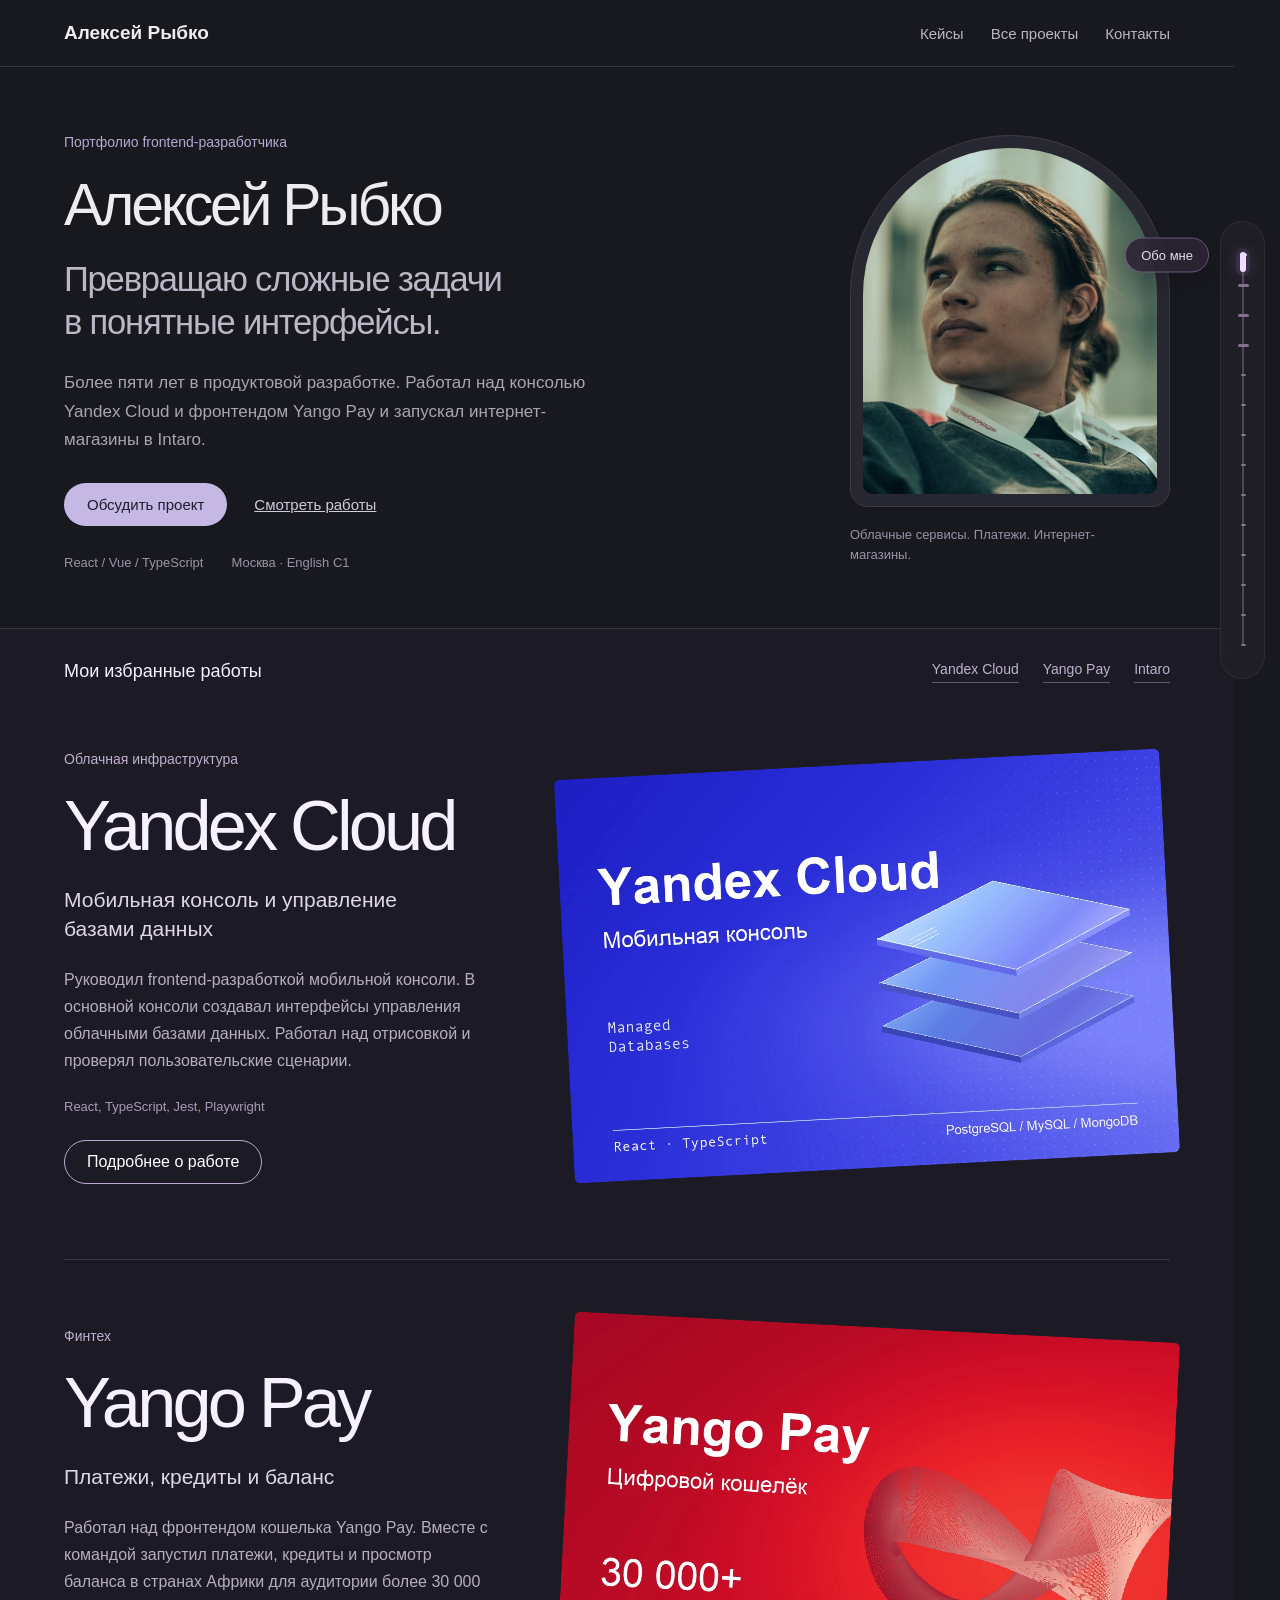
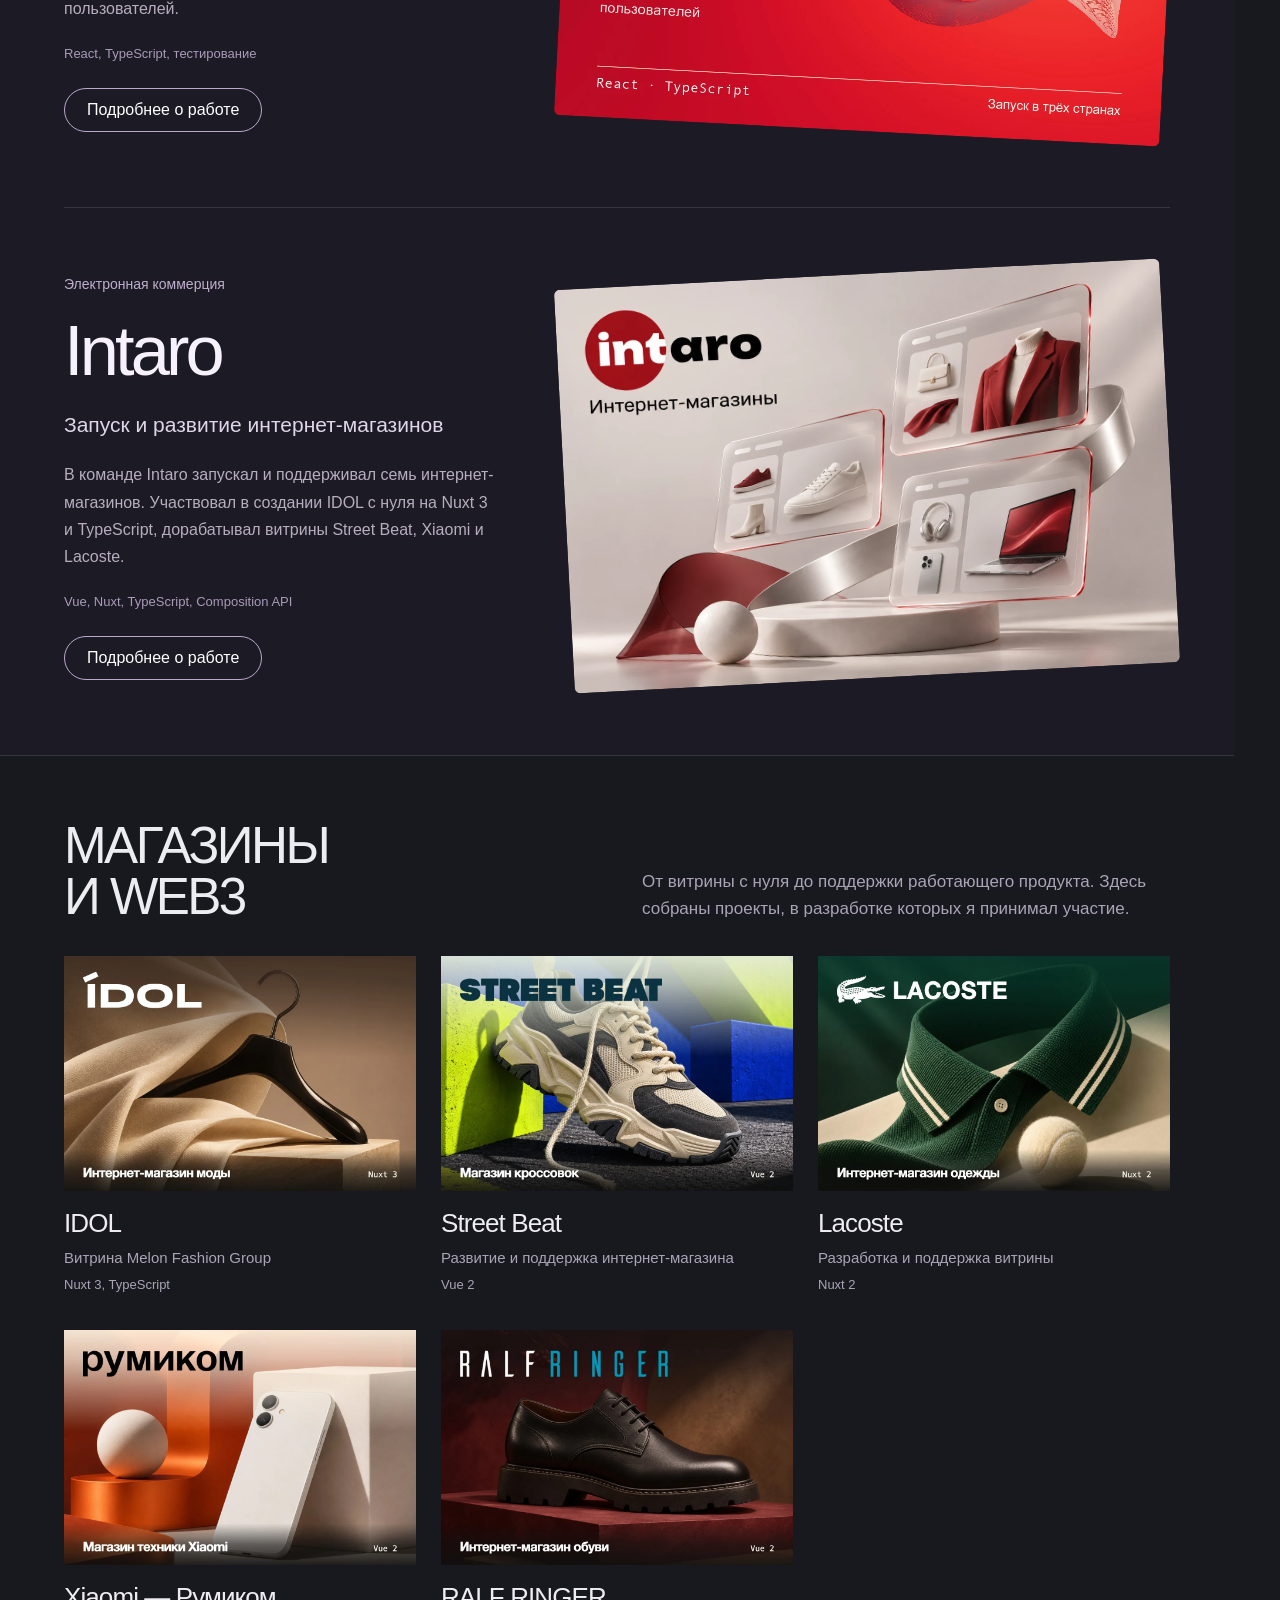
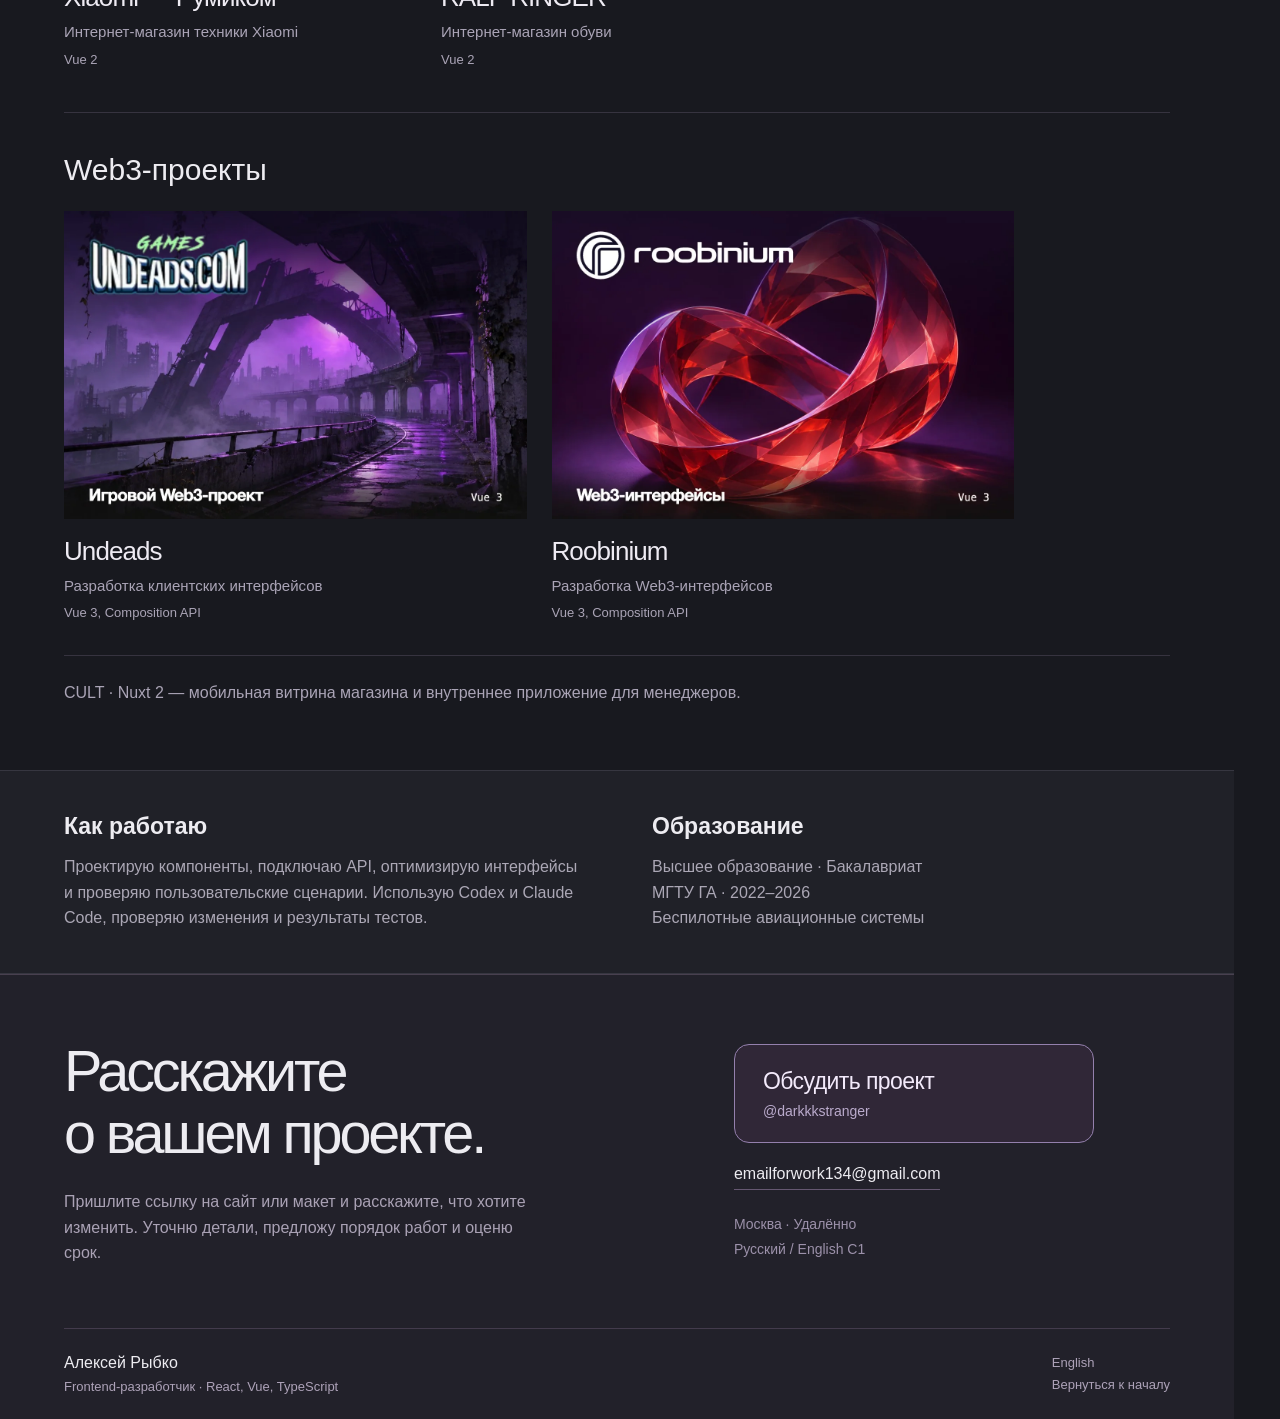
==== commit 2b481d77: "Correct Yango Pay role to frontend contributor" ====
--- a/index.html
+++ b/index.html
@@ -70,7 +70,7 @@
 <meta property="og:image" content="https://leharybkoha.github.io/aleksei-rybko.jpg">
 <link rel="alternate" hreflang="en" href="en.html">
 <link rel="canonical" href="https://leharybkoha.github.io/">
-</head><body><a class="skip" href="#main">К содержанию</a><header class="top"><div class="wrap top-inner"><a class="signature" href="#main">Алексей Рыбко</a><nav aria-label="Навигация"><a href="#work">Кейсы</a><a href="#projects">Все проекты</a><a href="#contact">Контакты</a></nav></div></header><main id="main"><section class="intro" id="about-intro" aria-labelledby="name"><div class="wrap intro-grid"><div class="intro-copy"><p class="role">Портфолио frontend-разработчика</p><h1 id="name">Алексей Рыбко</h1><p class="hero-statement">Превращаю сложные задачи<br>в понятные интерфейсы.</p><p class="hero-about">Более пяти лет в продуктовой разработке. Работал над консолью Yandex Cloud, руководил фронтендом Yango Pay и запускал интернет-магазины в Intaro.</p><div class="intro-actions"><a class="write" href="https://t.me/darkkkstranger">Обсудить проект</a><a href="#work">Смотреть работы</a></div><div class="intro-facts"><span>React / Vue / TypeScript</span><span>Москва · English C1</span></div></div><figure class="hero-portrait"><div class="portrait-surface"><img src="aleksei-rybko.jpg" width="640" height="640" alt="Алексей Рыбко"></div><figcaption>Облачные сервисы. Платежи. Интернет-магазины.</figcaption></figure></div></section><section class="showroom" id="work" aria-labelledby="work-title"><div class="wrap"><div class="showroom-head"><h2 id="work-title">Мои избранные работы</h2><nav class="case-navigation" aria-label="Перейти к кейсу"><a href="#case-0">Yandex Cloud</a><a href="#case-1">Yango Pay</a><a href="#case-2">Intaro</a></nav></div><article class="stacked-case" id="case-0" aria-labelledby="case-title-0"><div class="case-text"><p class="stage-sub">Облачная инфраструктура</p><h3 id="case-title-0">Yandex Cloud</h3><p class="stacked-role">Мобильная консоль и управление базами данных</p><p class="stacked-description">Руководил frontend-разработкой мобильной консоли. В основной консоли создавал интерфейсы управления облачными базами данных. Работал над отрисовкой и проверял пользовательские сценарии.</p><p class="stacked-tech">React, TypeScript, Jest, Playwright</p><button class="open" data-open="0" type="button">Подробнее о работе</button></div><button class="case-visual" data-open="0" type="button" aria-label="Открыть кейс Yandex Cloud"><img src="case-cloud.webp" width="1200" height="800" alt="Обложка Yandex Cloud" loading="lazy"></button></article><article class="stacked-case" id="case-1" aria-labelledby="case-title-1"><div class="case-text"><p class="stage-sub">Финтех</p><h3 id="case-title-1">Yango Pay</h3><p class="stacked-role">Платежи, кредиты и баланс</p><p class="stacked-description">Руководил frontend-разработкой кошелька Yango Pay. Вместе с командой запустил платежи, кредиты и просмотр баланса в странах Африки для аудитории более 30 000 пользователей.</p><p class="stacked-tech">React, TypeScript, тестирование</p><button class="open" data-open="1" type="button">Подробнее о работе</button></div><button class="case-visual" data-open="1" type="button" aria-label="Открыть кейс Yango Pay"><img src="case-pay.webp" width="1200" height="800" alt="Обложка Yango Pay" loading="lazy"></button></article><article class="stacked-case" id="case-2" aria-labelledby="case-title-2"><div class="case-text"><p class="stage-sub">Электронная коммерция</p><h3 id="case-title-2">Intaro</h3><p class="stacked-role">Запуск и развитие интернет-магазинов</p><p class="stacked-description">В команде Intaro запускал и поддерживал семь интернет-магазинов. Участвовал в создании IDOL с нуля на Nuxt 3 и TypeScript, дорабатывал витрины Street Beat, Xiaomi и Lacoste.</p><p class="stacked-tech">Vue, Nuxt, TypeScript, Composition API</p><button class="open" data-open="2" type="button">Подробнее о работе</button></div><button class="case-visual" data-open="2" type="button" aria-label="Открыть кейс Intaro"><img src="case-intaro.webp" width="1200" height="800" alt="Обложка Intaro" loading="lazy"></button></article></div></section><section class="gallery wrap" id="projects"><div class="gallery-head"><h2>МАГАЗИНЫ<br>И WEB3</h2><p>От витрины с нуля до поддержки работающего продукта. Здесь собраны проекты, в разработке которых я принимал участие.</p></div><div class="gallery-grid"><button type="button" class="project-card" id="project-idol" data-open="3"><img src="cover-idol.webp" width="1200" height="800" loading="lazy" alt="Обложка IDOL"><span class="card-info"><strong>IDOL</strong><span>Витрина Melon Fashion Group</span><small>Nuxt 3, TypeScript</small></span></button><button type="button" class="project-card" id="project-street-beat" data-open="6"><img src="cover-street-beat.webp" width="1200" height="800" loading="lazy" alt="Обложка Street Beat"><span class="card-info"><strong>Street Beat</strong><span>Развитие и поддержка интернет-магазина</span><small>Vue 2</small></span></button><button type="button" class="project-card" id="project-lacoste" data-open="4"><img src="cover-lacoste.webp" width="1200" height="800" loading="lazy" alt="Обложка Lacoste"><span class="card-info"><strong>Lacoste</strong><span>Разработка и поддержка витрины</span><small>Nuxt 2</small></span></button><button type="button" class="project-card" id="project-xiaomi" data-open="7"><img src="cover-xiaomi.webp" width="1200" height="800" loading="lazy" alt="Обложка Xiaomi — Румиком"><span class="card-info"><strong>Xiaomi — Румиком</strong><span>Интернет-магазин техники Xiaomi</span><small>Vue 2</small></span></button><button type="button" class="project-card" id="project-ralf-ringer" data-open="8"><img src="cover-ralf-ringer.webp" width="1200" height="800" loading="lazy" alt="Обложка RALF RINGER"><span class="card-info"><strong>RALF RINGER</strong><span>Интернет-магазин обуви</span><small>Vue 2</small></span></button></div><div class="web3"><h3>Web3-проекты</h3><div class="gallery-grid"><button type="button" class="project-card" id="project-undeads" data-open="5"><img src="cover-undeads.webp" width="1200" height="800" loading="lazy" alt="Обложка Undeads"><span class="card-info"><strong>Undeads</strong><span>Разработка клиентских интерфейсов</span><small>Vue 3, Composition API</small></span></button><button type="button" class="project-card" id="project-roobinium" data-open="9"><img src="cover-roobinium.webp" width="1200" height="800" loading="lazy" alt="Обложка Roobinium"><span class="card-info"><strong>Roobinium</strong><span>Разработка Web3-интерфейсов</span><small>Vue 3, Composition API</small></span></button></div></div><p class="cult" id="cult">CULT · Nuxt 2 — мобильная витрина магазина и внутреннее приложение для менеджеров.</p></section><section class="experience" id="experience"><div class="wrap experience-grid"><div><h2>Как работаю</h2><p>Проектирую компоненты, подключаю API, оптимизирую интерфейсы и проверяю пользовательские сценарии. Использую Codex и Claude Code, проверяю изменения и результаты тестов.</p></div><div id="education"><h2>Образование</h2><p>Высшее образование · Бакалавриат<br>МГТУ ГА · 2022–2026<br>Беспилотные авиационные системы</p></div></div></section></main><nav class="scroll-nav" aria-label="Навигация по портфолио"><div class="scroll-nav-inner"><div class="scroll-nav-track" aria-hidden="true"><span class="scroll-nav-fill"></span><span class="scroll-nav-marker"></span></div><div class="scroll-nav-links"><a href="#about-intro" class="scroll-nav-link" aria-label="Перейти к разделу Обо мне"><span class="scroll-nav-dot" aria-hidden="true"></span><span class="scroll-nav-label">Обо мне</span></a><a href="#case-0" class="scroll-nav-link" aria-label="Перейти к разделу Yandex Cloud"><span class="scroll-nav-dot" aria-hidden="true"></span><span class="scroll-nav-label">Yandex Cloud</span></a><a href="#case-1" class="scroll-nav-link" aria-label="Перейти к разделу Yango Pay"><span class="scroll-nav-dot" aria-hidden="true"></span><span class="scroll-nav-label">Yango Pay</span></a><a href="#case-2" class="scroll-nav-link" aria-label="Перейти к разделу Intaro"><span class="scroll-nav-dot" aria-hidden="true"></span><span class="scroll-nav-label">Intaro</span></a><a href="#project-idol" class="scroll-nav-link" aria-label="Перейти к разделу IDOL"><span class="scroll-nav-dot" aria-hidden="true"></span><span class="scroll-nav-label">IDOL</span></a><a href="#project-street-beat" class="scroll-nav-link" aria-label="Перейти к разделу Street Beat"><span class="scroll-nav-dot" aria-hidden="true"></span><span class="scroll-nav-label">Street Beat</span></a><a href="#project-lacoste" class="scroll-nav-link" aria-label="Перейти к разделу Lacoste"><span class="scroll-nav-dot" aria-hidden="true"></span><span class="scroll-nav-label">Lacoste</span></a><a href="#project-xiaomi" class="scroll-nav-link" aria-label="Перейти к разделу Xiaomi — Румиком"><span class="scroll-nav-dot" aria-hidden="true"></span><span class="scroll-nav-label">Xiaomi — Румиком</span></a><a href="#project-ralf-ringer" class="scroll-nav-link" aria-label="Перейти к разделу RALF RINGER"><span class="scroll-nav-dot" aria-hidden="true"></span><span class="scroll-nav-label">RALF RINGER</span></a><a href="#project-undeads" class="scroll-nav-link" aria-label="Перейти к разделу Undeads"><span class="scroll-nav-dot" aria-hidden="true"></span><span class="scroll-nav-label">Undeads</span></a><a href="#project-roobinium" class="scroll-nav-link" aria-label="Перейти к разделу Roobinium"><span class="scroll-nav-dot" aria-hidden="true"></span><span class="scroll-nav-label">Roobinium</span></a><a href="#cult" class="scroll-nav-link" aria-label="Перейти к разделу CULT"><span class="scroll-nav-dot" aria-hidden="true"></span><span class="scroll-nav-label">CULT</span></a><a href="#experience" class="scroll-nav-link" aria-label="Перейти к разделу Образование и подход"><span class="scroll-nav-dot" aria-hidden="true"></span><span class="scroll-nav-label">Образование и подход</span></a><a href="#contact" class="scroll-nav-link" aria-label="Перейти к разделу Контакты"><span class="scroll-nav-dot" aria-hidden="true"></span><span class="scroll-nav-label">Контакты</span></a></div><span class="scroll-nav-current" aria-hidden="true">Обо мне</span></div></nav><footer class="project-footer" id="contact"><div class="wrap"><div class="footer-invitation"><div><h2>Расскажите<br>о вашем проекте.</h2><p class="footer-description">Пришлите ссылку на сайт или макет и расскажите, что хотите изменить. Уточню детали, предложу порядок работ и оценю срок.</p></div><div class="footer-contact"><a class="footer-telegram" href="https://t.me/darkkkstranger"><span>Обсудить проект</span><span class="contact-handle">@darkkkstranger</span></a><a class="footer-email" href="mailto:emailforwork134@gmail.com">emailforwork134@gmail.com</a><p>Москва · Удалённо<br>Русский / English C1</p></div></div><div class="footer-base"><div><strong>Алексей Рыбко</strong><span>Frontend-разработчик · React, Vue, TypeScript</span></div><div class="footer-language"><a href="en.html" lang="en" hreflang="en">English</a><a href="#main">Вернуться к началу</a></div></div></div></footer><dialog id="detail"><button class="close" type="button">Закрыть</button><img class="dialog-image" width="1200" height="800" alt=""><div class="dialog-copy"><h2></h2><p></p><div class="tech"></div><a href="https://t.me/darkkkstranger">Обсудить похожую задачу</a></div></dialog><nav class="mobile-route" aria-label="Навигация по разделам"><span class="mobile-route-progress" aria-hidden="true"></span><button class="mobile-route-prev" type="button" aria-label="Предыдущий раздел">←</button><button class="mobile-route-open" type="button" aria-haspopup="dialog" aria-controls="section-menu"><span class="mobile-route-name">Обо мне</span><span class="mobile-route-caption">Все разделы</span></button><button class="mobile-route-next" type="button" aria-label="Следующий раздел">→</button></nav><dialog id="section-menu" aria-labelledby="section-menu-title"><div class="sheet-head"><h2 id="section-menu-title">Разделы портфолио</h2><button class="sheet-close" type="button" aria-label="Закрыть навигацию">×</button></div><nav aria-label="Выбрать раздел"><a href="#about-intro" class="sheet-link" aria-label="Перейти к разделу Обо мне"><span class="scroll-nav-dot" aria-hidden="true"></span><span class="scroll-nav-label">Обо мне</span></a><a href="#case-0" class="sheet-link" aria-label="Перейти к разделу Yandex Cloud"><span class="scroll-nav-dot" aria-hidden="true"></span><span class="scroll-nav-label">Yandex Cloud</span></a><a href="#case-1" class="sheet-link" aria-label="Перейти к разделу Yango Pay"><span class="scroll-nav-dot" aria-hidden="true"></span><span class="scroll-nav-label">Yango Pay</span></a><a href="#case-2" class="sheet-link" aria-label="Перейти к разделу Intaro"><span class="scroll-nav-dot" aria-hidden="true"></span><span class="scroll-nav-label">Intaro</span></a><a href="#project-idol" class="sheet-link" aria-label="Перейти к разделу IDOL"><span class="scroll-nav-dot" aria-hidden="true"></span><span class="scroll-nav-label">IDOL</span></a><a href="#project-street-beat" class="sheet-link" aria-label="Перейти к разделу Street Beat"><span class="scroll-nav-dot" aria-hidden="true"></span><span class="scroll-nav-label">Street Beat</span></a><a href="#project-lacoste" class="sheet-link" aria-label="Перейти к разделу Lacoste"><span class="scroll-nav-dot" aria-hidden="true"></span><span class="scroll-nav-label">Lacoste</span></a><a href="#project-xiaomi" class="sheet-link" aria-label="Перейти к разделу Xiaomi — Румиком"><span class="scroll-nav-dot" aria-hidden="true"></span><span class="scroll-nav-label">Xiaomi — Румиком</span></a><a href="#project-ralf-ringer" class="sheet-link" aria-label="Перейти к разделу RALF RINGER"><span class="scroll-nav-dot" aria-hidden="true"></span><span class="scroll-nav-label">RALF RINGER</span></a><a href="#project-undeads" class="sheet-link" aria-label="Перейти к разделу Undeads"><span class="scroll-nav-dot" aria-hidden="true"></span><span class="scroll-nav-label">Undeads</span></a><a href="#project-roobinium" class="sheet-link" aria-label="Перейти к разделу Roobinium"><span class="scroll-nav-dot" aria-hidden="true"></span><span class="scroll-nav-label">Roobinium</span></a><a href="#cult" class="sheet-link" aria-label="Перейти к разделу CULT"><span class="scroll-nav-dot" aria-hidden="true"></span><span class="scroll-nav-label">CULT</span></a><a href="#experience" class="sheet-link" aria-label="Перейти к разделу Образование и подход"><span class="scroll-nav-dot" aria-hidden="true"></span><span class="scroll-nav-label">Образование и подход</span></a><a href="#contact" class="sheet-link" aria-label="Перейти к разделу Контакты"><span class="scroll-nav-dot" aria-hidden="true"></span><span class="scroll-nav-label">Контакты</span></a></nav></dialog><script>const projects=[{"name": "Yandex Cloud", "tag": "Облачная инфраструктура", "role": "Мобильная консоль и управление базами данных", "text": "Руководил frontend-разработкой мобильной консоли. В основной консоли создавал интерфейсы управления облачными базами данных. Работал над отрисовкой и проверял пользовательские сценарии.", "tech": "React, TypeScript, Jest, Playwright", "image": "case-cloud.webp", "color": "#292ce3"}, {"name": "Yango Pay", "tag": "Финтех", "role": "Платежи, кредиты и баланс", "text": "Руководил frontend-разработкой кошелька Yango Pay. Вместе с командой запустил платежи, кредиты и просмотр баланса в странах Африки для аудитории более 30 000 пользователей.", "tech": "React, TypeScript, тестирование", "image": "case-pay.webp", "color": "#d91429"}, {"name": "Intaro", "tag": "Электронная коммерция", "role": "Запуск и развитие интернет-магазинов", "text": "В команде Intaro запускал и поддерживал семь интернет-магазинов. Участвовал в создании IDOL с нуля на Nuxt 3 и TypeScript, дорабатывал витрины Street Beat, Xiaomi и Lacoste.", "tech": "Vue, Nuxt, TypeScript, Composition API", "image": "case-intaro.webp", "color": "#215242"}, {"name": "IDOL", "tag": "Интернет-магазин", "role": "Витрина Melon Fashion Group", "text": "В команде Intaro разрабатывал с нуля интернет-магазин IDOL на Nuxt 3 и TypeScript.", "tech": "Nuxt 3, TypeScript", "image": "cover-idol.webp", "color": "#6b5140"}, {"name": "Lacoste", "tag": "Интернет-магазин", "role": "Разработка и поддержка витрины", "text": "Принимал участие в разработке и длительной поддержке российского интернет-магазина Lacoste.", "tech": "Nuxt 2", "image": "cover-lacoste.webp", "color": "#153d2e"}, {"name": "Undeads", "tag": "Web3", "role": "Разработка клиентских интерфейсов", "text": "Участвовал в разработке и дальнейшей поддержке frontend-интерфейсов Web3-проекта Undeads.", "tech": "Vue 3, Composition API", "image": "cover-undeads.webp", "color": "#52376e"}, {"name": "Street Beat", "role": "Развитие и поддержка интернет-магазина", "text": "Дорабатывал витрину Street Beat на Vue 2 и поддерживал её после запуска.", "tech": "Vue 2", "image": "cover-street-beat.webp"}, {"name": "Xiaomi — Румиком", "role": "Интернет-магазин техники Xiaomi", "text": "Участвовал в разработке и длительной поддержке магазина «Румиком».", "tech": "Vue 2", "image": "cover-xiaomi.webp"}, {"name": "RALF RINGER", "role": "Интернет-магазин обуви", "text": "Развивал и поддерживал фронтенд интернет-магазина RALF RINGER в команде Intaro.", "tech": "Vue 2", "image": "cover-ralf-ringer.webp"}, {"name": "Roobinium", "role": "Разработка Web3-интерфейсов", "text": "Принимал участие в разработке и длительной поддержке интерфейсов проекта Roobinium.", "tech": "Vue 3, Composition API", "image": "cover-roobinium.webp"}];const dialog=document.querySelector('dialog');function openProject(i){const p=projects[i];dialog.querySelector('h2').textContent=p.name+' — '+p.role;dialog.querySelector('p').textContent=p.text;dialog.querySelector('img').src=p.image;dialog.querySelector('img').alt='Кейс '+p.name;dialog.querySelector('.tech').textContent=p.tech;dialog.showModal()}document.querySelectorAll('[data-open]').forEach(e=>e.addEventListener('click',()=>openProject(+e.dataset.open)));dialog.querySelector('.close').addEventListener('click',()=>dialog.close());dialog.addEventListener('click',e=>{if(e.target===dialog)dialog.close()});
+</head><body><a class="skip" href="#main">К содержанию</a><header class="top"><div class="wrap top-inner"><a class="signature" href="#main">Алексей Рыбко</a><nav aria-label="Навигация"><a href="#work">Кейсы</a><a href="#projects">Все проекты</a><a href="#contact">Контакты</a></nav></div></header><main id="main"><section class="intro" id="about-intro" aria-labelledby="name"><div class="wrap intro-grid"><div class="intro-copy"><p class="role">Портфолио frontend-разработчика</p><h1 id="name">Алексей Рыбко</h1><p class="hero-statement">Превращаю сложные задачи<br>в понятные интерфейсы.</p><p class="hero-about">Более пяти лет в продуктовой разработке. Работал над консолью Yandex Cloud и фронтендом Yango Pay и запускал интернет-магазины в Intaro.</p><div class="intro-actions"><a class="write" href="https://t.me/darkkkstranger">Обсудить проект</a><a href="#work">Смотреть работы</a></div><div class="intro-facts"><span>React / Vue / TypeScript</span><span>Москва · English C1</span></div></div><figure class="hero-portrait"><div class="portrait-surface"><img src="aleksei-rybko.jpg" width="640" height="640" alt="Алексей Рыбко"></div><figcaption>Облачные сервисы. Платежи. Интернет-магазины.</figcaption></figure></div></section><section class="showroom" id="work" aria-labelledby="work-title"><div class="wrap"><div class="showroom-head"><h2 id="work-title">Мои избранные работы</h2><nav class="case-navigation" aria-label="Перейти к кейсу"><a href="#case-0">Yandex Cloud</a><a href="#case-1">Yango Pay</a><a href="#case-2">Intaro</a></nav></div><article class="stacked-case" id="case-0" aria-labelledby="case-title-0"><div class="case-text"><p class="stage-sub">Облачная инфраструктура</p><h3 id="case-title-0">Yandex Cloud</h3><p class="stacked-role">Мобильная консоль и управление базами данных</p><p class="stacked-description">Руководил frontend-разработкой мобильной консоли. В основной консоли создавал интерфейсы управления облачными базами данных. Работал над отрисовкой и проверял пользовательские сценарии.</p><p class="stacked-tech">React, TypeScript, Jest, Playwright</p><button class="open" data-open="0" type="button">Подробнее о работе</button></div><button class="case-visual" data-open="0" type="button" aria-label="Открыть кейс Yandex Cloud"><img src="case-cloud.webp" width="1200" height="800" alt="Обложка Yandex Cloud" loading="lazy"></button></article><article class="stacked-case" id="case-1" aria-labelledby="case-title-1"><div class="case-text"><p class="stage-sub">Финтех</p><h3 id="case-title-1">Yango Pay</h3><p class="stacked-role">Платежи, кредиты и баланс</p><p class="stacked-description">Работал над фронтендом кошелька Yango Pay. Вместе с командой запустил платежи, кредиты и просмотр баланса в странах Африки для аудитории более 30 000 пользователей.</p><p class="stacked-tech">React, TypeScript, тестирование</p><button class="open" data-open="1" type="button">Подробнее о работе</button></div><button class="case-visual" data-open="1" type="button" aria-label="Открыть кейс Yango Pay"><img src="case-pay.webp" width="1200" height="800" alt="Обложка Yango Pay" loading="lazy"></button></article><article class="stacked-case" id="case-2" aria-labelledby="case-title-2"><div class="case-text"><p class="stage-sub">Электронная коммерция</p><h3 id="case-title-2">Intaro</h3><p class="stacked-role">Запуск и развитие интернет-магазинов</p><p class="stacked-description">В команде Intaro запускал и поддерживал семь интернет-магазинов. Участвовал в создании IDOL с нуля на Nuxt 3 и TypeScript, дорабатывал витрины Street Beat, Xiaomi и Lacoste.</p><p class="stacked-tech">Vue, Nuxt, TypeScript, Composition API</p><button class="open" data-open="2" type="button">Подробнее о работе</button></div><button class="case-visual" data-open="2" type="button" aria-label="Открыть кейс Intaro"><img src="case-intaro.webp" width="1200" height="800" alt="Обложка Intaro" loading="lazy"></button></article></div></section><section class="gallery wrap" id="projects"><div class="gallery-head"><h2>МАГАЗИНЫ<br>И WEB3</h2><p>От витрины с нуля до поддержки работающего продукта. Здесь собраны проекты, в разработке которых я принимал участие.</p></div><div class="gallery-grid"><button type="button" class="project-card" id="project-idol" data-open="3"><img src="cover-idol.webp" width="1200" height="800" loading="lazy" alt="Обложка IDOL"><span class="card-info"><strong>IDOL</strong><span>Витрина Melon Fashion Group</span><small>Nuxt 3, TypeScript</small></span></button><button type="button" class="project-card" id="project-street-beat" data-open="6"><img src="cover-street-beat.webp" width="1200" height="800" loading="lazy" alt="Обложка Street Beat"><span class="card-info"><strong>Street Beat</strong><span>Развитие и поддержка интернет-магазина</span><small>Vue 2</small></span></button><button type="button" class="project-card" id="project-lacoste" data-open="4"><img src="cover-lacoste.webp" width="1200" height="800" loading="lazy" alt="Обложка Lacoste"><span class="card-info"><strong>Lacoste</strong><span>Разработка и поддержка витрины</span><small>Nuxt 2</small></span></button><button type="button" class="project-card" id="project-xiaomi" data-open="7"><img src="cover-xiaomi.webp" width="1200" height="800" loading="lazy" alt="Обложка Xiaomi — Румиком"><span class="card-info"><strong>Xiaomi — Румиком</strong><span>Интернет-магазин техники Xiaomi</span><small>Vue 2</small></span></button><button type="button" class="project-card" id="project-ralf-ringer" data-open="8"><img src="cover-ralf-ringer.webp" width="1200" height="800" loading="lazy" alt="Обложка RALF RINGER"><span class="card-info"><strong>RALF RINGER</strong><span>Интернет-магазин обуви</span><small>Vue 2</small></span></button></div><div class="web3"><h3>Web3-проекты</h3><div class="gallery-grid"><button type="button" class="project-card" id="project-undeads" data-open="5"><img src="cover-undeads.webp" width="1200" height="800" loading="lazy" alt="Обложка Undeads"><span class="card-info"><strong>Undeads</strong><span>Разработка клиентских интерфейсов</span><small>Vue 3, Composition API</small></span></button><button type="button" class="project-card" id="project-roobinium" data-open="9"><img src="cover-roobinium.webp" width="1200" height="800" loading="lazy" alt="Обложка Roobinium"><span class="card-info"><strong>Roobinium</strong><span>Разработка Web3-интерфейсов</span><small>Vue 3, Composition API</small></span></button></div></div><p class="cult" id="cult">CULT · Nuxt 2 — мобильная витрина магазина и внутреннее приложение для менеджеров.</p></section><section class="experience" id="experience"><div class="wrap experience-grid"><div><h2>Как работаю</h2><p>Проектирую компоненты, подключаю API, оптимизирую интерфейсы и проверяю пользовательские сценарии. Использую Codex и Claude Code, проверяю изменения и результаты тестов.</p></div><div id="education"><h2>Образование</h2><p>Высшее образование · Бакалавриат<br>МГТУ ГА · 2022–2026<br>Беспилотные авиационные системы</p></div></div></section></main><nav class="scroll-nav" aria-label="Навигация по портфолио"><div class="scroll-nav-inner"><div class="scroll-nav-track" aria-hidden="true"><span class="scroll-nav-fill"></span><span class="scroll-nav-marker"></span></div><div class="scroll-nav-links"><a href="#about-intro" class="scroll-nav-link" aria-label="Перейти к разделу Обо мне"><span class="scroll-nav-dot" aria-hidden="true"></span><span class="scroll-nav-label">Обо мне</span></a><a href="#case-0" class="scroll-nav-link" aria-label="Перейти к разделу Yandex Cloud"><span class="scroll-nav-dot" aria-hidden="true"></span><span class="scroll-nav-label">Yandex Cloud</span></a><a href="#case-1" class="scroll-nav-link" aria-label="Перейти к разделу Yango Pay"><span class="scroll-nav-dot" aria-hidden="true"></span><span class="scroll-nav-label">Yango Pay</span></a><a href="#case-2" class="scroll-nav-link" aria-label="Перейти к разделу Intaro"><span class="scroll-nav-dot" aria-hidden="true"></span><span class="scroll-nav-label">Intaro</span></a><a href="#project-idol" class="scroll-nav-link" aria-label="Перейти к разделу IDOL"><span class="scroll-nav-dot" aria-hidden="true"></span><span class="scroll-nav-label">IDOL</span></a><a href="#project-street-beat" class="scroll-nav-link" aria-label="Перейти к разделу Street Beat"><span class="scroll-nav-dot" aria-hidden="true"></span><span class="scroll-nav-label">Street Beat</span></a><a href="#project-lacoste" class="scroll-nav-link" aria-label="Перейти к разделу Lacoste"><span class="scroll-nav-dot" aria-hidden="true"></span><span class="scroll-nav-label">Lacoste</span></a><a href="#project-xiaomi" class="scroll-nav-link" aria-label="Перейти к разделу Xiaomi — Румиком"><span class="scroll-nav-dot" aria-hidden="true"></span><span class="scroll-nav-label">Xiaomi — Румиком</span></a><a href="#project-ralf-ringer" class="scroll-nav-link" aria-label="Перейти к разделу RALF RINGER"><span class="scroll-nav-dot" aria-hidden="true"></span><span class="scroll-nav-label">RALF RINGER</span></a><a href="#project-undeads" class="scroll-nav-link" aria-label="Перейти к разделу Undeads"><span class="scroll-nav-dot" aria-hidden="true"></span><span class="scroll-nav-label">Undeads</span></a><a href="#project-roobinium" class="scroll-nav-link" aria-label="Перейти к разделу Roobinium"><span class="scroll-nav-dot" aria-hidden="true"></span><span class="scroll-nav-label">Roobinium</span></a><a href="#cult" class="scroll-nav-link" aria-label="Перейти к разделу CULT"><span class="scroll-nav-dot" aria-hidden="true"></span><span class="scroll-nav-label">CULT</span></a><a href="#experience" class="scroll-nav-link" aria-label="Перейти к разделу Образование и подход"><span class="scroll-nav-dot" aria-hidden="true"></span><span class="scroll-nav-label">Образование и подход</span></a><a href="#contact" class="scroll-nav-link" aria-label="Перейти к разделу Контакты"><span class="scroll-nav-dot" aria-hidden="true"></span><span class="scroll-nav-label">Контакты</span></a></div><span class="scroll-nav-current" aria-hidden="true">Обо мне</span></div></nav><footer class="project-footer" id="contact"><div class="wrap"><div class="footer-invitation"><div><h2>Расскажите<br>о вашем проекте.</h2><p class="footer-description">Пришлите ссылку на сайт или макет и расскажите, что хотите изменить. Уточню детали, предложу порядок работ и оценю срок.</p></div><div class="footer-contact"><a class="footer-telegram" href="https://t.me/darkkkstranger"><span>Обсудить проект</span><span class="contact-handle">@darkkkstranger</span></a><a class="footer-email" href="mailto:emailforwork134@gmail.com">emailforwork134@gmail.com</a><p>Москва · Удалённо<br>Русский / English C1</p></div></div><div class="footer-base"><div><strong>Алексей Рыбко</strong><span>Frontend-разработчик · React, Vue, TypeScript</span></div><div class="footer-language"><a href="en.html" lang="en" hreflang="en">English</a><a href="#main">Вернуться к началу</a></div></div></div></footer><dialog id="detail"><button class="close" type="button">Закрыть</button><img class="dialog-image" width="1200" height="800" alt=""><div class="dialog-copy"><h2></h2><p></p><div class="tech"></div><a href="https://t.me/darkkkstranger">Обсудить похожую задачу</a></div></dialog><nav class="mobile-route" aria-label="Навигация по разделам"><span class="mobile-route-progress" aria-hidden="true"></span><button class="mobile-route-prev" type="button" aria-label="Предыдущий раздел">←</button><button class="mobile-route-open" type="button" aria-haspopup="dialog" aria-controls="section-menu"><span class="mobile-route-name">Обо мне</span><span class="mobile-route-caption">Все разделы</span></button><button class="mobile-route-next" type="button" aria-label="Следующий раздел">→</button></nav><dialog id="section-menu" aria-labelledby="section-menu-title"><div class="sheet-head"><h2 id="section-menu-title">Разделы портфолио</h2><button class="sheet-close" type="button" aria-label="Закрыть навигацию">×</button></div><nav aria-label="Выбрать раздел"><a href="#about-intro" class="sheet-link" aria-label="Перейти к разделу Обо мне"><span class="scroll-nav-dot" aria-hidden="true"></span><span class="scroll-nav-label">Обо мне</span></a><a href="#case-0" class="sheet-link" aria-label="Перейти к разделу Yandex Cloud"><span class="scroll-nav-dot" aria-hidden="true"></span><span class="scroll-nav-label">Yandex Cloud</span></a><a href="#case-1" class="sheet-link" aria-label="Перейти к разделу Yango Pay"><span class="scroll-nav-dot" aria-hidden="true"></span><span class="scroll-nav-label">Yango Pay</span></a><a href="#case-2" class="sheet-link" aria-label="Перейти к разделу Intaro"><span class="scroll-nav-dot" aria-hidden="true"></span><span class="scroll-nav-label">Intaro</span></a><a href="#project-idol" class="sheet-link" aria-label="Перейти к разделу IDOL"><span class="scroll-nav-dot" aria-hidden="true"></span><span class="scroll-nav-label">IDOL</span></a><a href="#project-street-beat" class="sheet-link" aria-label="Перейти к разделу Street Beat"><span class="scroll-nav-dot" aria-hidden="true"></span><span class="scroll-nav-label">Street Beat</span></a><a href="#project-lacoste" class="sheet-link" aria-label="Перейти к разделу Lacoste"><span class="scroll-nav-dot" aria-hidden="true"></span><span class="scroll-nav-label">Lacoste</span></a><a href="#project-xiaomi" class="sheet-link" aria-label="Перейти к разделу Xiaomi — Румиком"><span class="scroll-nav-dot" aria-hidden="true"></span><span class="scroll-nav-label">Xiaomi — Румиком</span></a><a href="#project-ralf-ringer" class="sheet-link" aria-label="Перейти к разделу RALF RINGER"><span class="scroll-nav-dot" aria-hidden="true"></span><span class="scroll-nav-label">RALF RINGER</span></a><a href="#project-undeads" class="sheet-link" aria-label="Перейти к разделу Undeads"><span class="scroll-nav-dot" aria-hidden="true"></span><span class="scroll-nav-label">Undeads</span></a><a href="#project-roobinium" class="sheet-link" aria-label="Перейти к разделу Roobinium"><span class="scroll-nav-dot" aria-hidden="true"></span><span class="scroll-nav-label">Roobinium</span></a><a href="#cult" class="sheet-link" aria-label="Перейти к разделу CULT"><span class="scroll-nav-dot" aria-hidden="true"></span><span class="scroll-nav-label">CULT</span></a><a href="#experience" class="sheet-link" aria-label="Перейти к разделу Образование и подход"><span class="scroll-nav-dot" aria-hidden="true"></span><span class="scroll-nav-label">Образование и подход</span></a><a href="#contact" class="sheet-link" aria-label="Перейти к разделу Контакты"><span class="scroll-nav-dot" aria-hidden="true"></span><span class="scroll-nav-label">Контакты</span></a></nav></dialog><script>const projects=[{"name": "Yandex Cloud", "tag": "Облачная инфраструктура", "role": "Мобильная консоль и управление базами данных", "text": "Руководил frontend-разработкой мобильной консоли. В основной консоли создавал интерфейсы управления облачными базами данных. Работал над отрисовкой и проверял пользовательские сценарии.", "tech": "React, TypeScript, Jest, Playwright", "image": "case-cloud.webp", "color": "#292ce3"}, {"name": "Yango Pay", "tag": "Финтех", "role": "Платежи, кредиты и баланс", "text": "Работал над фронтендом кошелька Yango Pay. Вместе с командой запустил платежи, кредиты и просмотр баланса в странах Африки для аудитории более 30 000 пользователей.", "tech": "React, TypeScript, тестирование", "image": "case-pay.webp", "color": "#d91429"}, {"name": "Intaro", "tag": "Электронная коммерция", "role": "Запуск и развитие интернет-магазинов", "text": "В команде Intaro запускал и поддерживал семь интернет-магазинов. Участвовал в создании IDOL с нуля на Nuxt 3 и TypeScript, дорабатывал витрины Street Beat, Xiaomi и Lacoste.", "tech": "Vue, Nuxt, TypeScript, Composition API", "image": "case-intaro.webp", "color": "#215242"}, {"name": "IDOL", "tag": "Интернет-магазин", "role": "Витрина Melon Fashion Group", "text": "В команде Intaro разрабатывал с нуля интернет-магазин IDOL на Nuxt 3 и TypeScript.", "tech": "Nuxt 3, TypeScript", "image": "cover-idol.webp", "color": "#6b5140"}, {"name": "Lacoste", "tag": "Интернет-магазин", "role": "Разработка и поддержка витрины", "text": "Принимал участие в разработке и длительной поддержке российского интернет-магазина Lacoste.", "tech": "Nuxt 2", "image": "cover-lacoste.webp", "color": "#153d2e"}, {"name": "Undeads", "tag": "Web3", "role": "Разработка клиентских интерфейсов", "text": "Участвовал в разработке и дальнейшей поддержке frontend-интерфейсов Web3-проекта Undeads.", "tech": "Vue 3, Composition API", "image": "cover-undeads.webp", "color": "#52376e"}, {"name": "Street Beat", "role": "Развитие и поддержка интернет-магазина", "text": "Дорабатывал витрину Street Beat на Vue 2 и поддерживал её после запуска.", "tech": "Vue 2", "image": "cover-street-beat.webp"}, {"name": "Xiaomi — Румиком", "role": "Интернет-магазин техники Xiaomi", "text": "Участвовал в разработке и длительной поддержке магазина «Румиком».", "tech": "Vue 2", "image": "cover-xiaomi.webp"}, {"name": "RALF RINGER", "role": "Интернет-магазин обуви", "text": "Развивал и поддерживал фронтенд интернет-магазина RALF RINGER в команде Intaro.", "tech": "Vue 2", "image": "cover-ralf-ringer.webp"}, {"name": "Roobinium", "role": "Разработка Web3-интерфейсов", "text": "Принимал участие в разработке и длительной поддержке интерфейсов проекта Roobinium.", "tech": "Vue 3, Composition API", "image": "cover-roobinium.webp"}];const dialog=document.querySelector('dialog');function openProject(i){const p=projects[i];dialog.querySelector('h2').textContent=p.name+' — '+p.role;dialog.querySelector('p').textContent=p.text;dialog.querySelector('img').src=p.image;dialog.querySelector('img').alt='Кейс '+p.name;dialog.querySelector('.tech').textContent=p.tech;dialog.showModal()}document.querySelectorAll('[data-open]').forEach(e=>e.addEventListener('click',()=>openProject(+e.dataset.open)));dialog.querySelector('.close').addEventListener('click',()=>dialog.close());dialog.addEventListener('click',e=>{if(e.target===dialog)dialog.close()});
 
 const reduced=matchMedia('(prefers-reduced-motion: reduce)');
 const caseBlocks=[...document.querySelectorAll('.stacked-case')];
